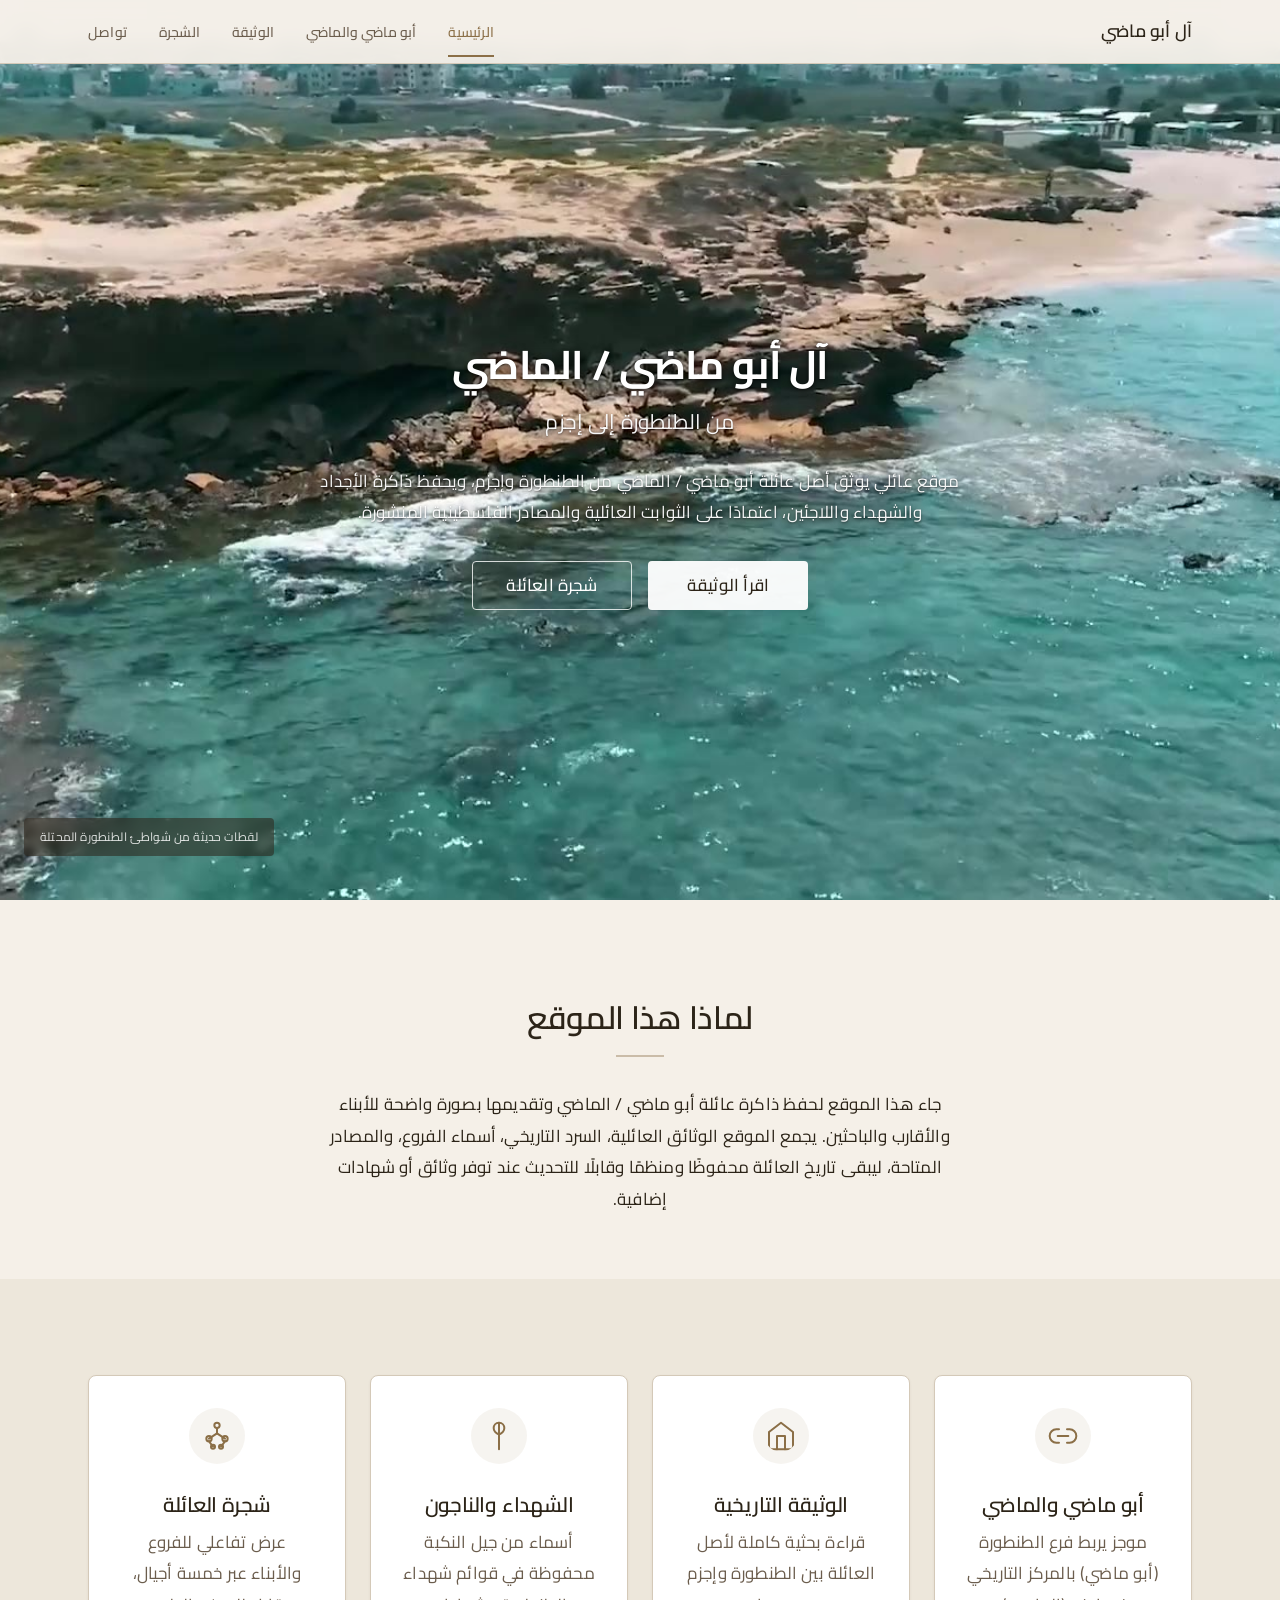
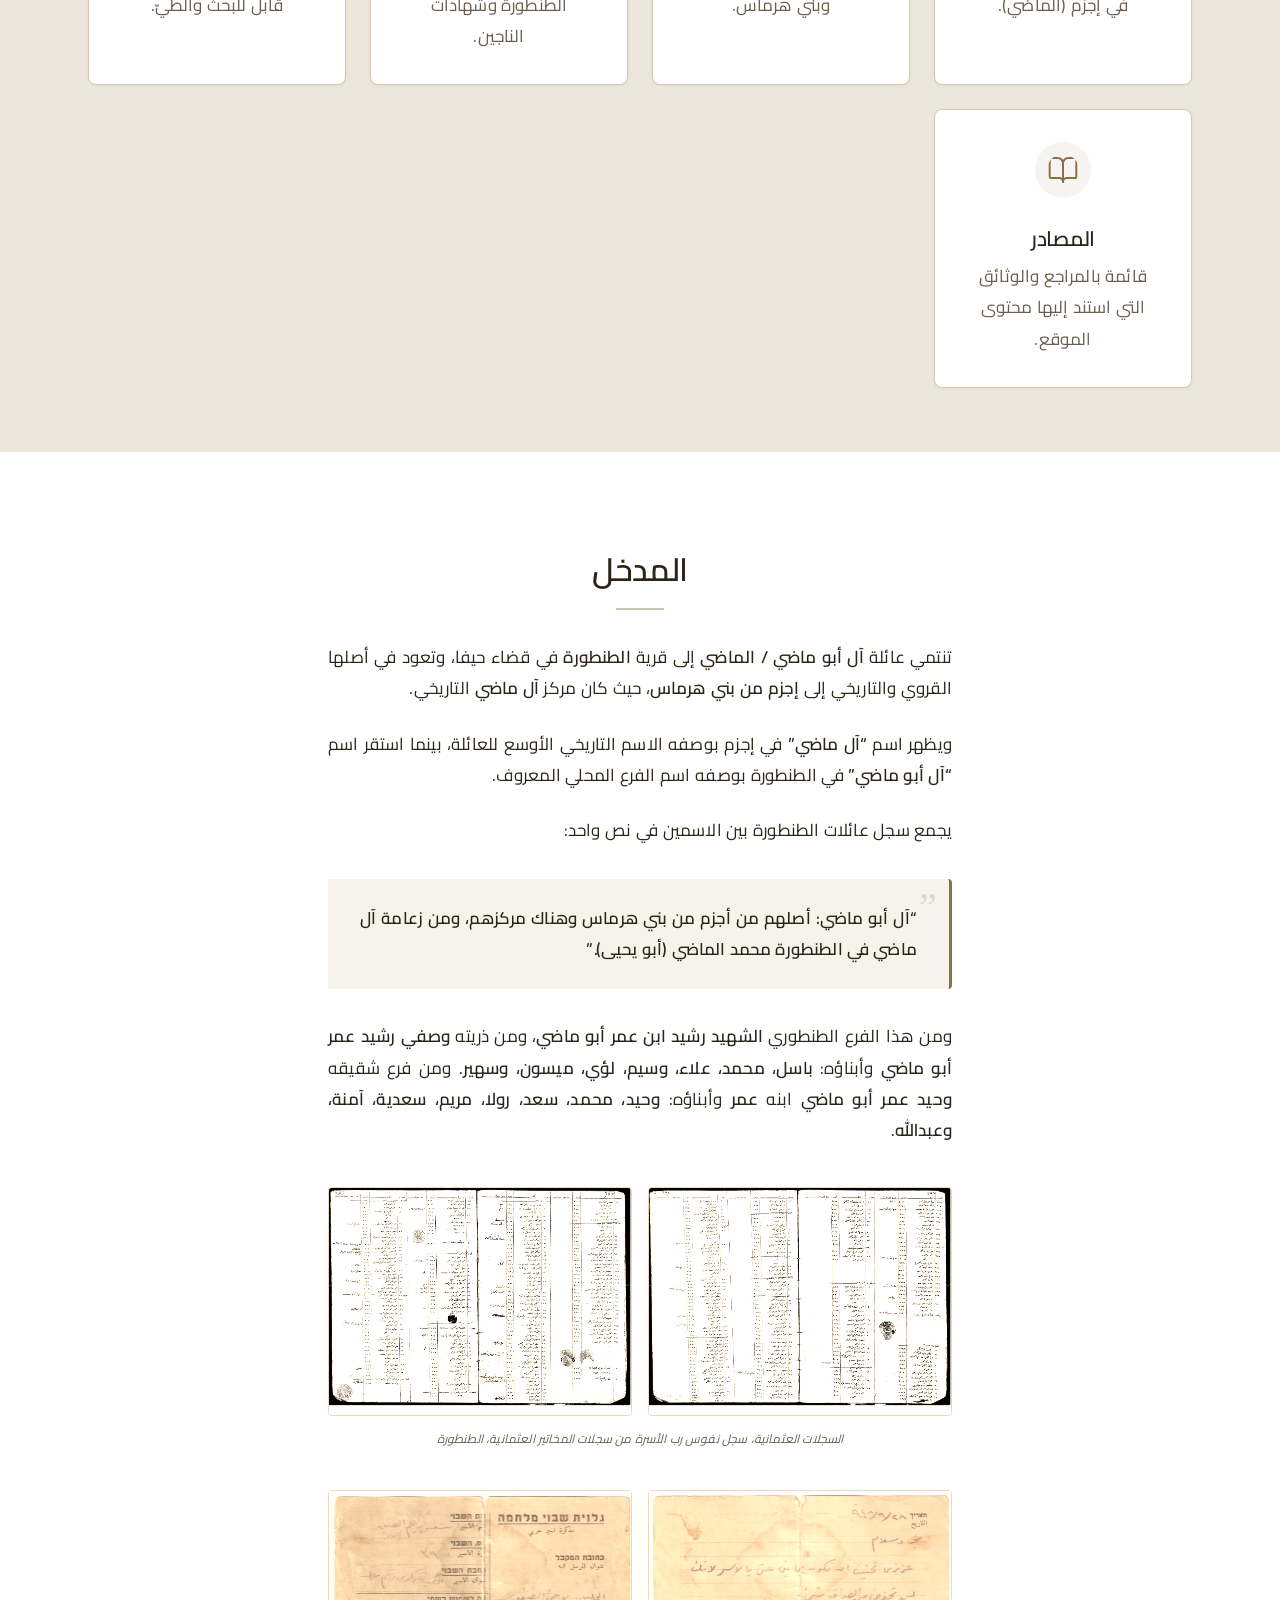
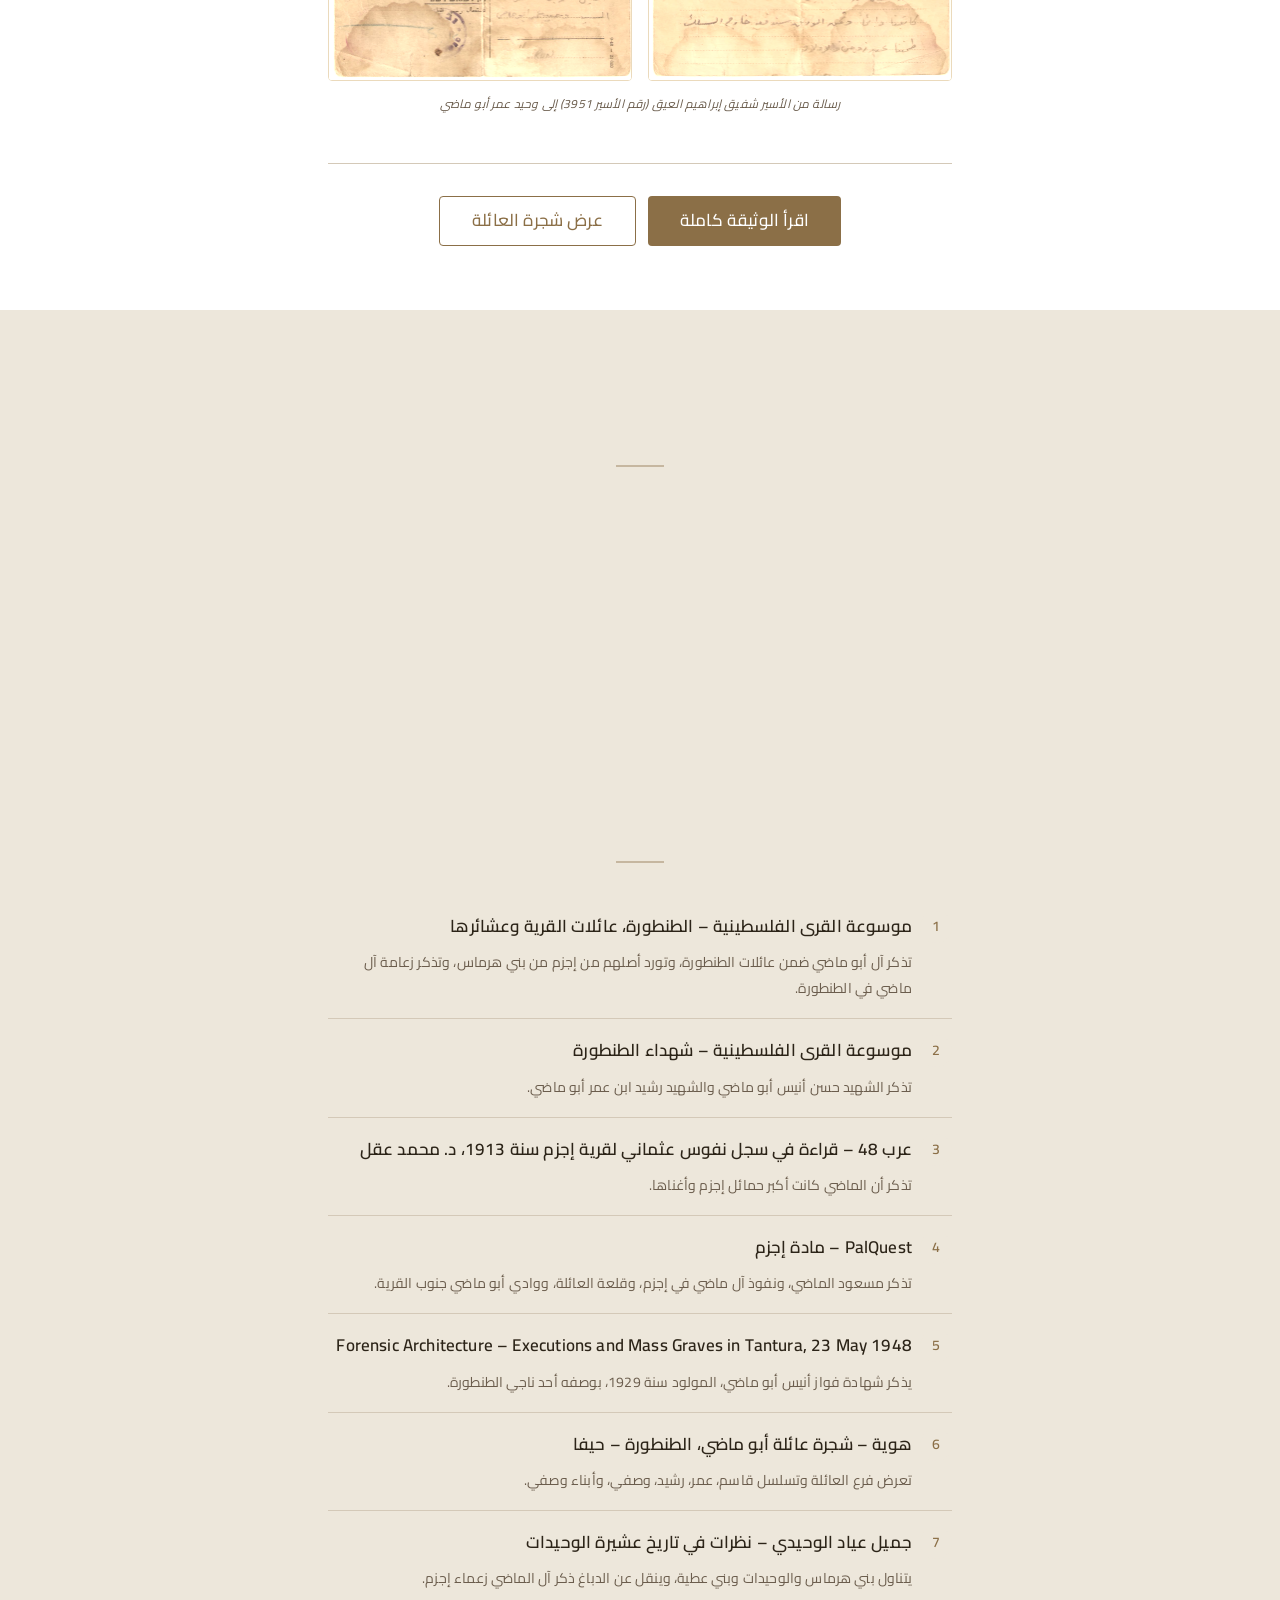
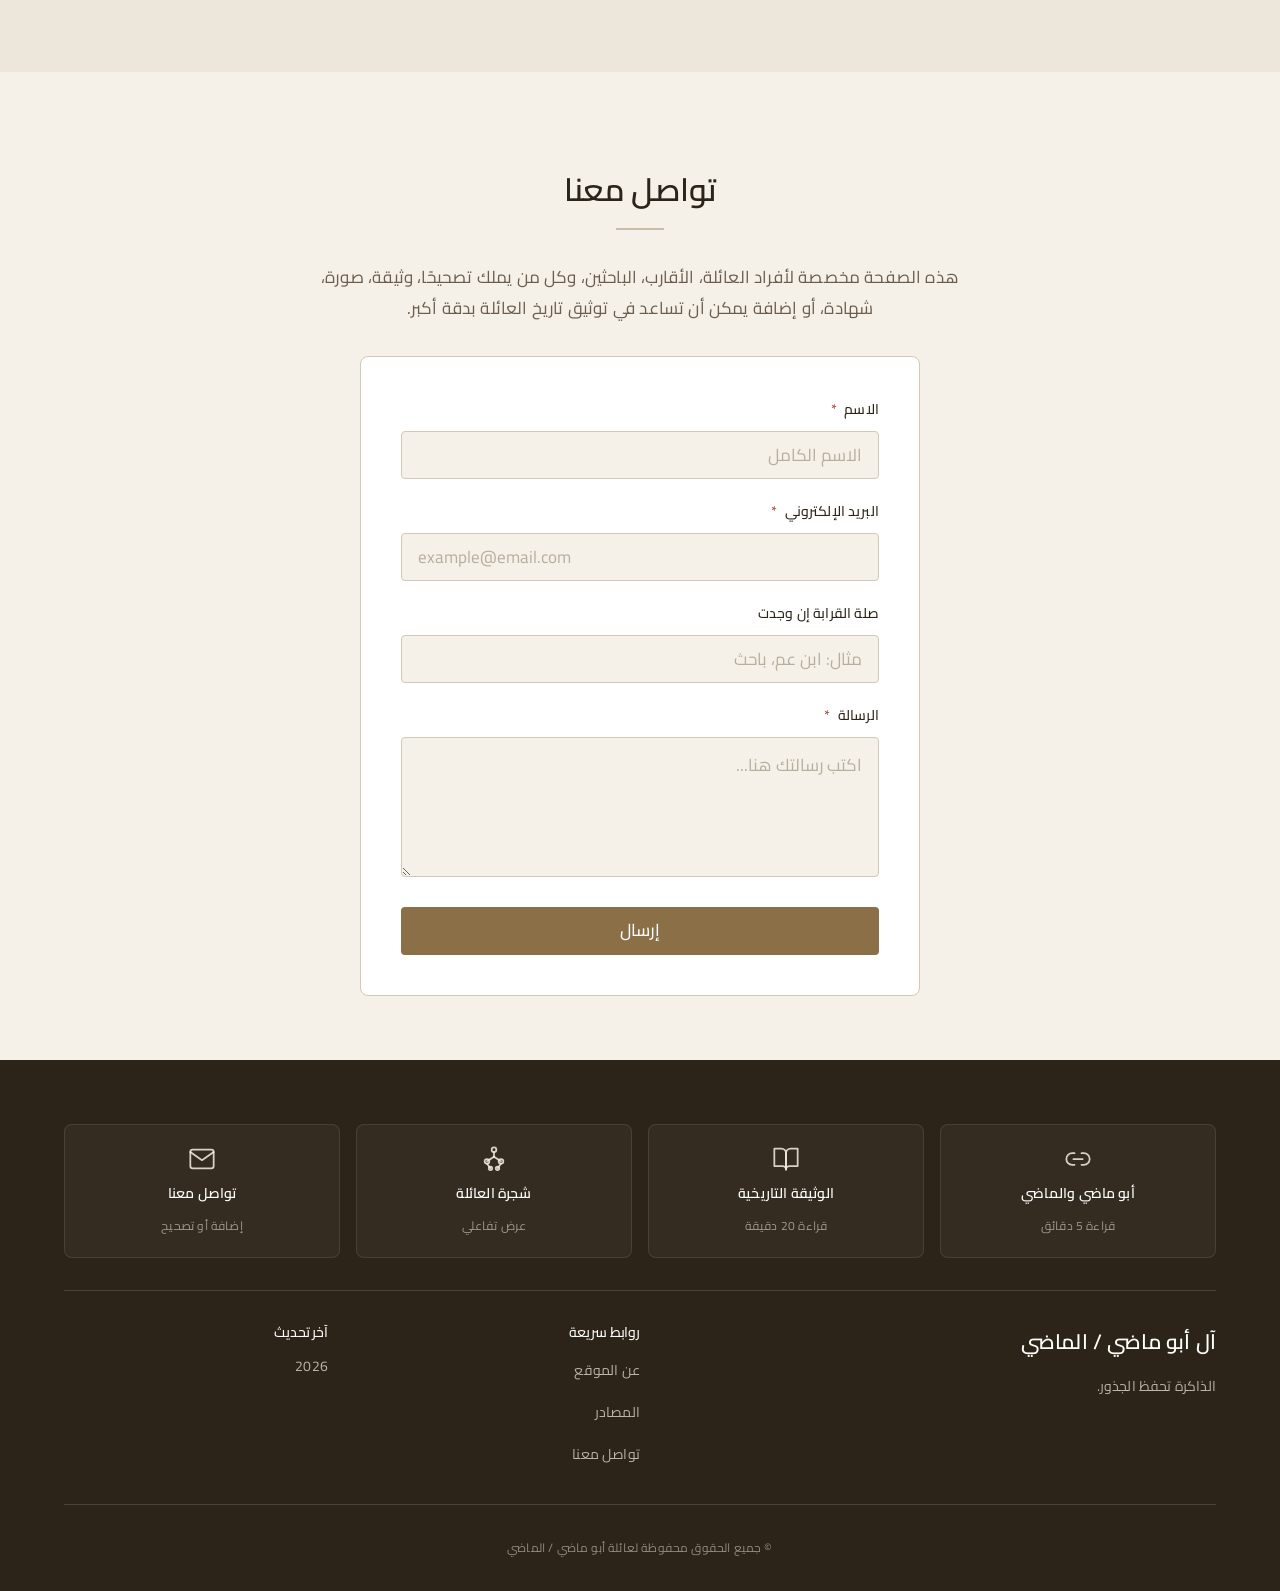
==== index.html @ f8047e76 "Add shuhada page, refactor index cards, polish tree toolbar - Index: drop section heading, all cards" ====
<!DOCTYPE html>
<html lang="ar" dir="rtl">
<head>
  <meta charset="UTF-8">
  <meta name="viewport" content="width=device-width, initial-scale=1.0">
  <title>آل أبو ماضي / الماضي | الطنطورة وإجزم</title>
  <meta name="description" content="موقع يوثق تاريخ عائلة آل أبو ماضي / الماضي من الطنطورة وإجزم قضاء حيفا، مع شجرة العائلة التفاعلية، الوثيقة البحثية، الشهداء، والمصادر.">
  <meta name="keywords" content="أبو ماضي، الماضي، آل ماضي، الطنطورة، إجزم، قضاء حيفا، بني هرماس، شجرة عائلة، Abu Madi, Al Madi, Tantura">
  <meta name="author" content="عائلة أبو ماضي / الماضي">
  <meta name="theme-color" content="#F5F0E8">

  <!-- Open Graph -->
  <meta property="og:type" content="website">
  <meta property="og:locale" content="ar_AR">
  <meta property="og:title" content="آل أبو ماضي / الماضي">
  <meta property="og:description" content="توثيق عائلي لتاريخ آل أبو ماضي / الماضي من الطنطورة وإجزم، مع المصادر والشجرة والذاكرة العائلية.">
  <meta property="og:image" content="assets/images/tantura-poster.jpg">
  <meta property="og:image:alt" content="صورة تعريفية لموقع آل أبو ماضي / الماضي من الطنطورة وإجزم.">

  <!-- Twitter -->
  <meta name="twitter:card" content="summary_large_image">
  <meta name="twitter:title" content="آل أبو ماضي / الماضي">
  <meta name="twitter:description" content="توثيق عائلي لتاريخ آل أبو ماضي / الماضي من الطنطورة وإجزم.">
  <meta name="twitter:image" content="assets/images/tantura-poster.jpg">

  <!-- Schema.org -->
  <script type="application/ld+json">
  {
    "@context": "https://schema.org",
    "@type": "WebSite",
    "name": "آل أبو ماضي / الماضي",
    "inLanguage": "ar",
    "description": "موقع يوثق تاريخ عائلة أبو ماضي / الماضي من الطنطورة وإجزم."
  }
  </script>

  <!-- Fonts: preconnect + display swap -->
  <link rel="preconnect" href="https://fonts.googleapis.com">
  <link rel="preconnect" href="https://fonts.gstatic.com" crossorigin>
  <link href="https://fonts.googleapis.com/css2?family=Cairo:wght@400;500;600;700&display=swap" rel="stylesheet">

  <!-- Preload hero poster for LCP -->
  <link rel="preload" as="image" href="assets/images/tantura-poster.jpg">

  <!-- Styles -->
  <link rel="stylesheet" href="assets/styles.css">

  <!-- Favicon -->
  <link rel="icon" type="image/svg+xml" href="data:image/svg+xml,%3Csvg xmlns='http://www.w3.org/2000/svg' viewBox='0 0 24 24'%3E%3Ccircle cx='12' cy='12' r='10' fill='%238B6F47'/%3E%3C/svg%3E">

  <!-- Web App Manifest -->
  <link rel="manifest" href="manifest.webmanifest">
</head>
<body>

<!-- v2: Skip to content link for keyboard users -->
<a href="#main-content" class="skip-link">تخطي إلى المحتوى</a>

<!-- Navigation -->
<nav class="nav" aria-label="التنقل الرئيسي">
  <div class="nav__inner">
    <a href="#top" class="nav__brand" aria-label="آل أبو ماضي — الصفحة الرئيسية">آل أبو ماضي</a>
    <button class="nav__toggle" type="button" aria-label="فتح القائمة" aria-expanded="false" aria-controls="nav-menu">
      <svg xmlns="http://www.w3.org/2000/svg" viewBox="0 0 24 24" fill="none" stroke="currentColor" stroke-width="2" stroke-linecap="round" stroke-linejoin="round" aria-hidden="true">
        <line x1="3" y1="6" x2="21" y2="6"></line>
        <line x1="3" y1="12" x2="21" y2="12"></line>
        <line x1="3" y1="18" x2="21" y2="18"></line>
      </svg>
    </button>
    <ul class="nav__list" id="nav-menu" role="list">
      <li><a href="#top" class="nav__link">الرئيسية</a></li>
      <li><a href="rabt.html" class="nav__link">أبو ماضي والماضي</a></li>
      <li><a href="expanded.html" class="nav__link">الوثيقة</a></li>
      <li><a href="tree.html" class="nav__link">الشجرة</a></li>
      <li><a href="#contact" class="nav__link">تواصل</a></li>
    </ul>
  </div>
  <!-- v2: overlay for mobile menu -->
  <div class="nav__overlay" aria-hidden="true"></div>
</nav>

<main id="main-content">

  <!-- Hero with video background -->
  <section class="hero" id="top" aria-labelledby="hero-title">
    <div class="hero__bg" aria-hidden="true">
      <video class="hero__video" autoplay muted loop playsinline preload="auto" poster="assets/images/tantura-poster.jpg">
        <source src="assets/images/tantura-hero.mp4" type="video/mp4">
      </video>
      <div class="hero__overlay"></div>
    </div>
    <p class="hero__caption">لقطات حديثة من شواطئ الطنطورة المحتلة</p>
    <div class="hero__content">
      <h1 class="hero__title" id="hero-title">آل أبو ماضي / الماضي</h1>
      <p class="hero__subtitle">من الطنطورة إلى إجزم</p>
      <p class="hero__description">موقع عائلي يوثق أصل عائلة أبو ماضي / الماضي من الطنطورة وإجزم، ويحفظ ذاكرة الأجداد والشهداء واللاجئين، اعتمادًا على الثوابت العائلية والمصادر الفلسطينية المنشورة.</p>
      <div class="hero__actions">
        <a href="expanded.html" class="btn btn--on-dark">اقرأ الوثيقة</a>
        <a href="tree.html" class="btn btn--ghost-on-dark">شجرة العائلة</a>
      </div>
    </div>
  </section>

  <!-- About / Why this site -->
  <section class="section" id="about" aria-labelledby="about-title">
    <div class="reading-container">
      <h2 class="section-heading reveal" id="about-title">لماذا هذا الموقع</h2>
      <hr class="section-divider" aria-hidden="true">
      <p class="reveal" style="text-align: center;">جاء هذا الموقع لحفظ ذاكرة عائلة أبو ماضي / الماضي وتقديمها بصورة واضحة للأبناء والأقارب والباحثين. يجمع الموقع الوثائق العائلية، السرد التاريخي، أسماء الفروع، والمصادر المتاحة، ليبقى تاريخ العائلة محفوظًا ومنظمًا وقابلًا للتحديث عند توفر وثائق أو شهادات إضافية.</p>
    </div>
  </section>

  <!-- Section cards -->
  <section class="section section--alt" aria-label="أقسام الموقع">
    <div class="cards-grid">
      <a href="rabt.html" class="card card--link reveal reveal--card">
        <svg class="card__icon" xmlns="http://www.w3.org/2000/svg" viewBox="0 0 24 24" fill="none" stroke="currentColor" stroke-width="1.5" stroke-linecap="round" stroke-linejoin="round" aria-hidden="true">
          <path d="M9 17H7a5 5 0 0 1 0-10h2"></path>
          <path d="M15 7h2a5 5 0 0 1 0 10h-2"></path>
          <line x1="8" y1="12" x2="16" y2="12"></line>
        </svg>
        <h3 class="card__title">أبو ماضي والماضي</h3>
        <p class="card__description">موجز يربط فرع الطنطورة (أبو ماضي) بالمركز التاريخي في إجزم (الماضي).</p>
      </a>

      <a href="expanded.html" class="card card--link reveal reveal--card">
        <svg class="card__icon" xmlns="http://www.w3.org/2000/svg" viewBox="0 0 24 24" fill="none" stroke="currentColor" stroke-width="1.5" stroke-linecap="round" stroke-linejoin="round" aria-hidden="true">
          <path d="M3 9l9-7 9 7v11a2 2 0 0 1-2 2H5a2 2 0 0 1-2-2z"></path>
          <polyline points="9 22 9 12 15 12 15 22"></polyline>
        </svg>
        <h3 class="card__title">الوثيقة التاريخية</h3>
        <p class="card__description">قراءة بحثية كاملة لأصل العائلة بين الطنطورة وإجزم وبني هرماس.</p>
      </a>

      <a href="shuhada.html" class="card card--link reveal reveal--card">
        <svg class="card__icon" xmlns="http://www.w3.org/2000/svg" viewBox="0 0 24 24" fill="none" stroke="currentColor" stroke-width="1.5" stroke-linecap="round" stroke-linejoin="round" aria-hidden="true">
          <path d="M12 2v20"></path>
          <path d="M8 6c0-2 1.5-4 4-4s4 2 4 4c0 3-4 5-4 5s-4-2-4-5z"></path>
        </svg>
        <h3 class="card__title">الشهداء والناجون</h3>
        <p class="card__description">أسماء من جيل النكبة محفوظة في قوائم شهداء الطنطورة وشهادات الناجين.</p>
      </a>

      <a href="tree.html" class="card card--link reveal reveal--card">
        <svg class="card__icon" xmlns="http://www.w3.org/2000/svg" viewBox="0 0 24 24" fill="none" stroke="currentColor" stroke-width="1.5" stroke-linecap="round" stroke-linejoin="round" aria-hidden="true">
          <circle cx="12" cy="4" r="2"></circle>
          <circle cx="6" cy="14" r="2"></circle>
          <circle cx="18" cy="14" r="2"></circle>
          <circle cx="9" cy="20" r="1.5"></circle>
          <circle cx="15" cy="20" r="1.5"></circle>
          <path d="M12 6v4"></path>
          <path d="M12 10l-6 4"></path>
          <path d="M12 10l6 4"></path>
          <path d="M6 16l3 4"></path>
          <path d="M18 16l-3 4"></path>
        </svg>
        <h3 class="card__title">شجرة العائلة</h3>
        <p class="card__description">عرض تفاعلي للفروع والأبناء عبر خمسة أجيال، قابل للبحث والطيّ.</p>
      </a>

      <a href="#sources" class="card card--link reveal reveal--card">
        <svg class="card__icon" xmlns="http://www.w3.org/2000/svg" viewBox="0 0 24 24" fill="none" stroke="currentColor" stroke-width="1.5" stroke-linecap="round" stroke-linejoin="round" aria-hidden="true">
          <path d="M2 3h6a4 4 0 0 1 4 4v14a3 3 0 0 0-3-3H2z"></path>
          <path d="M22 3h-6a4 4 0 0 0-4 4v14a3 3 0 0 1 3-3h7z"></path>
        </svg>
        <h3 class="card__title">المصادر</h3>
        <p class="card__description">قائمة بالمراجع والوثائق التي استند إليها محتوى الموقع.</p>
      </a>
    </div>
  </section>

  <!-- Short document (embedded as-is — NO TEXT CHANGES) -->
  <section class="section document" id="document" aria-labelledby="document-title">
    <div class="reading-container">
      <h2 class="section-heading reveal" id="document-title">المدخل</h2>
      <hr class="section-divider" aria-hidden="true">
    </div>

    <article class="reading-container document__body">
      <p class="reveal">تنتمي عائلة <strong>آل أبو ماضي / الماضي</strong> إلى قرية <strong>الطنطورة</strong> في قضاء حيفا، وتعود في أصلها القروي والتاريخي إلى <strong>إجزم من بني هرماس</strong>، حيث كان مركز <strong>آل ماضي</strong> التاريخي.</p>

      <p class="reveal">ويظهر اسم <strong>“آل ماضي”</strong> في إجزم بوصفه الاسم التاريخي الأوسع للعائلة، بينما استقر اسم <strong>“آل أبو ماضي”</strong> في الطنطورة بوصفه اسم الفرع المحلي المعروف.</p>

      <p class="reveal">يجمع سجل عائلات الطنطورة بين الاسمين في نص واحد:</p>

      <blockquote class="document__quote reveal"><strong>“آل أبو ماضي: أصلهم من أجزم من بني هرماس وهناك مركزهم، ومن زعامة آل ماضي في الطنطورة محمد الماضي (أبو يحيى).”</strong></blockquote>

      <p class="reveal">ومن هذا الفرع الطنطوري <strong>الشهيد رشيد ابن عمر أبو ماضي</strong>، ومن ذريته <strong>وصفي رشيد عمر أبو ماضي</strong> وأبناؤه: <strong>باسل، محمد، علاء، وسيم، لؤي، ميسون، وسهير</strong>. ومن فرع شقيقه <strong>وحيد عمر أبو ماضي</strong> ابنه <strong>عمر</strong> وأبناؤه: <strong>وحيد، محمد، سعد، رولا، مريم، سعدية، آمنة، وعبدالله</strong>.</p>

      <figure class="document__figure document__figure--pair reveal">
        <div class="document__pair">
          <img src="assets/images/ottoman-register.webp" alt="السجلات العثمانية، سجل نفوس رب الأسرة (السجل الأول)" data-lightbox loading="lazy">
          <img src="assets/images/ottoman-register-2.webp" alt="السجلات العثمانية، سجل نفوس رب الأسرة (السجل الثاني)" data-lightbox loading="lazy">
        </div>
        <figcaption>السجلات العثمانية، سجل نفوس رب الأسرة من سجلات المخاتير العثمانية، الطنطورة</figcaption>
      </figure>

      <figure class="document__figure document__figure--pair reveal">
        <div class="document__pair">
          <img src="assets/images/letter-prisoner-1.webp" alt="رسالة من الأسير شفيق إبراهيم العيق (الصفحة الأولى)" data-lightbox loading="lazy">
          <img src="assets/images/letter-prisoner.jpg" alt="رسالة من الأسير شفيق إبراهيم العيق (الصفحة الثانية)" data-lightbox loading="lazy">
        </div>
        <figcaption>رسالة من الأسير شفيق إبراهيم العيق (رقم الأسير 3951) إلى وحيد عمر أبو ماضي</figcaption>
      </figure>

      <div class="document__cta reveal">
        <a href="expanded.html" class="btn btn--primary">اقرأ الوثيقة كاملة</a>
        <a href="tree.html" class="btn btn--secondary">عرض شجرة العائلة</a>
      </div>
    </article>
  </section>

  <!-- Expanded version link -->
  <section class="section section--alt expanded-link" aria-labelledby="expanded-title">
    <div class="reading-container">
      <h2 class="section-heading reveal" id="expanded-title">الوثيقة التاريخية</h2>
      <hr class="section-divider" aria-hidden="true">
      <p class="expanded-link__text reveal">لمن يرغب في التعمق، تتوفر الوثيقة التاريخية الكاملة بالتفاصيل، الشواهد، أسماء الفروع، وقائمة المصادر المعتمدة.</p>
      <div style="text-align: center;" class="reveal">
        <a href="expanded.html" class="btn btn--primary">اقرأ الوثيقة</a>
      </div>
    </div>
  </section>

  <!-- Sources -->
  <section class="section section--alt" id="sources" aria-labelledby="sources-title">
    <div class="reading-container">
      <h2 class="section-heading reveal" id="sources-title">المصادر</h2>
      <hr class="section-divider" aria-hidden="true">
      <ol class="sources-list reveal" role="list">
        <li>
          <strong>موسوعة القرى الفلسطينية – الطنطورة، عائلات القرية وعشائرها</strong>
          <p>تذكر آل أبو ماضي ضمن عائلات الطنطورة، وتورد أصلهم من إجزم من بني هرماس، وتذكر زعامة آل ماضي في الطنطورة.</p>
        </li>
        <li>
          <strong>موسوعة القرى الفلسطينية – شهداء الطنطورة</strong>
          <p>تذكر الشهيد حسن أنيس أبو ماضي والشهيد رشيد ابن عمر أبو ماضي.</p>
        </li>
        <li>
          <strong>عرب 48 – قراءة في سجل نفوس عثماني لقرية إجزم سنة 1913، د. محمد عقل</strong>
          <p>تذكر أن الماضي كانت أكبر حمائل إجزم وأغناها.</p>
        </li>
        <li>
          <strong>PalQuest – مادة إجزم</strong>
          <p>تذكر مسعود الماضي، ونفوذ آل ماضي في إجزم، وقلعة العائلة، ووادي أبو ماضي جنوب القرية.</p>
        </li>
        <li>
          <strong>Forensic Architecture – Executions and Mass Graves in Tantura, 23 May 1948</strong>
          <p>يذكر شهادة فواز أنيس أبو ماضي، المولود سنة 1929، بوصفه أحد ناجي الطنطورة.</p>
        </li>
        <li>
          <strong>هوية – شجرة عائلة أبو ماضي، الطنطورة – حيفا</strong>
          <p>تعرض فرع العائلة وتسلسل قاسم، عمر، رشيد، وصفي، وأبناء وصفي.</p>
        </li>
        <li>
          <strong>جميل عياد الوحيدي – نظرات في تاريخ عشيرة الوحيدات</strong>
          <p>يتناول بني هرماس والوحيدات وبني عطية، وينقل عن الدباغ ذكر آل الماضي زعماء إجزم.</p>
        </li>
      </ol>
    </div>
  </section>

  <!-- Contact -->
  <section class="section" id="contact" aria-labelledby="contact-title">
    <div class="container">
      <h2 class="section-heading reveal" id="contact-title">تواصل معنا</h2>
      <hr class="section-divider" aria-hidden="true">
      <p class="reveal" style="max-width: var(--content-max); margin-inline: auto; text-align: center; color: var(--color-text-secondary); margin-block-end: var(--space-8);">هذه الصفحة مخصصة لأفراد العائلة، الأقارب، الباحثين، وكل من يملك تصحيحًا، وثيقة، صورة، شهادة، أو إضافة يمكن أن تساعد في توثيق تاريخ العائلة بدقة أكبر.</p>

      <form class="contact-form reveal" action="https://formspree.io/f/REPLACE_WITH_FORMSPREE_ID" method="POST" novalidate>
        <div class="form-field">
          <label for="name">الاسم <span class="required" aria-hidden="true">*</span></label>
          <input type="text" id="name" name="name" required autocomplete="name" placeholder="الاسم الكامل" aria-required="true">
          <p class="form-field__error" role="alert"></p>
        </div>
        <div class="form-field">
          <label for="email">البريد الإلكتروني <span class="required" aria-hidden="true">*</span></label>
          <input type="email" id="email" name="email" required autocomplete="email" placeholder="example@email.com" dir="ltr" aria-required="true">
          <p class="form-field__error" role="alert"></p>
        </div>
        <div class="form-field">
          <label for="relation">صلة القرابة إن وجدت</label>
          <input type="text" id="relation" name="relation" placeholder="مثال: ابن عم، باحث">
        </div>
        <div class="form-field">
          <label for="message">الرسالة <span class="required" aria-hidden="true">*</span></label>
          <textarea id="message" name="message" required placeholder="اكتب رسالتك هنا..." aria-required="true"></textarea>
          <p class="form-field__error" role="alert"></p>
        </div>
        <button type="submit" class="btn btn--primary btn--block">إرسال</button>
        <div class="form-message form-message--success" role="status" aria-live="polite">تم استلام رسالتك، شكرًا لمساهمتك.</div>
        <div class="form-message form-message--error" role="alert" aria-live="assertive">تعذر الإرسال، حاول مرة أخرى.</div>
      </form>
    </div>
  </section>

</main>

<!-- Footer -->
<footer class="footer" role="contentinfo">
  <div class="footer__inner">

    <!-- Visual sitemap -->
    <nav class="footer__sitemap" aria-label="خريطة الموقع">
      <a href="rabt.html" class="footer__sitemap-card">
        <svg class="footer__sitemap-icon" xmlns="http://www.w3.org/2000/svg" viewBox="0 0 24 24" fill="none" stroke="currentColor" stroke-width="1.5" stroke-linecap="round" stroke-linejoin="round" aria-hidden="true">
          <path d="M9 17H7a5 5 0 0 1 0-10h2"></path>
          <path d="M15 7h2a5 5 0 0 1 0 10h-2"></path>
          <line x1="8" y1="12" x2="16" y2="12"></line>
        </svg>
        <span class="footer__sitemap-title">أبو ماضي والماضي</span>
        <span class="footer__sitemap-hint">قراءة 5 دقائق</span>
      </a>
      <a href="expanded.html" class="footer__sitemap-card">
        <svg class="footer__sitemap-icon" xmlns="http://www.w3.org/2000/svg" viewBox="0 0 24 24" fill="none" stroke="currentColor" stroke-width="1.5" stroke-linecap="round" stroke-linejoin="round" aria-hidden="true">
          <path d="M2 3h6a4 4 0 0 1 4 4v14a3 3 0 0 0-3-3H2z"></path>
          <path d="M22 3h-6a4 4 0 0 0-4 4v14a3 3 0 0 1 3-3h7z"></path>
        </svg>
        <span class="footer__sitemap-title">الوثيقة التاريخية</span>
        <span class="footer__sitemap-hint">قراءة 20 دقيقة</span>
      </a>
      <a href="tree.html" class="footer__sitemap-card">
        <svg class="footer__sitemap-icon" xmlns="http://www.w3.org/2000/svg" viewBox="0 0 24 24" fill="none" stroke="currentColor" stroke-width="1.5" stroke-linecap="round" stroke-linejoin="round" aria-hidden="true">
          <circle cx="12" cy="4" r="2"></circle>
          <circle cx="6" cy="14" r="2"></circle>
          <circle cx="18" cy="14" r="2"></circle>
          <circle cx="9" cy="20" r="1.5"></circle>
          <circle cx="15" cy="20" r="1.5"></circle>
          <path d="M12 6v4"></path>
          <path d="M12 10l-6 4"></path>
          <path d="M12 10l6 4"></path>
          <path d="M6 16l3 4"></path>
          <path d="M18 16l-3 4"></path>
        </svg>
        <span class="footer__sitemap-title">شجرة العائلة</span>
        <span class="footer__sitemap-hint">عرض تفاعلي</span>
      </a>
      <a href="#contact" class="footer__sitemap-card">
        <svg class="footer__sitemap-icon" xmlns="http://www.w3.org/2000/svg" viewBox="0 0 24 24" fill="none" stroke="currentColor" stroke-width="1.5" stroke-linecap="round" stroke-linejoin="round" aria-hidden="true">
          <path d="M4 4h16c1.1 0 2 .9 2 2v12c0 1.1-.9 2-2 2H4c-1.1 0-2-.9-2-2V6c0-1.1.9-2 2-2z"></path>
          <polyline points="22,6 12,13 2,6"></polyline>
        </svg>
        <span class="footer__sitemap-title">تواصل معنا</span>
        <span class="footer__sitemap-hint">إضافة أو تصحيح</span>
      </a>
    </nav>

    <hr class="footer__divider">

    <div class="footer__grid">
      <div>
        <div class="footer__brand">آل أبو ماضي / الماضي</div>
        <p class="footer__tagline">الذاكرة تحفظ الجذور.</p>
      </div>
      <div class="footer__col">
        <h3>روابط سريعة</h3>
        <ul class="footer__links" role="list">
          <li><a href="#about">عن الموقع</a></li>
          <li><a href="#sources">المصادر</a></li>
          <li><a href="#contact">تواصل معنا</a></li>
        </ul>
      </div>
      <div class="footer__col">
        <h3>آخر تحديث</h3>
        <p class="footer__tagline"><span data-current-year>2026</span></p>
      </div>
    </div>
    <hr class="footer__divider">
    <div class="footer__bottom">
      <p>© جميع الحقوق محفوظة لعائلة أبو ماضي / الماضي</p>
    </div>
  </div>
</footer>

<!-- Back to top -->
<button class="back-to-top" type="button" aria-label="إلى الأعلى">
  <svg xmlns="http://www.w3.org/2000/svg" viewBox="0 0 24 24" fill="none" stroke="currentColor" stroke-width="2" stroke-linecap="round" stroke-linejoin="round" aria-hidden="true">
    <polyline points="18 15 12 9 6 15"></polyline>
  </svg>
</button>

<!-- Lightbox -->
<div class="lightbox" role="dialog" aria-label="عرض الصورة" aria-modal="true">
  <button class="lightbox__close" type="button" aria-label="إغلاق">
    <svg xmlns="http://www.w3.org/2000/svg" viewBox="0 0 24 24" fill="none" stroke="currentColor" stroke-width="2" stroke-linecap="round" stroke-linejoin="round" width="20" height="20" aria-hidden="true">
      <line x1="18" y1="6" x2="6" y2="18"></line>
      <line x1="6" y1="6" x2="18" y2="18"></line>
    </svg>
  </button>
  <img src="" alt="">
</div>

<script src="assets/app.js" defer></script>
</body>
</html>
---- assets/styles.css ----
/* ============================================================
   آل أبو ماضي / الماضي — Main Stylesheet v2
   Improved: accessibility, responsive, typography, visual polish
   ============================================================ */

:root {
  /* Colors */
  --color-bg:              #F5F0E8;
  --color-surface:         #FFFFFF;
  --color-surface-alt:     #EDE7DB;
  --color-text-primary:    #2C2418;
  --color-text-secondary:  #6B5D4D;
  --color-accent:          #8B6F47;
  --color-accent-hover:    #6E5636;
  --color-border:          #D4C9B8;
  --color-border-focus:    #8B6F47;
  --color-link:            #7A5F35;
  --color-link-hover:      #5E4A2E;
  --color-muted:           #B8AE9E;
  --color-success:         #3D6B42;
  --color-error:           #A0453E;

  /* Typography */
  --font-family: 'Cairo', 'Noto Sans Arabic', sans-serif;
  --font-size-h1: 2.488rem;
  --font-size-h2: 1.999rem;
  --font-size-h3: 1.599rem;
  --font-size-h4: 1.3rem;
  --font-size-h5: 1.1rem;
  --font-size-h6: 1rem;
  --font-size-body: 1.063rem;
  --font-size-small: 0.875rem;
  --font-size-caption: 0.75rem;
  --line-height-heading: 1.35;
  --line-height-body: 1.85;
  --line-height-small: 1.6;
  --font-weight-regular: 400;
  --font-weight-medium: 500;
  --font-weight-semibold: 600;
  --font-weight-bold: 700;
  --letter-spacing-body: 0.01em;
  --letter-spacing-heading: -0.01em;

  /* Spacing */
  --space-1: 0.25rem;
  --space-2: 0.5rem;
  --space-3: 0.75rem;
  --space-4: 1rem;
  --space-5: 1.25rem;
  --space-6: 1.5rem;
  --space-8: 2rem;
  --space-10: 2.5rem;
  --space-12: 3rem;
  --space-16: 4rem;
  --space-20: 5rem;
  --space-24: 6rem;

  /* Radius */
  --radius-none: 0;
  --radius-sm: 0.25rem;
  --radius-md: 0.5rem;
  --radius-lg: 1rem;
  --radius-pill: 9999px;

  /* Shadows */
  --shadow-none: none;
  --shadow-subtle: 0 1px 3px rgba(44, 36, 24, 0.06);
  --shadow-medium: 0 4px 12px rgba(44, 36, 24, 0.10);
  --shadow-lifted: 0 8px 24px rgba(44, 36, 24, 0.12);

  /* Layout */
  --container-max: 72rem;
  --content-max: 42rem;
  --nav-height-desktop: 64px;
  --nav-height-mobile: 56px;

  /* Transitions */
  --transition-fast: 150ms ease;
  --transition-normal: 250ms ease;
  --transition-slow: 400ms ease;

  /* Focus ring */
  --focus-ring: 0 0 0 3px rgba(139, 111, 71, 0.35);
}

/* ============================================================
   RESET
   ============================================================ */

*,
*::before,
*::after {
  box-sizing: border-box;
  margin: 0;
  padding: 0;
}

html {
  font-size: 16px;
  scroll-behavior: smooth;
  scroll-padding-top: 80px;
}

body {
  font-family: var(--font-family);
  font-size: var(--font-size-body);
  line-height: var(--line-height-body);
  letter-spacing: var(--letter-spacing-body);
  color: var(--color-text-primary);
  background-color: var(--color-bg);
  direction: rtl;
  text-rendering: optimizeLegibility;
  -webkit-font-smoothing: antialiased;
  -moz-osx-font-smoothing: grayscale;
  overflow-x: hidden;
}

body.menu-open,
body.lightbox-open {
  overflow: hidden;
}

img {
  max-width: 100%;
  height: auto;
  display: block;
}

a {
  color: var(--color-link);
  text-decoration: none;
  transition: color var(--transition-normal);
}

a:hover {
  color: var(--color-link-hover);
}

a:focus-visible,
button:focus-visible,
input:focus-visible,
textarea:focus-visible,
select:focus-visible,
[tabindex]:focus-visible {
  outline: 2px solid var(--color-accent);
  outline-offset: 2px;
  border-radius: var(--radius-sm);
}

.skip-link {
  position: absolute;
  top: -100%;
  right: var(--space-4);
  z-index: 200;
  background-color: var(--color-accent);
  color: #FFFFFF;
  padding: var(--space-2) var(--space-4);
  border-radius: var(--radius-sm);
  font-size: var(--font-size-small);
  font-weight: var(--font-weight-medium);
  transition: top var(--transition-fast);
}

.skip-link:focus {
  top: var(--space-2);
  color: #FFFFFF;
}

/* ============================================================
   TYPOGRAPHY
   ============================================================ */

h1, h2, h3, h4, h5, h6 {
  line-height: var(--line-height-heading);
  letter-spacing: var(--letter-spacing-heading);
  color: var(--color-text-primary);
}

h1 { font-size: var(--font-size-h1); font-weight: var(--font-weight-bold); }
h2 { font-size: var(--font-size-h2); font-weight: var(--font-weight-semibold); }
h3 { font-size: var(--font-size-h3); font-weight: var(--font-weight-semibold); }
h4 { font-size: var(--font-size-h4); font-weight: var(--font-weight-semibold); }
h5 { font-size: var(--font-size-h5); font-weight: var(--font-weight-medium); }
h6 { font-size: var(--font-size-h6); font-weight: var(--font-weight-medium); }

p {
  margin-block-end: var(--space-6);
}

p:last-child {
  margin-block-end: 0;
}

strong {
  font-weight: var(--font-weight-semibold);
}

::selection {
  background-color: rgba(139, 111, 71, 0.2);
  color: var(--color-text-primary);
}

/* ============================================================
   LAYOUT HELPERS
   ============================================================ */

.container {
  max-width: var(--container-max);
  margin-inline: auto;
  padding-inline: var(--space-6);
}

.reading-container {
  max-width: var(--content-max);
  margin-inline: auto;
  padding-inline: var(--space-6);
}

.section {
  padding-block: var(--space-24) var(--space-16);
}

.section--alt {
  background-color: var(--color-surface-alt);
}

.section-heading {
  text-align: center;
  margin-block-end: var(--space-4);
}

.section-divider {
  width: 48px;
  height: 2px;
  background-color: rgba(139, 111, 71, 0.4);
  margin: var(--space-3) auto var(--space-8);
  border: none;
}

/* ============================================================
   NAVIGATION
   ============================================================ */

.nav {
  position: fixed;
  top: 0;
  inset-inline: 0;
  z-index: 100;
  height: var(--nav-height-desktop);
  background-color: rgba(245, 240, 232, 0.95);
  backdrop-filter: blur(8px);
  -webkit-backdrop-filter: blur(8px);
  border-bottom: 1px solid var(--color-border);
  transition: background-color var(--transition-normal),
              box-shadow var(--transition-normal);
}

.nav.scrolled {
  box-shadow: 0 2px 8px rgba(44, 36, 24, 0.08);
}

.nav__inner {
  max-width: var(--container-max);
  margin-inline: auto;
  padding-inline: var(--space-6);
  height: 100%;
  display: flex;
  align-items: center;
  justify-content: space-between;
  gap: var(--space-6);
}

.nav__brand {
  font-size: var(--font-size-h5);
  font-weight: var(--font-weight-semibold);
  color: var(--color-text-primary);
}

.nav__brand:hover {
  color: var(--color-text-primary);
}

.nav__list {
  display: flex;
  list-style: none;
  gap: var(--space-8);
  align-items: center;
}

.nav__link {
  font-size: var(--font-size-small);
  font-weight: var(--font-weight-medium);
  color: var(--color-text-secondary);
  padding-block: var(--space-2);
  position: relative;
  transition: color var(--transition-normal);
}

.nav__link:hover {
  color: var(--color-accent);
}

.nav__link::after {
  content: '';
  position: absolute;
  inset-inline: 0;
  bottom: -4px;
  height: 2px;
  background-color: var(--color-accent);
  transform: scaleX(0);
  transform-origin: center;
  transition: transform var(--transition-normal);
}

.nav__link:hover::after,
.nav__link:focus-visible::after {
  transform: scaleX(1);
}

.nav__link.active {
  color: var(--color-accent);
}

.nav__link.active::after {
  transform: scaleX(1);
}

.nav__toggle {
  display: none;
  background: none;
  border: none;
  cursor: pointer;
  padding: var(--space-2);
  color: var(--color-text-primary);
  min-width: 44px;
  min-height: 44px;
  align-items: center;
  justify-content: center;
}

.nav__toggle svg {
  width: 24px;
  height: 24px;
  transition: transform var(--transition-normal);
}

.nav[data-open="true"] .nav__toggle svg {
  transform: rotate(90deg);
}

.nav__overlay {
  display: none;
  position: fixed;
  inset: 0;
  top: var(--nav-height-mobile);
  background-color: rgba(44, 36, 24, 0.3);
  z-index: 98;
  opacity: 0;
  transition: opacity var(--transition-normal);
}

.nav[data-open="true"] .nav__overlay {
  display: block;
  opacity: 1;
}

/* ============================================================
   HERO
   ============================================================ */

.hero {
  position: relative;
  width: 100%;
  height: 100vh;
  min-height: 600px;
  display: flex;
  align-items: center;
  justify-content: center;
  overflow: hidden;
  background-color: #1c1410;
  background-image: url('images/tantura-poster.jpg');
  background-size: cover;
  background-position: center 30%;
  background-repeat: no-repeat;
}

.hero__content {
  padding-block: calc(var(--nav-height-desktop) + var(--space-8)) var(--space-12);
  padding-inline: var(--space-6);
}

.hero__caption {
  position: absolute;
  bottom: var(--space-5);
  inset-inline-end: var(--space-6);
  z-index: 3;
  color: rgba(255, 255, 255, 0.85);
  font-size: var(--font-size-caption);
  background-color: rgba(44, 36, 24, 0.55);
  padding: var(--space-2) var(--space-4);
  border-radius: var(--radius-sm);
  backdrop-filter: blur(4px);
  -webkit-backdrop-filter: blur(4px);
  max-width: 90%;
}

@media (max-width: 767px) {
  .hero__caption {
    font-size: 0.7rem;
    bottom: var(--space-3);
    inset-inline-end: var(--space-3);
    inset-inline-start: var(--space-3);
    max-width: none;
    text-align: center;
  }
}

.hero__bg {
  position: absolute;
  top: 0;
  left: 0;
  right: 0;
  bottom: 0;
  width: 100%;
  height: 100%;
  z-index: 0;
  overflow: hidden;
}

.hero__video {
  position: absolute;
  inset: 0;
  width: 100%;
  height: 100%;
  object-fit: cover;
  object-position: center 30%;
  display: block;
  background-color: #1c1410;
}

.hero__img {
  width: 100%;
  height: 100%;
  object-fit: cover;
  object-position: center 30%;
  filter: grayscale(100%) contrast(1.05);
}

/* Legacy poster kept for safety; not used since video uses native poster attr */
.hero__poster { display: none; }

.hero__overlay {
  display: none;
}

.hero__content {
  position: relative;
  z-index: 3;
  max-width: 720px;
  text-align: center;
  color: #FFFFFF;
}

.hero__title {
  font-size: var(--font-size-h1);
  color: #FFFFFF;
  margin-block-end: var(--space-3);
  text-shadow: 0 2px 12px rgba(0, 0, 0, 0.7), 0 1px 3px rgba(0, 0, 0, 0.5);
}

.hero__subtitle {
  font-size: var(--font-size-h4);
  font-weight: var(--font-weight-regular);
  color: rgba(255, 255, 255, 0.95);
  margin-block-end: var(--space-6);
  text-shadow: 0 2px 8px rgba(0, 0, 0, 0.6), 0 1px 2px rgba(0, 0, 0, 0.4);
}

.hero__description {
  font-size: var(--font-size-body);
  color: rgba(255, 255, 255, 0.95);
  margin-block-end: var(--space-8);
  max-width: 640px;
  margin-inline: auto;
  text-shadow: 0 2px 6px rgba(0, 0, 0, 0.6), 0 1px 2px rgba(0, 0, 0, 0.4);
}

.hero__actions {
  display: flex;
  gap: var(--space-4);
  justify-content: center;
  flex-wrap: wrap;
}

/* ============================================================
   BUTTONS
   ============================================================ */

.btn {
  display: inline-flex;
  align-items: center;
  justify-content: center;
  gap: var(--space-2);
  min-width: 160px;
  padding: var(--space-3) var(--space-8);
  font-family: var(--font-family);
  font-size: var(--font-size-body);
  font-weight: var(--font-weight-medium);
  line-height: 1.4;
  border-radius: var(--radius-sm);
  border: none;
  cursor: pointer;
  transition: background-color var(--transition-normal),
              color var(--transition-normal),
              border-color var(--transition-normal),
              transform var(--transition-fast),
              box-shadow var(--transition-normal);
  text-decoration: none;
  min-height: 44px;
}

.btn:focus-visible {
  outline: 2px solid var(--color-accent);
  outline-offset: 2px;
  box-shadow: var(--focus-ring);
}

.btn--primary {
  background-color: var(--color-accent);
  color: #FFFFFF;
}

.btn--primary:hover {
  background-color: var(--color-accent-hover);
  color: #FFFFFF;
  transform: translateY(-1px);
  box-shadow: 0 4px 12px rgba(139, 111, 71, 0.25);
}

.btn--primary:active {
  background-color: #5E4A2E;
  transform: translateY(1px);
  box-shadow: none;
}

.btn--secondary {
  background-color: transparent;
  color: var(--color-accent);
  border: 1.5px solid var(--color-accent);
}

.btn--secondary:hover {
  background-color: rgba(139, 111, 71, 0.08);
  border-color: var(--color-accent-hover);
  color: var(--color-accent-hover);
  transform: translateY(-1px);
}

.btn--secondary:active {
  transform: translateY(1px);
}

.btn--on-dark {
  background-color: rgba(255, 255, 255, 0.95);
  color: var(--color-text-primary);
}

.btn--on-dark:hover {
  background-color: #FFFFFF;
  color: var(--color-text-primary);
  transform: translateY(-1px);
  box-shadow: 0 4px 16px rgba(0, 0, 0, 0.2);
}

.btn--on-dark:active {
  transform: translateY(1px);
}

.btn--ghost-on-dark {
  background-color: transparent;
  color: #FFFFFF;
  border: 1.5px solid rgba(255, 255, 255, 0.8);
}

.btn--ghost-on-dark:hover {
  background-color: rgba(255, 255, 255, 0.1);
  color: #FFFFFF;
  border-color: #FFFFFF;
  transform: translateY(-1px);
}

.btn--ghost-on-dark:active {
  transform: translateY(1px);
}

.btn--block {
  width: 100%;
}

.btn:disabled,
.btn[aria-disabled="true"] {
  opacity: 0.5;
  cursor: not-allowed;
  transform: none !important;
  box-shadow: none !important;
}

.btn--loading {
  position: relative;
  color: transparent !important;
  pointer-events: none;
}

.btn--loading::after {
  content: '';
  position: absolute;
  width: 20px;
  height: 20px;
  border: 2px solid rgba(255, 255, 255, 0.3);
  border-top-color: #FFFFFF;
  border-radius: 50%;
  animation: spin 0.6s linear infinite;
}

@keyframes spin {
  to { transform: rotate(360deg); }
}

/* ============================================================
   CARDS
   ============================================================ */

.cards-grid {
  display: grid;
  grid-template-columns: repeat(auto-fit, minmax(220px, 1fr));
  gap: var(--space-6);
  max-width: var(--container-max);
  margin-inline: auto;
  padding-inline: var(--space-6);
}

.card {
  background-color: var(--color-surface);
  border: 1px solid var(--color-border);
  border-radius: var(--radius-md);
  padding: var(--space-8);
  box-shadow: var(--shadow-subtle);
  transition: box-shadow var(--transition-normal),
              border-color var(--transition-normal),
              transform var(--transition-normal);
  text-align: center;
}

.card:hover {
  box-shadow: var(--shadow-medium);
  border-color: rgba(139, 111, 71, 0.3);
  transform: translateY(-2px);
}

.card--link {
  text-decoration: none;
  color: inherit;
  position: relative;
}

.card--link:hover {
  color: inherit;
  border-color: var(--color-accent);
}

.card--link::after {
  content: '←';
  position: absolute;
  top: var(--space-3);
  inset-inline-start: var(--space-3);
  color: var(--color-accent);
  opacity: 0;
  transition: opacity var(--transition-fast), transform var(--transition-fast);
}

.card--link:hover::after {
  opacity: 1;
  transform: translateX(-3px);
}

.card__icon {
  color: var(--color-accent);
  margin-block-end: var(--space-4);
  margin-inline: auto;
  padding: var(--space-3);
  width: 56px;
  height: 56px;
  background-color: rgba(139, 111, 71, 0.08);
  border-radius: var(--radius-pill);
  transition: background-color var(--transition-normal);
}

.card:hover .card__icon {
  background-color: rgba(139, 111, 71, 0.15);
}

.card__title {
  font-size: var(--font-size-h4);
  color: var(--color-text-primary);
  margin-block-end: var(--space-2);
}

.card__description {
  font-size: var(--font-size-body);
  color: var(--color-text-secondary);
  margin: 0;
}

/* ============================================================
   DOCUMENT SECTION
   ============================================================ */

.document {
  background-color: var(--color-surface);
}

.document__body {
  font-size: var(--font-size-body);
  line-height: var(--line-height-body);
  color: var(--color-text-primary);
}

.document__body h3 {
  margin-block: var(--space-12) var(--space-4);
  color: var(--color-text-primary);
  padding-inline-start: var(--space-4);
  border-inline-start: 3px solid rgba(139, 111, 71, 0.3);
}

.document__body p {
  margin-block-end: var(--space-6);
  word-spacing: 0.02em;
}

.document__body p:first-of-type::first-letter {
  font-size: 1em;
}

.document__figure {
  margin-block: var(--space-10);
  text-align: center;
}

.document__figure img {
  max-width: 560px;
  margin-inline: auto;
  border: 1px solid var(--color-border);
  border-radius: var(--radius-sm);
  filter: sepia(30%) contrast(1.05);
  cursor: zoom-in;
  transition: filter var(--transition-normal),
              box-shadow var(--transition-normal),
              transform var(--transition-normal);
}

.document__figure img:hover {
  filter: sepia(20%) contrast(1.08);
  box-shadow: var(--shadow-medium);
  transform: scale(1.01);
}

.document__body p,
.document__body blockquote {
  text-align: justify;
  text-justify: inter-word;
  hyphens: auto;
}

.document__body strong {
  font-weight: var(--font-weight-semibold);
  color: var(--color-text-primary);
}

.document__body h3 {
  margin-block: var(--space-12) var(--space-4);
  padding-inline-start: var(--space-3);
  border-inline-start: 3px solid var(--color-accent);
  scroll-margin-top: 100px;
}

.document__cta {
  display: flex;
  gap: var(--space-3);
  justify-content: center;
  flex-wrap: wrap;
  margin-block-start: var(--space-12);
  padding-block-start: var(--space-8);
  border-top: 1px solid var(--color-border);
}

.cross-link {
  text-align: center;
  font-size: var(--font-size-small);
  margin-block: var(--space-6);
  padding: var(--space-3) var(--space-4);
  background-color: var(--color-surface-alt);
  border-radius: var(--radius-sm);
  border: 1px dashed var(--color-border);
}

.cross-link a {
  color: var(--color-accent);
  font-weight: var(--font-weight-medium);
  text-decoration: none;
}

.cross-link a:hover {
  color: var(--color-accent-hover);
  text-decoration: underline;
  text-underline-offset: 4px;
}

.document__pair {
  display: grid;
  grid-template-columns: 1fr 1fr;
  gap: var(--space-4);
  max-width: 720px;
  margin-inline: auto;
}

.document__gallery {
  display: grid;
  grid-template-columns: repeat(2, 1fr);
  gap: var(--space-4);
  max-width: 960px;
  margin-inline: auto;
}

.document__gallery img {
  width: 100%;
  height: auto;
  max-width: none;
  border: 1px solid var(--color-border);
  border-radius: var(--radius-sm);
  cursor: zoom-in;
  background: var(--color-surface);
  transition: transform var(--transition-fast), box-shadow var(--transition-fast);
}

.document__gallery img:hover {
  transform: scale(1.02);
  box-shadow: var(--shadow-medium);
}

@media (max-width: 767px) {
  .document__gallery {
    grid-template-columns: 1fr;
  }
}

.document__pair img {
  width: 100%;
  height: auto;
  max-width: none;
  border: 1px solid var(--color-border);
  border-radius: var(--radius-sm);
  filter: sepia(30%) contrast(1.05);
  cursor: zoom-in;
  transition: filter var(--transition-normal);
}

.document__pair img:hover {
  filter: sepia(20%) contrast(1.08);
}

@media (max-width: 767px) {
  .document__pair {
    grid-template-columns: 1fr;
  }
}

.document__figure figcaption {
  font-size: var(--font-size-caption);
  color: var(--color-text-secondary);
  margin-block-start: var(--space-3);
  font-style: italic;
}

.document__quote {
  background-color: rgba(237, 231, 219, 0.5);
  border-inline-start: 3px solid var(--color-accent);
  padding: var(--space-6) var(--space-8);
  margin-block: var(--space-8);
  border-radius: 0 var(--radius-sm) var(--radius-sm) 0;
  font-size: 1.05rem;
  color: var(--color-text-secondary);
  line-height: var(--line-height-body);
  position: relative;
}

.document__quote::before {
  content: '\201D';
  position: absolute;
  top: var(--space-2);
  inset-inline-start: var(--space-3);
  font-size: 2.5rem;
  color: rgba(139, 111, 71, 0.2);
  line-height: 1;
  font-family: serif;
}

.document__quote cite {
  display: block;
  margin-block-start: var(--space-3);
  font-size: var(--font-size-small);
  color: var(--color-muted);
  font-style: normal;
}

.document__quote cite::before {
  content: "\2013\00A0";
}

/* ============================================================
   EXPANDED DOC LINK
   ============================================================ */

.expanded-link {
  text-align: center;
}

.expanded-link__text {
  max-width: var(--content-max);
  margin-inline: auto;
  margin-block-end: var(--space-8);
  color: var(--color-text-secondary);
}

/* ============================================================
   FAMILY TREE
   ============================================================ */

.family-tree {
  text-align: center;
}

.family-tree__image-wrapper {
  max-width: var(--container-max);
  margin-inline: auto;
  overflow-x: auto;
  scrollbar-width: thin;
  scrollbar-color: var(--color-border) transparent;
}

.family-tree__image-wrapper::-webkit-scrollbar {
  height: 6px;
}

.family-tree__image-wrapper::-webkit-scrollbar-track {
  background: transparent;
}

.family-tree__image-wrapper::-webkit-scrollbar-thumb {
  background-color: var(--color-border);
  border-radius: 3px;
}

.family-tree__image {
  width: 100%;
  border: 1px solid var(--color-border);
  border-radius: var(--radius-md);
  cursor: zoom-in;
  transition: box-shadow var(--transition-normal);
}

.family-tree__image:hover {
  box-shadow: var(--shadow-medium);
}

.family-tree__note {
  max-width: var(--content-max);
  margin-inline: auto;
  margin-block-start: var(--space-6);
  color: var(--color-text-secondary);
  font-size: var(--font-size-small);
  text-align: center;
}

/* ============================================================
   SOURCES
   ============================================================ */

.sources-list {
  list-style: none;
  max-width: var(--content-max);
  margin-inline: auto;
  padding-inline-start: 0;
  counter-reset: source;
}

.sources-list li {
  counter-increment: source;
  padding-inline-start: var(--space-10);
  padding-block: var(--space-4);
  position: relative;
  border-bottom: 1px solid var(--color-border);
  transition: background-color var(--transition-normal);
}

.sources-list li:hover {
  background-color: rgba(237, 231, 219, 0.3);
}

.sources-list li:last-child {
  border-bottom: none;
}

.sources-list li::before {
  content: counter(source);
  position: absolute;
  inset-inline-start: 0;
  top: var(--space-4);
  width: 32px;
  height: 32px;
  display: flex;
  align-items: center;
  justify-content: center;
  background-color: var(--color-surface-alt);
  color: var(--color-accent);
  font-weight: var(--font-weight-semibold);
  border-radius: var(--radius-pill);
  font-size: var(--font-size-small);
}

.sources-list strong {
  display: block;
  color: var(--color-text-primary);
  margin-block-end: var(--space-2);
}

.sources-list p {
  color: var(--color-text-secondary);
  font-size: var(--font-size-small);
  margin: 0;
}

/* ============================================================
   CONTACT FORM
   ============================================================ */

.contact-form {
  max-width: 560px;
  margin-inline: auto;
  background-color: var(--color-surface);
  border: 1px solid var(--color-border);
  border-radius: var(--radius-md);
  padding: var(--space-10);
}

.form-field {
  margin-block-end: var(--space-5);
}

.form-field label {
  display: block;
  font-size: var(--font-size-small);
  font-weight: var(--font-weight-medium);
  color: var(--color-text-primary);
  margin-block-end: var(--space-2);
}

.form-field label .required {
  color: var(--color-error);
  margin-inline-start: var(--space-1);
}

.form-field input,
.form-field textarea {
  width: 100%;
  background-color: var(--color-bg);
  border: 1px solid var(--color-border);
  border-radius: var(--radius-sm);
  padding: var(--space-3) var(--space-4);
  font-family: var(--font-family);
  font-size: var(--font-size-body);
  color: var(--color-text-primary);
  transition: border-color var(--transition-fast),
              box-shadow var(--transition-fast);
}

.form-field input {
  height: 48px;
}

.form-field textarea {
  min-height: 140px;
  resize: vertical;
  line-height: var(--line-height-body);
}

.form-field input::placeholder,
.form-field textarea::placeholder {
  color: var(--color-muted);
}

.form-field input:focus,
.form-field textarea:focus {
  outline: none;
  border-color: var(--color-accent);
  box-shadow: var(--focus-ring);
}

.form-field__error {
  font-size: var(--font-size-caption);
  color: var(--color-error);
  margin-block-start: var(--space-1);
  display: none;
}

.form-field.has-error .form-field__error {
  display: block;
}

.form-field.has-error input,
.form-field.has-error textarea {
  border-color: var(--color-error);
}

.form-message {
  padding: var(--space-4);
  border-radius: var(--radius-sm);
  font-size: var(--font-size-small);
  margin-block-start: var(--space-4);
  display: none;
}

.form-message--success {
  background-color: rgba(61, 107, 66, 0.1);
  border: 1px solid var(--color-success);
  color: var(--color-success);
}

.form-message--error {
  background-color: rgba(160, 69, 62, 0.1);
  border: 1px solid var(--color-error);
  color: var(--color-error);
}

.form-message.show {
  display: block;
}

/* ============================================================
   FOOTER
   ============================================================ */

.footer {
  background-color: var(--color-text-primary);
  color: rgba(245, 240, 232, 0.85);
  padding-block: var(--space-16) var(--space-8);
  padding-inline: var(--space-6);
  margin-block-start: 0;
}

.footer__inner {
  max-width: var(--container-max);
  margin-inline: auto;
}

.footer__grid {
  display: grid;
  grid-template-columns: 2fr 1fr 1fr;
  gap: var(--space-12);
  margin-block-end: var(--space-8);
}

.footer__sitemap {
  display: grid;
  grid-template-columns: repeat(4, 1fr);
  gap: var(--space-4);
  margin-block-end: var(--space-2);
}

.footer__sitemap-card {
  display: flex;
  flex-direction: column;
  align-items: center;
  text-align: center;
  gap: var(--space-2);
  padding: var(--space-5) var(--space-4);
  background-color: rgba(245, 240, 232, 0.04);
  border: 1px solid rgba(245, 240, 232, 0.1);
  border-radius: var(--radius-md);
  color: rgba(245, 240, 232, 0.85);
  transition: background-color var(--transition-normal), border-color var(--transition-normal), transform var(--transition-normal);
}

.footer__sitemap-card:hover {
  background-color: rgba(245, 240, 232, 0.08);
  border-color: rgba(245, 240, 232, 0.25);
  color: #FFFFFF;
  transform: translateY(-2px);
  text-decoration: none;
}

.footer__sitemap-card:focus-visible {
  outline: 2px solid rgba(245, 240, 232, 0.8);
  outline-offset: 2px;
}

.footer__sitemap-icon {
  width: 28px;
  height: 28px;
  color: rgba(245, 240, 232, 0.85);
}

.footer__sitemap-title {
  font-size: var(--font-size-small);
  font-weight: var(--font-weight-semibold);
  color: #FFFFFF;
}

.footer__sitemap-hint {
  font-size: var(--font-size-caption);
  color: rgba(245, 240, 232, 0.55);
}

.footer__brand {
  font-size: var(--font-size-h4);
  font-weight: var(--font-weight-semibold);
  color: #FFFFFF;
  margin-block-end: var(--space-3);
}

.footer__tagline {
  font-size: var(--font-size-small);
  color: rgba(245, 240, 232, 0.7);
  margin: 0;
}

.footer__col h3 {
  font-size: var(--font-size-small);
  font-weight: var(--font-weight-medium);
  color: #FFFFFF;
  margin-block-end: var(--space-3);
}

.footer__links {
  list-style: none;
}

.footer__links li + li {
  margin-block-start: var(--space-2);
}

.footer__links a {
  font-size: var(--font-size-small);
  color: rgba(245, 240, 232, 0.7);
  transition: color var(--transition-normal);
  display: inline-block;
  padding-block: var(--space-1);
}

.footer__links a:hover {
  color: #FFFFFF;
  text-decoration: underline;
  text-underline-offset: 4px;
}

.footer__links a:focus-visible {
  outline-color: rgba(245, 240, 232, 0.8);
}

.footer__divider {
  border: none;
  border-top: 1px solid rgba(245, 240, 232, 0.15);
  margin-block: var(--space-8);
}

.footer__bottom {
  font-size: var(--font-size-caption);
  color: rgba(245, 240, 232, 0.5);
  text-align: center;
}

.footer__bottom p {
  margin: 0;
}

/* ============================================================
   BACK TO TOP
   ============================================================ */

.back-to-top {
  position: fixed;
  bottom: var(--space-8);
  inset-inline-start: var(--space-8);
  z-index: 90;
  width: 44px;
  height: 44px;
  border-radius: var(--radius-pill);
  background-color: var(--color-accent);
  color: #FFFFFF;
  border: none;
  cursor: pointer;
  display: flex;
  align-items: center;
  justify-content: center;
  opacity: 0;
  pointer-events: none;
  transition: opacity var(--transition-normal),
              background-color var(--transition-normal),
              transform var(--transition-normal);
  box-shadow: var(--shadow-medium);
}

.back-to-top.visible {
  opacity: 1;
  pointer-events: auto;
}

.back-to-top:hover {
  background-color: var(--color-accent-hover);
  transform: translateY(-2px);
}

.back-to-top:active {
  transform: translateY(0);
}

.back-to-top svg {
  width: 20px;
  height: 20px;
}

/* ============================================================
   LIGHTBOX
   ============================================================ */

.lightbox {
  position: fixed;
  inset: 0;
  z-index: 1000;
  background-color: rgba(44, 36, 24, 0.9);
  display: none;
  align-items: center;
  justify-content: center;
  padding: var(--space-6);
  cursor: zoom-out;
  opacity: 0;
  transition: opacity 300ms ease-out;
}

.lightbox.open {
  display: flex;
  opacity: 1;
}

.lightbox img {
  max-width: 95%;
  max-height: 95vh;
  border-radius: var(--radius-sm);
  transform: scale(0.9);
  transition: transform 300ms ease-out;
  box-shadow: 0 8px 32px rgba(0, 0, 0, 0.4);
}

.lightbox.open img {
  transform: scale(1);
}

.lightbox__close {
  position: absolute;
  top: var(--space-4);
  inset-inline-end: var(--space-4);
  background: rgba(255, 255, 255, 0.15);
  border: none;
  color: #FFFFFF;
  width: 44px;
  height: 44px;
  border-radius: var(--radius-pill);
  cursor: pointer;
  font-size: 24px;
  display: flex;
  align-items: center;
  justify-content: center;
  transition: background-color var(--transition-normal);
}

.lightbox__close:hover {
  background: rgba(255, 255, 255, 0.25);
}

.lightbox__close:focus-visible {
  outline: 2px solid #FFFFFF;
  outline-offset: 2px;
}

/* ============================================================
   SCROLL REVEAL
   ============================================================ */

.reveal {
  opacity: 0;
  transform: translateY(12px);
  transition: opacity var(--transition-slow),
              transform var(--transition-slow);
}

.reveal.visible {
  opacity: 1;
  transform: translateY(0);
}

.reveal--card {
  transform: translateY(16px);
}

.cards-grid .card:nth-child(1) { transition-delay: 0ms; }
.cards-grid .card:nth-child(2) { transition-delay: 80ms; }
.cards-grid .card:nth-child(3) { transition-delay: 160ms; }
.cards-grid .card:nth-child(4) { transition-delay: 240ms; }
.cards-grid .card:nth-child(5) { transition-delay: 320ms; }

/* ============================================================
   RESPONSIVE — Tablet (768px - 1023px)
   ============================================================ */

@media (max-width: 1023px) {
  .footer__grid {
    grid-template-columns: 1fr 1fr;
    gap: var(--space-8);
  }

  .footer__sitemap {
    grid-template-columns: repeat(2, 1fr);
  }
}

/* ============================================================
   RESPONSIVE — Mobile (< 768px)
   ============================================================ */

@media (max-width: 767px) {
  :root {
    --font-size-h1: 2rem;
    --font-size-h2: 1.6rem;
    --font-size-h3: 1.3rem;
  }

  .nav {
    height: var(--nav-height-mobile);
  }

  .nav__list {
    display: none;
    position: absolute;
    top: 100%;
    inset-inline: 0;
    background-color: var(--color-surface);
    flex-direction: column;
    gap: 0;
    padding: var(--space-4) 0;
    border-bottom: 1px solid var(--color-border);
    box-shadow: var(--shadow-medium);
  }

  .nav[data-open="true"] .nav__list {
    display: flex;
  }

  .nav__list li {
    width: 100%;
  }

  .nav__link {
    display: flex;
    align-items: center;
    padding: var(--space-3) var(--space-6);
    border-bottom: 1px solid var(--color-border);
    width: 100%;
    min-height: 44px;
  }

  .nav__link::after {
    display: none;
  }

  .nav__list li:last-child .nav__link {
    border-bottom: none;
  }

  .nav__toggle {
    display: flex;
  }

  .hero {
    height: 100vh;
    min-height: 500px;
  }

  .hero__content {
    padding-block: calc(var(--nav-height-mobile) + var(--space-6)) var(--space-12);
  }

  .section {
    padding-block: var(--space-16) var(--space-12);
  }

  .cards-grid {
    grid-template-columns: 1fr;
    gap: var(--space-4);
  }

  .card {
    padding: var(--space-6);
  }

  .container,
  .reading-container {
    padding-inline: var(--space-5);
  }

  .footer__grid {
    grid-template-columns: 1fr;
    gap: var(--space-8);
    text-align: center;
  }

  .footer__sitemap {
    grid-template-columns: repeat(2, 1fr);
    gap: var(--space-3);
  }

  .footer__sitemap-card {
    padding: var(--space-4) var(--space-3);
  }

  .contact-form {
    padding: var(--space-6);
  }

  .document__figure img {
    max-width: 100%;
  }

  .hero__actions .btn {
    min-width: 140px;
  }

  .back-to-top {
    bottom: var(--space-5);
    inset-inline-start: var(--space-5);
    width: 40px;
    height: 40px;
  }

  .doc-table-wrapper {
    overflow-x: auto;
    -webkit-overflow-scrolling: touch;
    margin-block: var(--space-8);
  }

  .doc-table-wrapper .doc-table {
    min-width: 500px;
    margin-block: 0;
  }
}

/* ============================================================
   REDUCED MOTION
   ============================================================ */

@media (prefers-reduced-motion: reduce) {
  *,
  *::before,
  *::after {
    animation-duration: 0.01ms !important;
    animation-iteration-count: 1 !important;
    transition-duration: 0.01ms !important;
    scroll-behavior: auto !important;
  }

  .reveal {
    opacity: 1;
    transform: none;
  }

  html {
    scroll-behavior: auto;
  }

  .hero__video {
    display: none;
  }

  .hero__poster {
    opacity: 1 !important;
  }
}

/* ============================================================
   TABLES (for expanded document)
   ============================================================ */

.doc-table {
  width: 100%;
  border-collapse: collapse;
  margin-block: var(--space-8);
  font-size: var(--font-size-small);
  background-color: var(--color-surface);
  border: 1px solid var(--color-border);
  border-radius: var(--radius-sm);
  overflow: hidden;
}

.doc-table thead {
  background-color: var(--color-surface-alt);
}

.doc-table th,
.doc-table td {
  padding: var(--space-3) var(--space-4);
  text-align: start;
  border-bottom: 1px solid var(--color-border);
}

.doc-table th {
  font-weight: var(--font-weight-semibold);
  color: var(--color-text-primary);
}

.doc-table td {
  color: var(--color-text-secondary);
}

.doc-table tr:last-child td {
  border-bottom: none;
}

.doc-table tr:hover td {
  background-color: rgba(237, 231, 219, 0.3);
}

/* ============================================================
   FAMILY TREE
   ============================================================ */

.tree-page {
  background-color: var(--color-bg);
}

.tree-main {
  padding-block: calc(var(--nav-height-desktop) + var(--space-4)) 0;
  padding-inline: 0;
  max-width: none;
  margin-inline: 0;
  height: 100vh;
  display: flex;
  flex-direction: column;
}

.tree-header {
  text-align: center;
  padding: 0 var(--space-6) var(--space-3);
  flex-shrink: 0;
}

.tree-header h1 {
  font-size: var(--font-size-h4);
  margin: 0;
}

.tree-stats-floating {
  position: absolute;
  top: var(--space-3);
  inset-inline-start: var(--space-3);
  z-index: 10;
  display: flex;
  gap: var(--space-2);
  background: rgba(255, 255, 255, 0.94);
  backdrop-filter: blur(10px);
  -webkit-backdrop-filter: blur(10px);
  padding: var(--space-2) var(--space-3);
  border: 1px solid var(--color-border);
  border-radius: var(--radius-md);
  box-shadow: 0 2px 8px rgba(44, 36, 24, 0.06);
}

.tree-stat {
  display: flex;
  flex-direction: column;
  align-items: center;
  min-width: 48px;
  padding-inline: var(--space-2);
  border-inline-start: 1px solid var(--color-border);
}
.tree-stat:first-child { border-inline-start: none; }

.tree-stat strong {
  font-size: var(--font-size-h5);
  color: var(--color-accent);
  font-weight: 700;
  line-height: 1;
}

.tree-stat span {
  font-size: 0.72rem;
  color: var(--color-text-secondary);
  margin-block-start: 2px;
}

.tree-toolbar {
  position: absolute;
  top: var(--space-3);
  inset-inline-end: var(--space-3);
  z-index: 10;
  background: rgba(255, 255, 255, 0.94);
  backdrop-filter: blur(10px);
  -webkit-backdrop-filter: blur(10px);
  border: 1px solid var(--color-border);
  border-radius: var(--radius-pill);
  box-shadow: 0 4px 16px rgba(44, 36, 24, 0.08);
}

.tree-toolbar__toggle {
  display: none;
}

.tree-toolbar__body {
  display: flex;
  flex-wrap: wrap;
  gap: var(--space-2);
  align-items: center;
  padding: 6px var(--space-3);
}

.tree-toolbar__group {
  display: flex;
  gap: var(--space-1);
  align-items: center;
}

.tree-toolbar__group + .tree-toolbar__group {
  border-inline-start: 1px solid var(--color-border);
  padding-inline-start: var(--space-2);
}

.tree-toolbar__group--search .tree-search {
  width: 180px;
}

.tree-search {
  width: 180px;
  padding: 5px var(--space-3);
  font-family: var(--font-family);
  font-size: 0.82rem;
  background-color: var(--color-surface);
  border: 1px solid var(--color-border);
  border-radius: var(--radius-pill);
  color: var(--color-text-primary);
  transition: border-color var(--transition-fast), box-shadow var(--transition-fast);
}

.tree-search:focus {
  outline: none;
  border-color: var(--color-accent);
  box-shadow: 0 0 0 3px rgba(139, 111, 71, 0.15);
}

.tree-filter,
.tree-zoom {
  padding: 5px var(--space-3);
  font-family: var(--font-family);
  font-size: 0.82rem;
  background-color: var(--color-surface);
  color: var(--color-text-secondary);
  border: 1px solid var(--color-border);
  border-radius: var(--radius-pill);
  cursor: pointer;
  transition: all var(--transition-fast);
  text-decoration: none;
  display: inline-flex;
  align-items: center;
  line-height: 1.2;
}

.tree-zoom {
  width: 36px;
  height: 36px;
  padding: 0;
  font-size: 1.2rem;
  display: inline-flex;
  align-items: center;
  justify-content: center;
}

.tree-filter:hover,
.tree-zoom:hover {
  border-color: var(--color-accent);
  color: var(--color-accent);
}

.tree-filter.active {
  background-color: var(--color-accent);
  color: #FFFFFF;
  border-color: var(--color-accent);
}

.tree-stats {
  display: flex;
  justify-content: center;
  gap: var(--space-6);
  font-size: var(--font-size-small);
  color: var(--color-text-secondary);
  margin-block-start: var(--space-2);
}

.tree-stats strong {
  font-size: var(--font-size-h4);
  color: var(--color-accent);
  font-weight: var(--font-weight-bold);
  margin-inline-end: var(--space-1);
}

.tree-container {
  position: relative;
  width: 100%;
  flex: 1;
  min-height: 0;
  background:
    radial-gradient(circle at 50% 0%, rgba(139, 111, 71, 0.06), transparent 60%),
    var(--color-surface);
  border-top: 1px solid var(--color-border);
  border-bottom: 1px solid var(--color-border);
  overflow: hidden;
  cursor: grab;
}

.tree-container:active { cursor: grabbing; }

.tree-svg {
  width: 100%;
  height: 100%;
  display: block;
}

.tree-loading {
  position: absolute;
  top: 50%;
  left: 50%;
  transform: translate(-50%, -50%);
  color: var(--color-text-secondary);
  font-size: var(--font-size-body);
  z-index: 5;
}

.tree-link {
  fill: none;
  stroke: #6E5636;
  stroke-width: 2.5;
  stroke-linecap: round;
  vector-effect: non-scaling-stroke;
}

.rel-line {
  vector-effect: non-scaling-stroke;
}

.tree-node__toggle-group {
  cursor: pointer;
}

.tree-node__toggle-bg {
  fill: var(--color-surface);
  stroke: var(--color-accent);
  stroke-width: 1.5;
  transition: fill 150ms ease;
}

.tree-node__toggle-group:hover .tree-node__toggle-bg {
  fill: var(--color-accent);
}

.tree-node__toggle {
  fill: var(--color-accent);
  font-size: 16px;
  font-weight: 700;
  font-family: var(--font-family);
  pointer-events: none;
  user-select: none;
  transition: fill 150ms ease;
}

.tree-node__toggle-group:hover .tree-node__toggle {
  fill: #FFFFFF;
}

.tree-node--collapsed rect {
  filter: brightness(0.95);
}

.rel-line {
  stroke: #B8893E;
  stroke-width: 2.5;
  stroke-dasharray: 7 5;
  opacity: 0.85;
  fill: none;
  filter: drop-shadow(0 1px 2px rgba(255,255,255,0.9));
  transition: opacity 200ms ease, stroke-width 150ms ease, stroke 150ms ease;
}

.rel-line:hover {
  opacity: 1;
  stroke-width: 3.5;
  stroke: var(--color-accent);
}

/* ============================================================
   DASHBOARD
   ============================================================ */

.dashboard-page {
  background-color: var(--color-bg);
  min-height: 100vh;
}

.auth-gate {
  position: fixed;
  inset: 0;
  display: flex;
  align-items: center;
  justify-content: center;
  background: linear-gradient(135deg, var(--color-bg) 0%, var(--color-surface-alt) 100%);
  padding: var(--space-6);
  z-index: 100;
}

.auth-gate[hidden],
.dashboard[hidden],
.modal[hidden] {
  display: none !important;
}

.auth-gate__box {
  background: var(--color-surface);
  border: 1px solid var(--color-border);
  border-radius: var(--radius-md);
  padding: var(--space-10);
  max-width: 420px;
  width: 100%;
  box-shadow: var(--shadow-lifted);
  text-align: center;
}

.auth-gate__box h1 {
  font-size: var(--font-size-h3);
  margin-block-end: var(--space-2);
}

.auth-gate__box p {
  color: var(--color-text-secondary);
  font-size: var(--font-size-small);
  margin-block-end: var(--space-6);
}

.auth-gate__box form {
  display: flex;
  flex-direction: column;
  gap: var(--space-3);
}

.auth-gate__box input {
  width: 100%;
  padding: var(--space-3) var(--space-4);
  font-family: var(--font-family);
  font-size: var(--font-size-body);
  background: var(--color-bg);
  border: 1px solid var(--color-border);
  border-radius: var(--radius-sm);
  color: var(--color-text-primary);
  text-align: center;
}

.auth-gate__box input:focus {
  outline: none;
  border-color: var(--color-accent);
  box-shadow: 0 0 0 3px rgba(139, 111, 71, 0.15);
}

.auth-error {
  color: var(--color-error);
  font-size: var(--font-size-small);
  margin: 0;
}

.auth-back {
  margin-block-start: var(--space-6);
  font-size: var(--font-size-small);
}

.dashboard {
  max-width: 1400px;
  margin-inline: auto;
  padding: var(--space-8) var(--space-6);
}

.dashboard__header {
  display: flex;
  justify-content: space-between;
  align-items: flex-start;
  flex-wrap: wrap;
  gap: var(--space-4);
  margin-block-end: var(--space-8);
  padding-block-end: var(--space-6);
  border-bottom: 1px solid var(--color-border);
}

.dashboard__header h1 {
  font-size: var(--font-size-h3);
  margin-block-end: var(--space-1);
}

.dashboard__subtitle {
  color: var(--color-text-secondary);
  font-size: var(--font-size-small);
  margin: 0;
}

.dashboard__actions {
  display: flex;
  gap: var(--space-2);
  flex-wrap: wrap;
}

.dashboard__actions .btn {
  min-width: auto;
  font-size: var(--font-size-small);
  padding: var(--space-2) var(--space-4);
}

.dashboard__notice {
  background: rgba(91, 122, 94, 0.12);
  border: 1px solid var(--color-success);
  color: var(--color-success);
  padding: var(--space-3) var(--space-4);
  border-radius: var(--radius-sm);
  font-size: var(--font-size-small);
  margin-block-end: var(--space-6);
}

.dashboard__section {
  background: var(--color-surface);
  border: 1px solid var(--color-border);
  border-radius: var(--radius-md);
  padding: var(--space-6);
  margin-block-end: var(--space-6);
}

.dashboard__section-header {
  display: flex;
  justify-content: space-between;
  align-items: center;
  flex-wrap: wrap;
  gap: var(--space-3);
  margin-block-end: var(--space-4);
}

.dashboard__section h2 {
  font-size: var(--font-size-h4);
  margin: 0;
}

.counter {
  background: var(--color-surface-alt);
  color: var(--color-accent);
  padding: 2px var(--space-2);
  border-radius: var(--radius-pill);
  font-size: var(--font-size-small);
  font-weight: var(--font-weight-medium);
  margin-inline-start: var(--space-2);
}

.dashboard__section-actions {
  display: flex;
  gap: var(--space-2);
  align-items: center;
}

.dashboard__section-actions input[type="search"] {
  padding: var(--space-2) var(--space-3);
  border: 1px solid var(--color-border);
  border-radius: var(--radius-pill);
  background: var(--color-bg);
  font-family: var(--font-family);
  font-size: var(--font-size-small);
  width: 200px;
}

.dashboard__hint {
  color: var(--color-text-secondary);
  font-size: var(--font-size-small);
  margin-block-end: var(--space-4);
}

.table-wrap {
  overflow-x: auto;
  border: 1px solid var(--color-border);
  border-radius: var(--radius-sm);
}

.data-table {
  width: 100%;
  border-collapse: collapse;
  font-size: var(--font-size-small);
  background: var(--color-surface);
  min-width: 800px;
}

.data-table thead {
  background: var(--color-surface-alt);
}

.data-table th,
.data-table td {
  padding: var(--space-2) var(--space-3);
  text-align: start;
  border-bottom: 1px solid var(--color-border);
}

.data-table th {
  font-weight: var(--font-weight-semibold);
  color: var(--color-text-primary);
  white-space: nowrap;
}

.data-table tr:last-child td { border-bottom: none; }
.data-table tbody tr:hover { background: rgba(237, 231, 219, 0.4); }

.data-table .actions {
  white-space: nowrap;
}

.btn-link {
  background: none;
  border: none;
  color: var(--color-accent);
  cursor: pointer;
  font-family: var(--font-family);
  font-size: var(--font-size-small);
  padding: var(--space-1) var(--space-2);
  border-radius: var(--radius-sm);
  margin-inline-end: var(--space-1);
}

.btn-link:hover {
  background: var(--color-surface-alt);
}

.btn-link--danger {
  color: var(--color-error);
}

/* Form grid for modal */
.modal__content--wide {
  max-width: 720px;
}

.form-grid {
  display: grid;
  grid-template-columns: 1fr 1fr;
  gap: var(--space-4);
  margin-block-start: var(--space-4);
}

.form-grid__field {
  display: flex;
  flex-direction: column;
  gap: var(--space-1);
}

.form-grid__field--full {
  grid-column: 1 / -1;
}

.form-grid label {
  font-size: var(--font-size-small);
  font-weight: var(--font-weight-medium);
  color: var(--color-text-secondary);
}

.form-grid input,
.form-grid select,
.form-grid textarea {
  padding: var(--space-2) var(--space-3);
  border: 1px solid var(--color-border);
  border-radius: var(--radius-sm);
  background: var(--color-bg);
  font-family: var(--font-family);
  font-size: var(--font-size-body);
  color: var(--color-text-primary);
  width: 100%;
}

.form-grid input:focus,
.form-grid select:focus,
.form-grid textarea:focus {
  outline: none;
  border-color: var(--color-accent);
  box-shadow: 0 0 0 3px rgba(139, 111, 71, 0.15);
}

.form-grid__actions {
  grid-column: 1 / -1;
  display: flex;
  justify-content: flex-end;
  gap: var(--space-3);
  margin-block-start: var(--space-2);
}

.required {
  color: var(--color-error);
}

.photo-uploader {
  display: flex;
  align-items: center;
  gap: var(--space-4);
}

.photo-preview {
  width: 96px;
  height: 96px;
  border-radius: var(--radius-pill);
  background: var(--color-surface-alt);
  border: 2px dashed var(--color-border);
  display: flex;
  align-items: center;
  justify-content: center;
  overflow: hidden;
  flex-shrink: 0;
}

.photo-preview img {
  width: 100%;
  height: 100%;
  object-fit: cover;
}

.photo-preview__placeholder {
  font-size: 0.7rem;
  color: var(--color-muted);
  text-align: center;
  padding: 4px;
}

.photo-actions {
  display: flex;
  flex-direction: column;
  gap: var(--space-2);
}

.photo-actions .btn {
  font-size: var(--font-size-small);
  padding: var(--space-2) var(--space-3);
  min-width: auto;
}

.form-hint {
  display: block;
  margin-block-start: var(--space-1);
  color: var(--color-text-secondary);
  font-size: 0.75rem;
}

.person-photo {
  display: block;
  width: 120px;
  height: 120px;
  border-radius: var(--radius-pill);
  object-fit: cover;
  margin: 0 auto var(--space-4);
  border: 3px solid var(--color-accent);
  box-shadow: var(--shadow-medium);
}

.pat-steps {
  font-size: var(--font-size-small);
  line-height: 1.9;
  color: var(--color-text-secondary);
  padding-inline-start: var(--space-6);
  margin-block: var(--space-4) var(--space-6);
}

.pat-steps code {
  background: var(--color-surface-alt);
  padding: 2px 6px;
  border-radius: 3px;
  font-family: ui-monospace, monospace;
}

.pat-status {
  font-size: var(--font-size-small);
  color: var(--color-text-secondary);
  margin-block-start: var(--space-1);
  display: block;
}

.pat-status--ok {
  color: var(--color-success);
}

@media (max-width: 767px) {
  .dashboard__header { flex-direction: column; align-items: stretch; }
  .dashboard__actions { width: 100%; }
  .dashboard__section-actions { width: 100%; flex-wrap: wrap; }
  .dashboard__section-actions input[type="search"] { width: 100%; }
  .form-grid { grid-template-columns: 1fr; }
}

.tree-link--filtered-out {
  opacity: 0.15;
}

.tree-node {
  cursor: pointer;
  transition: opacity 200ms ease;
}

.tree-node rect {
  transition: filter 150ms ease, stroke-opacity 150ms ease;
}

.tree-node:hover rect {
  filter: brightness(1.08);
  stroke-opacity: 0.5;
}

.tree-node__name {
  font-family: var(--font-family);
  font-size: 13px;
  font-weight: 600;
  fill: #FFFFFF;
  pointer-events: none;
}

.tree-node__sub {
  font-family: var(--font-family);
  font-size: 10px;
  font-weight: 400;
  fill: rgba(255,255,255,0.8);
  pointer-events: none;
}

.tree-node--root rect {
  stroke-width: 2;
  stroke: var(--color-accent);
  stroke-opacity: 0.6;
}

.tree-node--deceased rect {
  stroke-dasharray: 4 3;
  stroke-opacity: 0.5;
}

.tree-node--match rect {
  stroke: #C9A96E !important;
  stroke-width: 3;
  stroke-opacity: 1;
  filter: brightness(1.15);
}

.tree-node--dim {
  opacity: 0.25;
}

.tree-node--filtered-out {
  opacity: 0.18;
  pointer-events: none;
}

.tree-node--external rect {
  stroke: rgba(255,255,255,0.6);
  stroke-dasharray: 2 2;
}

.tree-legend {
  position: absolute;
  bottom: var(--space-3);
  inset-inline-end: var(--space-3);
  z-index: 10;
  display: flex;
  flex-direction: column;
  gap: var(--space-2);
  padding: var(--space-3) var(--space-4);
  background: rgba(255, 255, 255, 0.94);
  backdrop-filter: blur(10px);
  -webkit-backdrop-filter: blur(10px);
  border: 1px solid var(--color-border);
  border-radius: var(--radius-md);
  box-shadow: 0 2px 8px rgba(44, 36, 24, 0.06);
  font-size: var(--font-size-small);
  color: var(--color-text-secondary);
}

.tree-legend__item {
  display: inline-flex;
  align-items: center;
  gap: var(--space-2);
}

.tree-legend__swatch {
  display: inline-block;
  width: 14px;
  height: 14px;
  border-radius: 3px;
}

.tree-legend__swatch--ext {
  background: transparent;
  border: 2px dashed var(--color-text-secondary);
}

.tree-help {
  display: none;
}

.tree-page footer.footer {
  display: none;
}

@media (max-width: 767px) {
  .tree-main {
    padding-block: calc(var(--nav-height-mobile) + var(--space-3)) 0;
  }
  .tree-header {
    padding: 0 var(--space-4) var(--space-2);
  }
  .tree-header h1 {
    font-size: 1rem;
  }

  .tree-stats-floating {
    inset-inline-start: var(--space-2);
    top: var(--space-2);
    padding: 4px var(--space-2);
    gap: var(--space-1);
  }
  .tree-stat { min-width: 38px; padding-inline: 4px; }
  .tree-stat strong { font-size: 0.95rem; }
  .tree-stat span { font-size: 0.65rem; }

  /* Convert toolbar into a collapsible drawer */
  .tree-toolbar {
    inset-inline-start: var(--space-2);
    inset-inline-end: var(--space-2);
    top: 60px;
    border-radius: var(--radius-md);
  }

  .tree-toolbar__toggle {
    display: flex;
    width: 100%;
    align-items: center;
    justify-content: space-between;
    gap: var(--space-2);
    padding: var(--space-3) var(--space-4);
    background: transparent;
    border: none;
    color: var(--color-accent);
    font-family: var(--font-family);
    font-size: 0.9rem;
    font-weight: 600;
    cursor: pointer;
    border-radius: var(--radius-md);
  }

  .tree-toolbar__toggle svg {
    width: 18px;
    height: 18px;
    transition: transform 200ms ease;
  }

  .tree-toolbar.open .tree-toolbar__toggle svg {
    transform: rotate(180deg);
  }

  .tree-toolbar__body {
    display: none;
    flex-direction: column;
    align-items: stretch;
    gap: var(--space-2);
    padding: 0 var(--space-3) var(--space-3);
    border-top: 1px solid var(--color-border);
  }

  .tree-toolbar.open .tree-toolbar__body {
    display: flex;
    max-height: 70vh;
    overflow-y: auto;
  }

  .tree-toolbar__group + .tree-toolbar__group {
    border-inline-start: none;
    padding-inline-start: 0;
    padding-block-start: var(--space-2);
    border-top: 1px dashed var(--color-border);
  }

  .tree-toolbar__group {
    width: 100%;
    flex-wrap: wrap;
    justify-content: center;
    padding-block-start: var(--space-2);
  }

  .tree-search { width: 100%; }
  .tree-filter, .tree-zoom {
    font-size: 0.8rem;
    padding: 6px 12px;
    min-height: 36px;
  }
  .tree-zoom { width: 36px; height: 36px; padding: 0; }

  /* Compact legend at bottom */
  .tree-legend {
    inset-inline-end: var(--space-2);
    bottom: var(--space-2);
    font-size: 0.7rem;
    padding: var(--space-1) var(--space-2);
    gap: 4px;
  }
  .tree-legend__swatch {
    width: 10px;
    height: 10px;
  }
}

/* Modal */
.modal[hidden] { display: none; }

.modal {
  position: fixed;
  inset: 0;
  z-index: 1000;
  display: flex;
  align-items: center;
  justify-content: center;
  padding: var(--space-4);
}

.modal__backdrop {
  position: absolute;
  inset: 0;
  background-color: rgba(44, 36, 24, 0.7);
  backdrop-filter: blur(4px);
  -webkit-backdrop-filter: blur(4px);
  cursor: pointer;
}

.modal__content {
  position: relative;
  z-index: 1;
  background-color: var(--color-surface);
  border-radius: var(--radius-md);
  padding: var(--space-8);
  max-width: 480px;
  width: 100%;
  max-height: 85vh;
  overflow-y: auto;
  box-shadow: var(--shadow-lifted);
  animation: modalIn 200ms ease;
}

@keyframes modalIn {
  from { opacity: 0; transform: translateY(8px) scale(0.98); }
  to { opacity: 1; transform: translateY(0) scale(1); }
}

.modal__close {
  position: absolute;
  top: var(--space-3);
  inset-inline-start: var(--space-3);
  width: 36px;
  height: 36px;
  border-radius: var(--radius-pill);
  background: var(--color-surface-alt);
  border: none;
  font-size: 1.2rem;
  color: var(--color-text-secondary);
  cursor: pointer;
  display: flex;
  align-items: center;
  justify-content: center;
}

.modal__close:hover { background: var(--color-border); color: var(--color-text-primary); }

.modal__name {
  font-size: var(--font-size-h3);
  margin-block-end: var(--space-1);
  padding-inline-end: var(--space-10);
}

.modal__subtitle {
  color: var(--color-accent);
  font-size: var(--font-size-small);
  margin-block-end: var(--space-6);
}

.modal__details {
  display: grid;
  grid-template-columns: max-content 1fr;
  column-gap: var(--space-6);
  row-gap: var(--space-3);
  margin: 0;
  font-size: var(--font-size-small);
  line-height: 1.7;
}

.modal__details dt {
  font-weight: 600;
  color: var(--color-text-secondary);
}

.modal__details dd {
  color: var(--color-text-primary);
  margin: 0;
}

.modal__rel-header {
  grid-column: 1 / -1 !important;
  margin-block-start: var(--space-4);
  padding-block-start: var(--space-3);
  border-top: 1px dashed var(--color-border);
  color: var(--color-accent) !important;
  font-weight: 700 !important;
}

.modal__rels {
  grid-column: 1 / -1 !important;
  display: flex;
  flex-direction: column;
  gap: var(--space-2);
  margin: 0;
}

.modal__rel-chip {
  display: flex;
  flex-direction: column;
  align-items: flex-start;
  gap: 2px;
  padding: var(--space-3) var(--space-4);
  background: var(--color-surface-alt);
  border: 1px solid var(--color-border);
  border-right: 3px solid #C9A96E;
  border-radius: var(--radius-sm);
  font-family: var(--font-family);
  font-size: var(--font-size-small);
  color: var(--color-text-primary);
  cursor: pointer;
  text-align: start;
  transition: background var(--transition-fast), border-color var(--transition-fast), transform var(--transition-fast);
}

.modal__rel-chip:hover {
  background: var(--color-surface);
  border-color: var(--color-accent);
  transform: translateX(-3px);
}

.rel-chip__type {
  font-weight: 600;
  color: var(--color-accent);
}

.rel-chip__with {
  color: var(--color-text-secondary);
  font-size: 0.85rem;
}

.modal__back-wrap {
  grid-column: 1 / -1 !important;
  margin-block-start: var(--space-4);
}

.modal__back {
  background: none;
  border: 1px solid var(--color-border);
  color: var(--color-accent);
  padding: var(--space-2) var(--space-4);
  border-radius: var(--radius-pill);
  cursor: pointer;
  font-family: var(--font-family);
  font-size: var(--font-size-small);
  transition: background var(--transition-fast), border-color var(--transition-fast);
}

.modal__back:hover {
  background: var(--color-surface-alt);
  border-color: var(--color-accent);
}

.visually-hidden {
  position: absolute;
  width: 1px; height: 1px;
  padding: 0; margin: -1px;
  overflow: hidden;
  clip: rect(0, 0, 0, 0);
  border: 0;
}

@media (max-width: 767px) {
  .tree-search { width: 100%; }
  .tree-toolbar__group:first-child { flex: 1 1 100%; }
  .tree-stats { gap: var(--space-4); flex-wrap: wrap; }
  .tree-container { height: 60vh; min-height: 500px; }
  .tree-legend { gap: var(--space-3); font-size: 0.78rem; }
  .modal__content { padding: var(--space-6); }
  .modal__details { grid-template-columns: 1fr; row-gap: var(--space-1); }
  .modal__details dt { margin-block-start: var(--space-2); }
}

/* ============================================================
   LONGREAD (TOC + content)
   ============================================================ */

.longread {
  padding-block: calc(var(--nav-height-desktop) + var(--space-8)) var(--space-12);
  padding-inline: var(--space-6);
  max-width: 1280px;
  margin-inline: auto;
}

.longread__layout {
  display: grid;
  grid-template-columns: 280px minmax(0, 1fr);
  gap: var(--space-8);
  align-items: start;
}

.longread__toc {
  position: sticky;
  top: calc(var(--nav-height-desktop) + var(--space-4));
  max-height: calc(100vh - var(--nav-height-desktop) - var(--space-8));
  overflow-y: auto;
  background: var(--color-surface);
  border: 1px solid var(--color-border);
  border-radius: var(--radius-md);
  padding: var(--space-5) var(--space-4);
  box-shadow: var(--shadow-subtle);
}

.toc-title {
  font-size: var(--font-size-h5);
  margin-block-end: var(--space-3);
  padding-block-end: var(--space-3);
  border-bottom: 1px solid var(--color-border);
  color: var(--color-accent);
}

.toc-list {
  list-style: none;
  padding: 0;
  margin: 0;
  counter-reset: toc;
}

.toc-list li {
  counter-increment: toc;
  margin-block-end: var(--space-1);
  position: relative;
  padding-inline-start: var(--space-6);
}

.toc-list li::before {
  content: counter(toc);
  position: absolute;
  inset-inline-start: 0;
  top: 4px;
  width: 22px;
  height: 22px;
  background: var(--color-surface-alt);
  color: var(--color-accent);
  border-radius: var(--radius-pill);
  font-size: 0.7rem;
  font-weight: 700;
  display: flex;
  align-items: center;
  justify-content: center;
}

.toc-list a {
  display: block;
  padding: var(--space-1) var(--space-2);
  font-size: var(--font-size-small);
  color: var(--color-text-secondary);
  text-decoration: none;
  border-radius: var(--radius-sm);
  line-height: 1.5;
  transition: background var(--transition-fast), color var(--transition-fast);
}

.toc-list a:hover {
  background: var(--color-surface-alt);
  color: var(--color-accent);
}

.toc-cross {
  margin-block-start: var(--space-5);
  padding-block-start: var(--space-4);
  border-top: 1px dashed var(--color-border);
}

.toc-cross__hint {
  font-size: var(--font-size-small);
  color: var(--color-text-secondary);
  margin-block-end: var(--space-2);
}

.toc-cross__btn {
  display: block;
  text-align: center;
  font-size: var(--font-size-small);
  padding: var(--space-2);
}

.longread__content {
  min-width: 0;
}

@media (max-width: 1023px) {
  .longread__layout {
    grid-template-columns: 1fr;
  }
  .longread__toc {
    position: static;
    max-height: none;
    margin-block-end: var(--space-6);
  }
  .toc-list {
    columns: 2;
    column-gap: var(--space-3);
  }
  .toc-list li { break-inside: avoid; }
}

@media (max-width: 600px) {
  .toc-list { columns: 1; }
}

.doc-table-wrap {
  overflow-x: auto;
  margin-block: var(--space-8);
}

/* ============================================================
   INNER PAGES
   ============================================================ */

.page {
  padding-block: calc(var(--nav-height-desktop) + var(--space-16)) var(--space-24);
  min-height: 60vh;
}

.page__header {
  text-align: center;
  margin-block-end: var(--space-12);
}

.page__title {
  margin-block-end: var(--space-3);
}

.page__intro {
  color: var(--color-text-secondary);
  max-width: var(--content-max);
  margin-inline: auto;
}

.error-404 {
  display: flex;
  flex-direction: column;
  align-items: center;
  justify-content: center;
  min-height: 60vh;
  text-align: center;
  padding: var(--space-16) var(--space-6);
}

.error-404 h1 {
  margin-block-end: var(--space-4);
}

.error-404 p {
  color: var(--color-text-secondary);
  margin-block-end: var(--space-8);
  max-width: 480px;
}

/* ============================================================
   PRINT STYLES
   ============================================================ */

@media print {
  *,
  *::before,
  *::after {
    background: transparent !important;
    color: #000 !important;
    box-shadow: none !important;
    text-shadow: none !important;
  }

  body {
    font-size: 11pt;
    line-height: 1.6;
    direction: rtl;
  }

  .nav,
  .back-to-top,
  .lightbox,
  .hero__video,
  .hero__overlay,
  .contact-form,
  .footer,
  .skip-link,
  .nav__overlay,
  .hero__actions {
    display: none !important;
  }

  .hero {
    min-height: auto;
    padding: 2cm 0;
    margin-top: 0;
  }

  .hero__content {
    color: #000;
  }

  .hero__title,
  .hero__subtitle {
    color: #000 !important;
  }

  .section {
    padding-block: 1cm;
    page-break-inside: avoid;
  }

  .document__body h3 {
    page-break-after: avoid;
  }

  .document__quote {
    border-inline-start: 2px solid #666;
    background: #f5f5f5 !important;
  }

  .document__figure {
    page-break-inside: avoid;
  }

  .document__figure img {
    filter: none;
    max-width: 80%;
  }

  a[href]::after {
    content: " (" attr(href) ")";
    font-size: 0.8em;
    color: #666 !important;
  }

  .nav__link::after,
  .footer__links a::after {
    content: none;
  }

  .reading-container,
  .container {
    max-width: 100%;
    padding: 0;
  }

  .cards-grid {
    grid-template-columns: repeat(2, 1fr);
    gap: 0.5cm;
  }
}
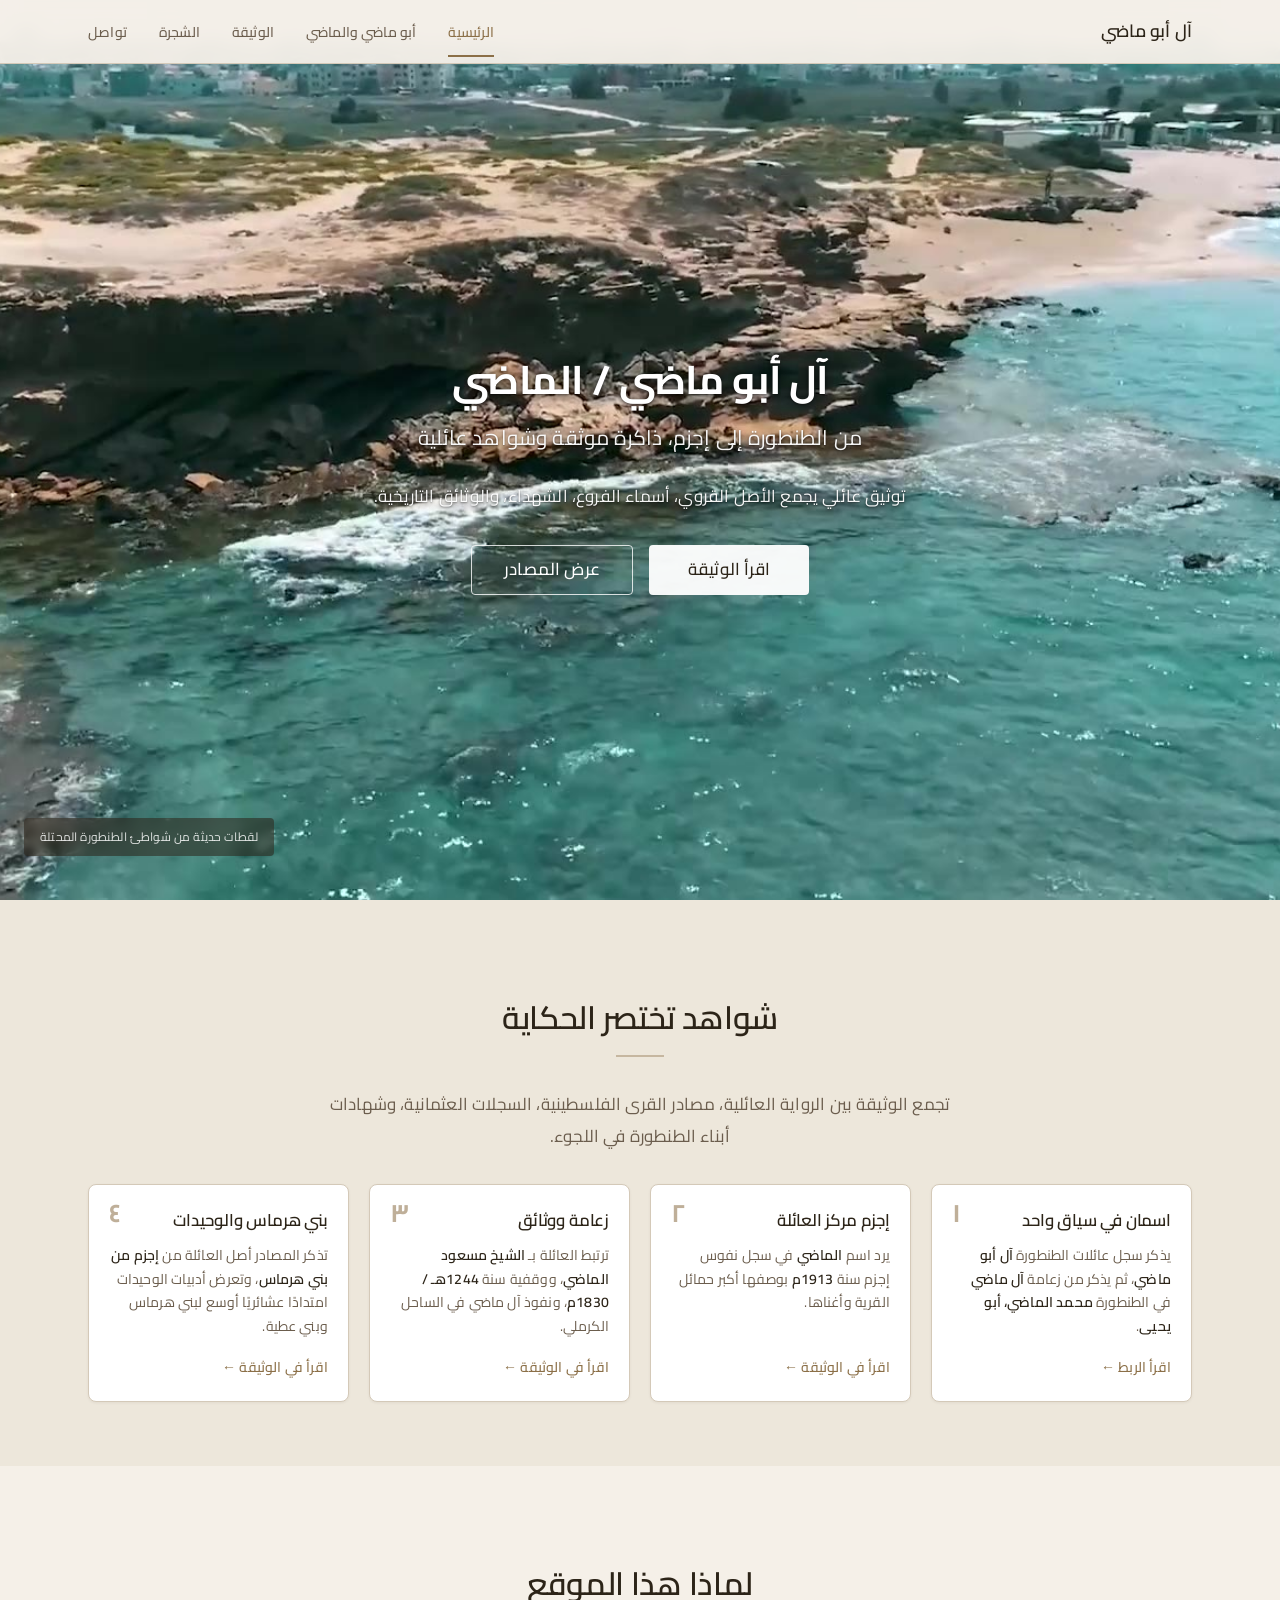
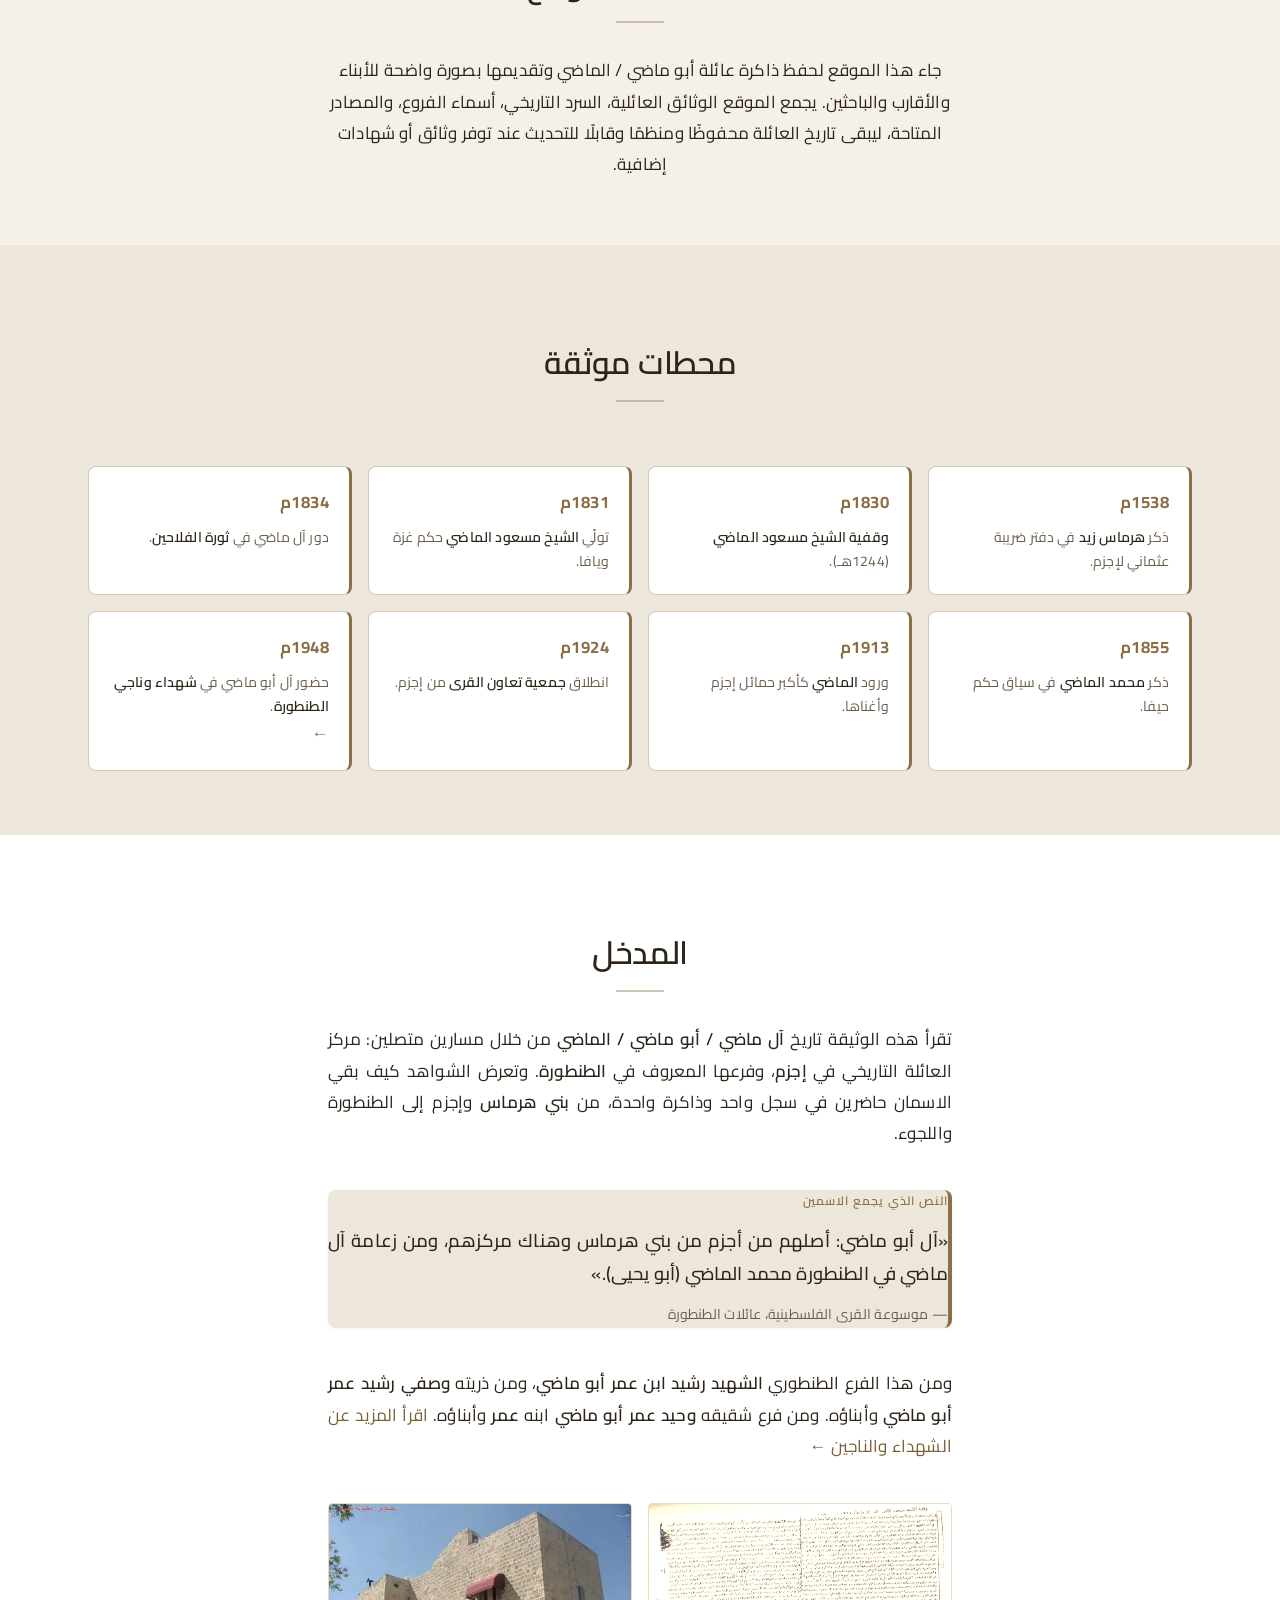
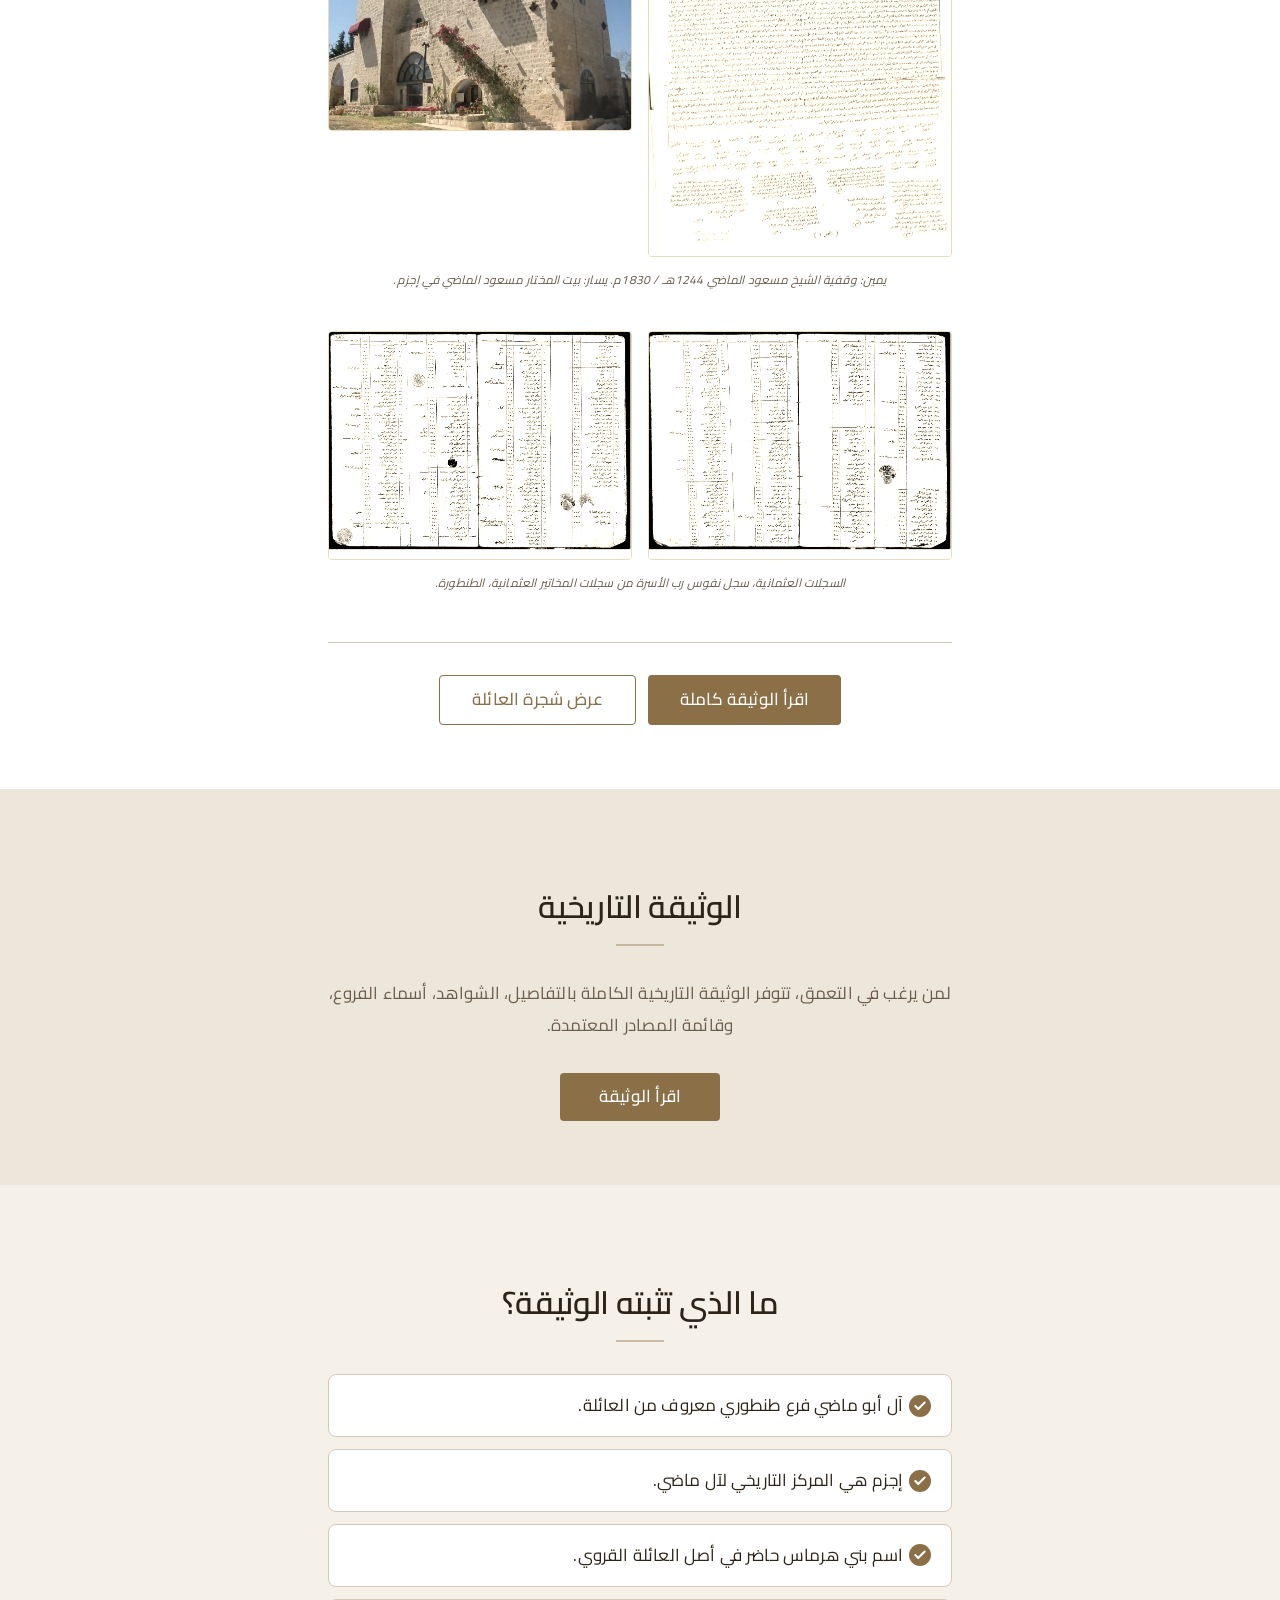
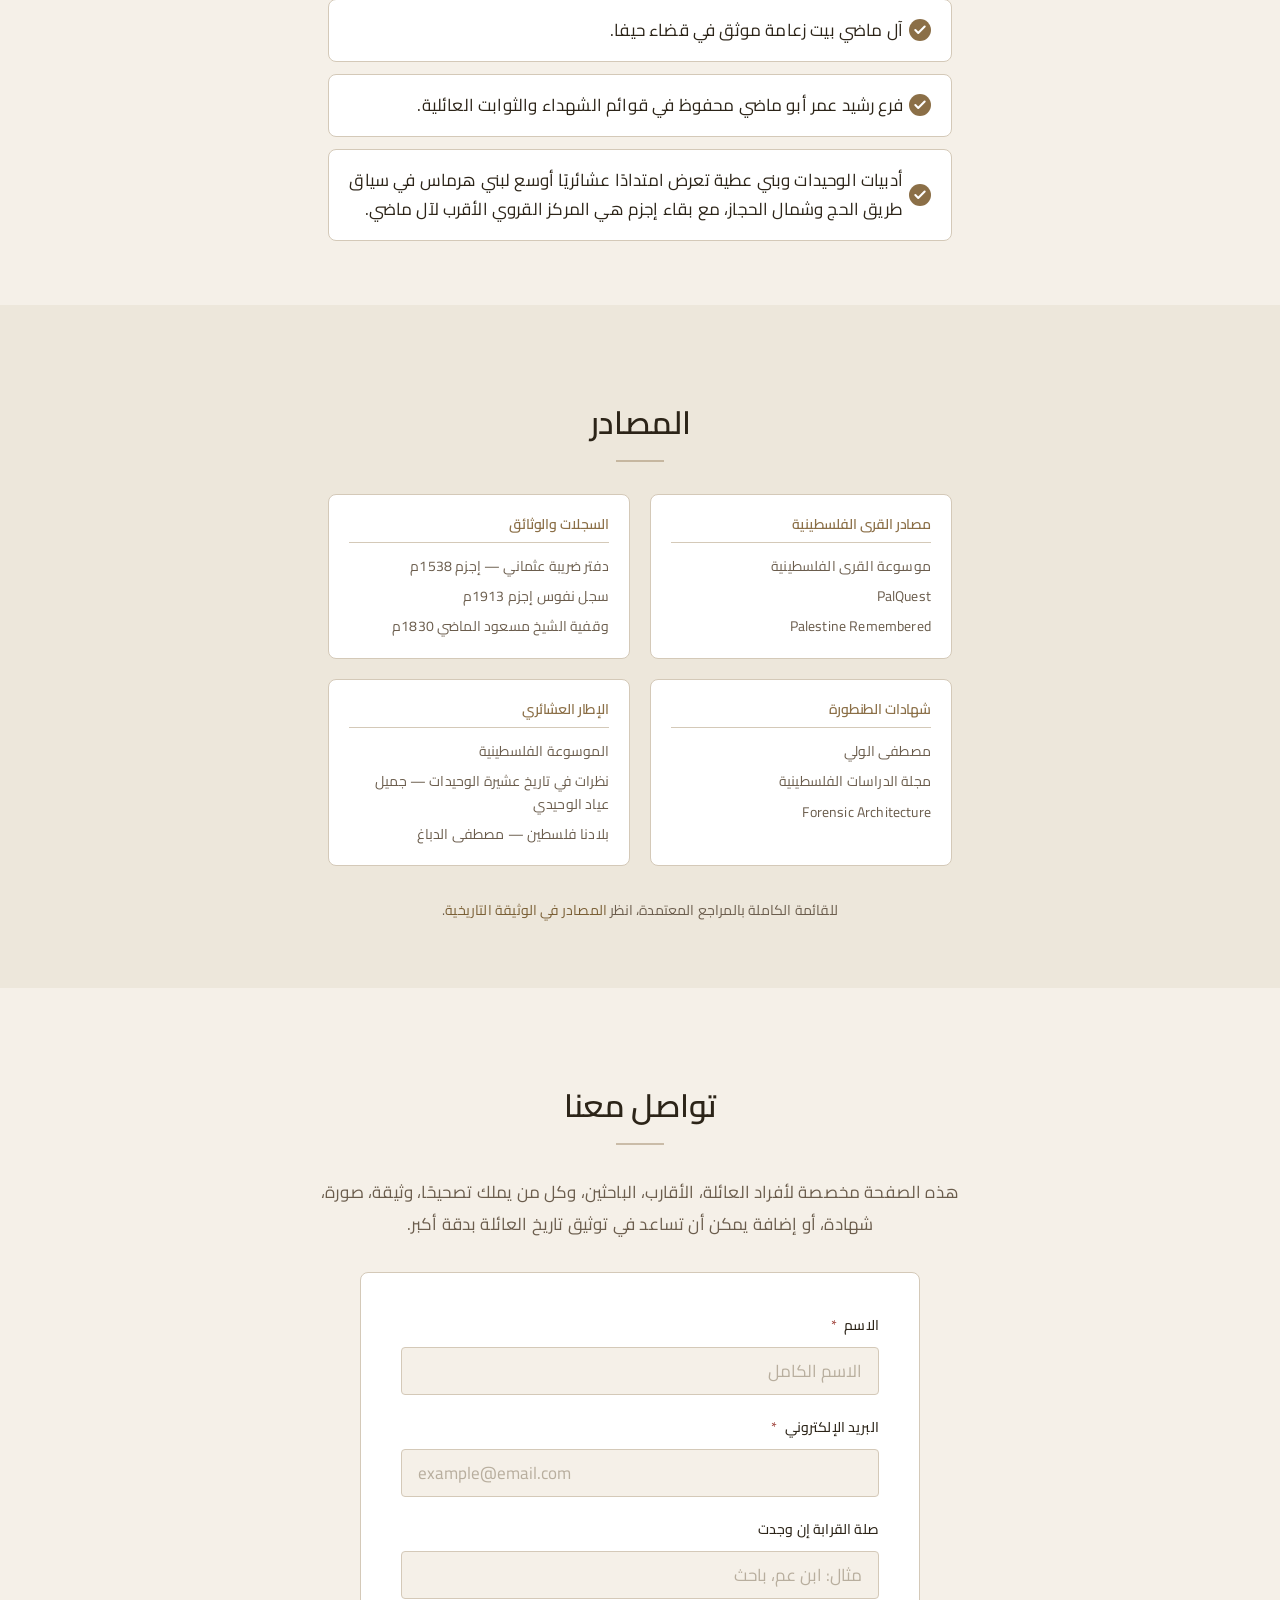
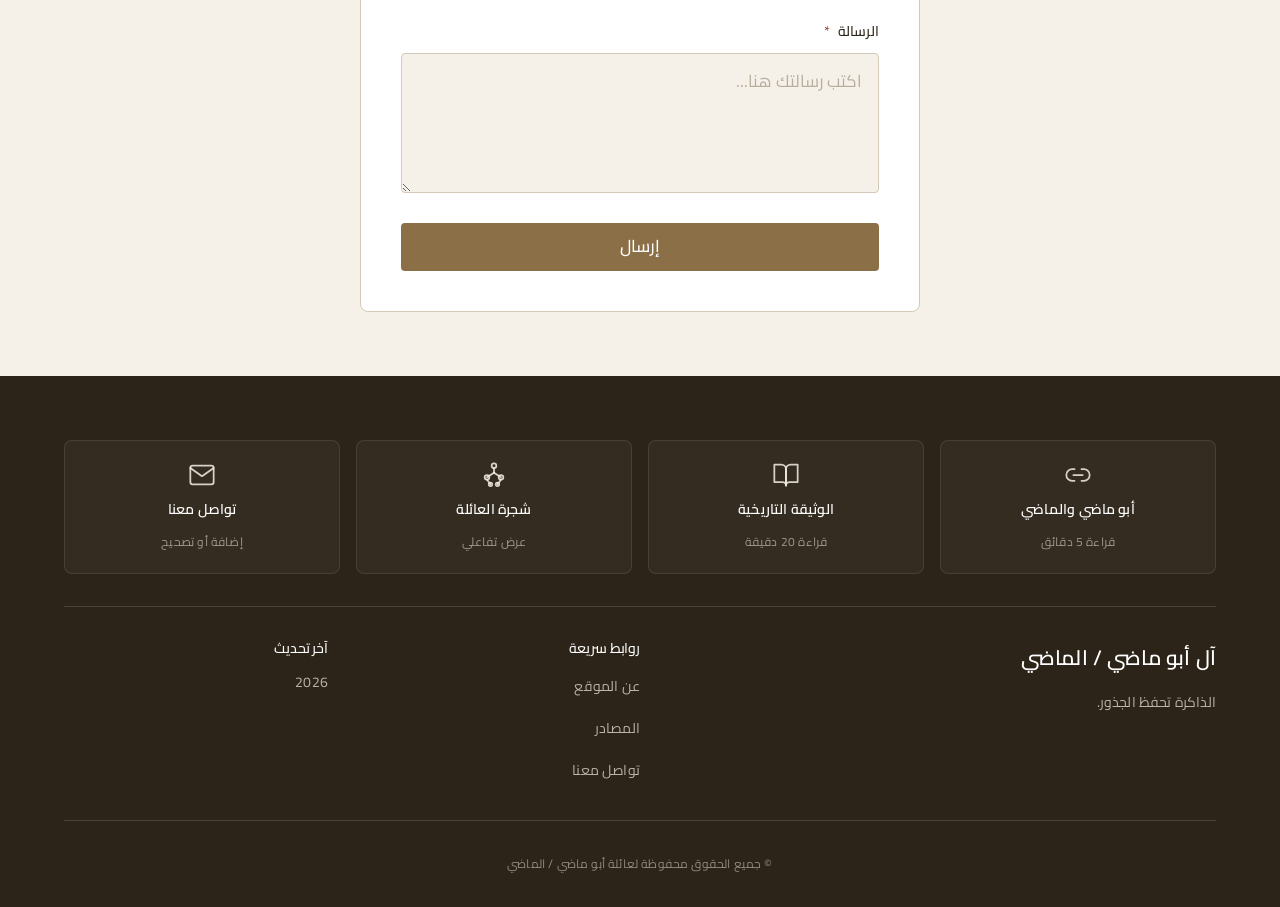
==== commit a9b97755: "Restructure homepage: surface evidence over claims Order: Hero → شواهد → لماذا → محطات → المدخل → ال" ====
--- a/index.html
+++ b/index.html
@@ -92,12 +92,47 @@
     <p class="hero__caption">لقطات حديثة من شواطئ الطنطورة المحتلة</p>
     <div class="hero__content">
       <h1 class="hero__title" id="hero-title">آل أبو ماضي / الماضي</h1>
-      <p class="hero__subtitle">من الطنطورة إلى إجزم</p>
-      <p class="hero__description">موقع عائلي يوثق أصل عائلة أبو ماضي / الماضي من الطنطورة وإجزم، ويحفظ ذاكرة الأجداد والشهداء واللاجئين، اعتمادًا على الثوابت العائلية والمصادر الفلسطينية المنشورة.</p>
+      <p class="hero__subtitle">من الطنطورة إلى إجزم، ذاكرة موثقة وشواهد عائلية</p>
+      <p class="hero__description">توثيق عائلي يجمع الأصل القروي، أسماء الفروع، الشهداء، والوثائق التاريخية.</p>
       <div class="hero__actions">
         <a href="expanded.html" class="btn btn--on-dark">اقرأ الوثيقة</a>
-        <a href="tree.html" class="btn btn--ghost-on-dark">شجرة العائلة</a>
-      </div>
+        <a href="#sources" class="btn btn--ghost-on-dark">عرض المصادر</a>
+      </div>
+    </div>
+  </section>
+
+  <!-- Evidence cards: شواهد تختصر الحكاية -->
+  <section class="section section--alt" aria-labelledby="evidence-title">
+    <div class="reading-container">
+      <h2 class="section-heading reveal" id="evidence-title">شواهد تختصر الحكاية</h2>
+      <hr class="section-divider" aria-hidden="true">
+      <p class="reveal" style="text-align: center; color: var(--color-text-secondary); max-width: var(--content-max); margin-inline: auto;">تجمع الوثيقة بين الرواية العائلية، مصادر القرى الفلسطينية، السجلات العثمانية، وشهادات أبناء الطنطورة في اللجوء.</p>
+    </div>
+    <div class="evidence-grid">
+      <article class="evidence-card reveal reveal--card">
+        <span class="evidence-card__num">١</span>
+        <h3 class="evidence-card__title">اسمان في سياق واحد</h3>
+        <p class="evidence-card__text">يذكر سجل عائلات الطنطورة <strong>آل أبو ماضي</strong>، ثم يذكر من زعامة <strong>آل ماضي</strong> في الطنطورة <strong>محمد الماضي، أبو يحيى</strong>.</p>
+        <a href="rabt.html" class="evidence-card__link">اقرأ الربط ←</a>
+      </article>
+      <article class="evidence-card reveal reveal--card">
+        <span class="evidence-card__num">٢</span>
+        <h3 class="evidence-card__title">إجزم مركز العائلة</h3>
+        <p class="evidence-card__text">يرد اسم <strong>الماضي</strong> في سجل نفوس إجزم سنة <strong>1913م</strong> بوصفها أكبر حمائل القرية وأغناها.</p>
+        <a href="expanded.html#sec-3-إجزم-المركز-التاريخي-لآل-ماضي" class="evidence-card__link">اقرأ في الوثيقة ←</a>
+      </article>
+      <article class="evidence-card reveal reveal--card">
+        <span class="evidence-card__num">٣</span>
+        <h3 class="evidence-card__title">زعامة ووثائق</h3>
+        <p class="evidence-card__text">ترتبط العائلة بـ <strong>الشيخ مسعود الماضي</strong>، ووقفية سنة <strong>1244هـ / 1830م</strong>، ونفوذ آل ماضي في الساحل الكرملي.</p>
+        <a href="expanded.html#sec-15-وقفية-الشيخ-مسعود-الماضي،-1244هـ--1830م" class="evidence-card__link">اقرأ في الوثيقة ←</a>
+      </article>
+      <article class="evidence-card reveal reveal--card">
+        <span class="evidence-card__num">٤</span>
+        <h3 class="evidence-card__title">بني هرماس والوحيدات</h3>
+        <p class="evidence-card__text">تذكر المصادر أصل العائلة من <strong>إجزم من بني هرماس</strong>، وتعرض أدبيات الوحيدات امتدادًا عشائريًا أوسع لبني هرماس وبني عطية.</p>
+        <a href="expanded.html#sec-10-بني-هرماس-والإطار-العشائري" class="evidence-card__link">اقرأ في الوثيقة ←</a>
+      </article>
     </div>
   </section>
 
@@ -110,66 +145,51 @@
     </div>
   </section>
 
-  <!-- Section cards -->
-  <section class="section section--alt" aria-label="أقسام الموقع">
-    <div class="cards-grid">
-      <a href="rabt.html" class="card card--link reveal reveal--card">
-        <svg class="card__icon" xmlns="http://www.w3.org/2000/svg" viewBox="0 0 24 24" fill="none" stroke="currentColor" stroke-width="1.5" stroke-linecap="round" stroke-linejoin="round" aria-hidden="true">
-          <path d="M9 17H7a5 5 0 0 1 0-10h2"></path>
-          <path d="M15 7h2a5 5 0 0 1 0 10h-2"></path>
-          <line x1="8" y1="12" x2="16" y2="12"></line>
-        </svg>
-        <h3 class="card__title">أبو ماضي والماضي</h3>
-        <p class="card__description">موجز يربط فرع الطنطورة (أبو ماضي) بالمركز التاريخي في إجزم (الماضي).</p>
-      </a>
-
-      <a href="expanded.html" class="card card--link reveal reveal--card">
-        <svg class="card__icon" xmlns="http://www.w3.org/2000/svg" viewBox="0 0 24 24" fill="none" stroke="currentColor" stroke-width="1.5" stroke-linecap="round" stroke-linejoin="round" aria-hidden="true">
-          <path d="M3 9l9-7 9 7v11a2 2 0 0 1-2 2H5a2 2 0 0 1-2-2z"></path>
-          <polyline points="9 22 9 12 15 12 15 22"></polyline>
-        </svg>
-        <h3 class="card__title">الوثيقة التاريخية</h3>
-        <p class="card__description">قراءة بحثية كاملة لأصل العائلة بين الطنطورة وإجزم وبني هرماس.</p>
-      </a>
-
-      <a href="shuhada.html" class="card card--link reveal reveal--card">
-        <svg class="card__icon" xmlns="http://www.w3.org/2000/svg" viewBox="0 0 24 24" fill="none" stroke="currentColor" stroke-width="1.5" stroke-linecap="round" stroke-linejoin="round" aria-hidden="true">
-          <path d="M12 2v20"></path>
-          <path d="M8 6c0-2 1.5-4 4-4s4 2 4 4c0 3-4 5-4 5s-4-2-4-5z"></path>
-        </svg>
-        <h3 class="card__title">الشهداء والناجون</h3>
-        <p class="card__description">أسماء من جيل النكبة محفوظة في قوائم شهداء الطنطورة وشهادات الناجين.</p>
-      </a>
-
-      <a href="tree.html" class="card card--link reveal reveal--card">
-        <svg class="card__icon" xmlns="http://www.w3.org/2000/svg" viewBox="0 0 24 24" fill="none" stroke="currentColor" stroke-width="1.5" stroke-linecap="round" stroke-linejoin="round" aria-hidden="true">
-          <circle cx="12" cy="4" r="2"></circle>
-          <circle cx="6" cy="14" r="2"></circle>
-          <circle cx="18" cy="14" r="2"></circle>
-          <circle cx="9" cy="20" r="1.5"></circle>
-          <circle cx="15" cy="20" r="1.5"></circle>
-          <path d="M12 6v4"></path>
-          <path d="M12 10l-6 4"></path>
-          <path d="M12 10l6 4"></path>
-          <path d="M6 16l3 4"></path>
-          <path d="M18 16l-3 4"></path>
-        </svg>
-        <h3 class="card__title">شجرة العائلة</h3>
-        <p class="card__description">عرض تفاعلي للفروع والأبناء عبر خمسة أجيال، قابل للبحث والطيّ.</p>
-      </a>
-
-      <a href="#sources" class="card card--link reveal reveal--card">
-        <svg class="card__icon" xmlns="http://www.w3.org/2000/svg" viewBox="0 0 24 24" fill="none" stroke="currentColor" stroke-width="1.5" stroke-linecap="round" stroke-linejoin="round" aria-hidden="true">
-          <path d="M2 3h6a4 4 0 0 1 4 4v14a3 3 0 0 0-3-3H2z"></path>
-          <path d="M22 3h-6a4 4 0 0 0-4 4v14a3 3 0 0 1 3-3h7z"></path>
-        </svg>
-        <h3 class="card__title">المصادر</h3>
-        <p class="card__description">قائمة بالمراجع والوثائق التي استند إليها محتوى الموقع.</p>
-      </a>
-    </div>
-  </section>
-
-  <!-- Short document (embedded as-is — NO TEXT CHANGES) -->
+  <!-- Timeline: محطات موثقة -->
+  <section class="section section--alt" aria-labelledby="timeline-title">
+    <div class="reading-container">
+      <h2 class="section-heading reveal" id="timeline-title">محطات موثقة</h2>
+      <hr class="section-divider" aria-hidden="true">
+    </div>
+    <ol class="timeline reveal" role="list">
+      <li class="timeline__item">
+        <span class="timeline__year">1538م</span>
+        <p class="timeline__event">ذكر <strong>هرماس زيد</strong> في دفتر ضريبة عثماني لإجزم.</p>
+      </li>
+      <li class="timeline__item">
+        <span class="timeline__year">1830م</span>
+        <p class="timeline__event"><strong>وقفية الشيخ مسعود الماضي</strong> (1244هـ).</p>
+      </li>
+      <li class="timeline__item">
+        <span class="timeline__year">1831م</span>
+        <p class="timeline__event">تولّي <strong>الشيخ مسعود الماضي</strong> حكم غزة ويافا.</p>
+      </li>
+      <li class="timeline__item">
+        <span class="timeline__year">1834م</span>
+        <p class="timeline__event">دور آل ماضي في <strong>ثورة الفلاحين</strong>.</p>
+      </li>
+      <li class="timeline__item">
+        <span class="timeline__year">1855م</span>
+        <p class="timeline__event">ذكر <strong>محمد الماضي</strong> في سياق حكم حيفا.</p>
+      </li>
+      <li class="timeline__item">
+        <span class="timeline__year">1913م</span>
+        <p class="timeline__event">ورود <strong>الماضي</strong> كأكبر حمائل إجزم وأغناها.</p>
+      </li>
+      <li class="timeline__item">
+        <span class="timeline__year">1924م</span>
+        <p class="timeline__event">انطلاق <strong>جمعية تعاون القرى</strong> من إجزم.</p>
+      </li>
+      <li class="timeline__item">
+        <a href="shuhada.html" class="timeline__link">
+          <span class="timeline__year">1948م</span>
+          <p class="timeline__event">حضور آل أبو ماضي في <strong>شهداء وناجي الطنطورة</strong>.</p>
+        </a>
+      </li>
+    </ol>
+  </section>
+
+  <!-- Intro: المدخل -->
   <section class="section document" id="document" aria-labelledby="document-title">
     <div class="reading-container">
       <h2 class="section-heading reveal" id="document-title">المدخل</h2>
@@ -177,30 +197,32 @@
     </div>
 
     <article class="reading-container document__body">
-      <p class="reveal">تنتمي عائلة <strong>آل أبو ماضي / الماضي</strong> إلى قرية <strong>الطنطورة</strong> في قضاء حيفا، وتعود في أصلها القروي والتاريخي إلى <strong>إجزم من بني هرماس</strong>، حيث كان مركز <strong>آل ماضي</strong> التاريخي.</p>
-
-      <p class="reveal">ويظهر اسم <strong>“آل ماضي”</strong> في إجزم بوصفه الاسم التاريخي الأوسع للعائلة، بينما استقر اسم <strong>“آل أبو ماضي”</strong> في الطنطورة بوصفه اسم الفرع المحلي المعروف.</p>
-
-      <p class="reveal">يجمع سجل عائلات الطنطورة بين الاسمين في نص واحد:</p>
-
-      <blockquote class="document__quote reveal"><strong>“آل أبو ماضي: أصلهم من أجزم من بني هرماس وهناك مركزهم، ومن زعامة آل ماضي في الطنطورة محمد الماضي (أبو يحيى).”</strong></blockquote>
-
-      <p class="reveal">ومن هذا الفرع الطنطوري <strong>الشهيد رشيد ابن عمر أبو ماضي</strong>، ومن ذريته <strong>وصفي رشيد عمر أبو ماضي</strong> وأبناؤه: <strong>باسل، محمد، علاء، وسيم، لؤي، ميسون، وسهير</strong>. ومن فرع شقيقه <strong>وحيد عمر أبو ماضي</strong> ابنه <strong>عمر</strong> وأبناؤه: <strong>وحيد، محمد، سعد، رولا، مريم، سعدية، آمنة، وعبدالله</strong>.</p>
+      <p class="reveal">تقرأ هذه الوثيقة تاريخ <strong>آل ماضي / أبو ماضي / الماضي</strong> من خلال مسارين متصلين: مركز العائلة التاريخي في <strong>إجزم</strong>، وفرعها المعروف في <strong>الطنطورة</strong>. وتعرض الشواهد كيف بقي الاسمان حاضرين في سجل واحد وذاكرة واحدة، من <strong>بني هرماس</strong> وإجزم إلى الطنطورة واللجوء.</p>
+
+      <figure class="quote-card reveal">
+        <figcaption class="quote-card__label">النص الذي يجمع الاسمين</figcaption>
+        <blockquote class="quote-card__body">
+          «آل أبو ماضي: أصلهم من أجزم من بني هرماس وهناك مركزهم، ومن زعامة آل ماضي في الطنطورة محمد الماضي (أبو يحيى).»
+        </blockquote>
+        <p class="quote-card__source">— موسوعة القرى الفلسطينية، عائلات الطنطورة</p>
+      </figure>
+
+      <p class="reveal">ومن هذا الفرع الطنطوري <strong>الشهيد رشيد ابن عمر أبو ماضي</strong>، ومن ذريته <strong>وصفي رشيد عمر أبو ماضي</strong> وأبناؤه. ومن فرع شقيقه <strong>وحيد عمر أبو ماضي</strong> ابنه <strong>عمر</strong> وأبناؤه. <a href="shuhada.html">اقرأ المزيد عن الشهداء والناجين ←</a></p>
+
+      <figure class="document__figure document__figure--pair reveal">
+        <div class="document__pair">
+          <img src="assets/images/waqf-1830.jpg" alt="وقفية الشيخ مسعود الماضي سنة 1244هـ / 1830م" data-lightbox loading="lazy">
+          <img src="assets/images/sheikh-masoud-house.jpg" alt="بيت المختار مسعود الماضي في إجزم — صورة 2005" data-lightbox loading="lazy">
+        </div>
+        <figcaption>يمين: وقفية الشيخ مسعود الماضي 1244هـ / 1830م. يسار: بيت المختار مسعود الماضي في إجزم.</figcaption>
+      </figure>
 
       <figure class="document__figure document__figure--pair reveal">
         <div class="document__pair">
           <img src="assets/images/ottoman-register.webp" alt="السجلات العثمانية، سجل نفوس رب الأسرة (السجل الأول)" data-lightbox loading="lazy">
           <img src="assets/images/ottoman-register-2.webp" alt="السجلات العثمانية، سجل نفوس رب الأسرة (السجل الثاني)" data-lightbox loading="lazy">
         </div>
-        <figcaption>السجلات العثمانية، سجل نفوس رب الأسرة من سجلات المخاتير العثمانية، الطنطورة</figcaption>
-      </figure>
-
-      <figure class="document__figure document__figure--pair reveal">
-        <div class="document__pair">
-          <img src="assets/images/letter-prisoner-1.webp" alt="رسالة من الأسير شفيق إبراهيم العيق (الصفحة الأولى)" data-lightbox loading="lazy">
-          <img src="assets/images/letter-prisoner.jpg" alt="رسالة من الأسير شفيق إبراهيم العيق (الصفحة الثانية)" data-lightbox loading="lazy">
-        </div>
-        <figcaption>رسالة من الأسير شفيق إبراهيم العيق (رقم الأسير 3951) إلى وحيد عمر أبو ماضي</figcaption>
+        <figcaption>السجلات العثمانية، سجل نفوس رب الأسرة من سجلات المخاتير العثمانية، الطنطورة.</figcaption>
       </figure>
 
       <div class="document__cta reveal">
@@ -222,41 +244,62 @@
     </div>
   </section>
 
+  <!-- What the document establishes -->
+  <section class="section" aria-labelledby="proof-title">
+    <div class="reading-container">
+      <h2 class="section-heading reveal" id="proof-title">ما الذي تثبته الوثيقة؟</h2>
+      <hr class="section-divider" aria-hidden="true">
+      <ul class="proof-list reveal" role="list">
+        <li>آل أبو ماضي فرع طنطوري معروف من العائلة.</li>
+        <li>إجزم هي المركز التاريخي لآل ماضي.</li>
+        <li>اسم بني هرماس حاضر في أصل العائلة القروي.</li>
+        <li>آل ماضي بيت زعامة موثق في قضاء حيفا.</li>
+        <li>فرع رشيد عمر أبو ماضي محفوظ في قوائم الشهداء والثوابت العائلية.</li>
+        <li>أدبيات الوحيدات وبني عطية تعرض امتدادًا عشائريًا أوسع لبني هرماس في سياق طريق الحج وشمال الحجاز، مع بقاء إجزم هي المركز القروي الأقرب لآل ماضي.</li>
+      </ul>
+    </div>
+  </section>
+
   <!-- Sources -->
   <section class="section section--alt" id="sources" aria-labelledby="sources-title">
     <div class="reading-container">
       <h2 class="section-heading reveal" id="sources-title">المصادر</h2>
       <hr class="section-divider" aria-hidden="true">
-      <ol class="sources-list reveal" role="list">
-        <li>
-          <strong>موسوعة القرى الفلسطينية – الطنطورة، عائلات القرية وعشائرها</strong>
-          <p>تذكر آل أبو ماضي ضمن عائلات الطنطورة، وتورد أصلهم من إجزم من بني هرماس، وتذكر زعامة آل ماضي في الطنطورة.</p>
-        </li>
-        <li>
-          <strong>موسوعة القرى الفلسطينية – شهداء الطنطورة</strong>
-          <p>تذكر الشهيد حسن أنيس أبو ماضي والشهيد رشيد ابن عمر أبو ماضي.</p>
-        </li>
-        <li>
-          <strong>عرب 48 – قراءة في سجل نفوس عثماني لقرية إجزم سنة 1913، د. محمد عقل</strong>
-          <p>تذكر أن الماضي كانت أكبر حمائل إجزم وأغناها.</p>
-        </li>
-        <li>
-          <strong>PalQuest – مادة إجزم</strong>
-          <p>تذكر مسعود الماضي، ونفوذ آل ماضي في إجزم، وقلعة العائلة، ووادي أبو ماضي جنوب القرية.</p>
-        </li>
-        <li>
-          <strong>Forensic Architecture – Executions and Mass Graves in Tantura, 23 May 1948</strong>
-          <p>يذكر شهادة فواز أنيس أبو ماضي، المولود سنة 1929، بوصفه أحد ناجي الطنطورة.</p>
-        </li>
-        <li>
-          <strong>هوية – شجرة عائلة أبو ماضي، الطنطورة – حيفا</strong>
-          <p>تعرض فرع العائلة وتسلسل قاسم، عمر، رشيد، وصفي، وأبناء وصفي.</p>
-        </li>
-        <li>
-          <strong>جميل عياد الوحيدي – نظرات في تاريخ عشيرة الوحيدات</strong>
-          <p>يتناول بني هرماس والوحيدات وبني عطية، وينقل عن الدباغ ذكر آل الماضي زعماء إجزم.</p>
-        </li>
-      </ol>
+      <div class="sources-grid reveal">
+        <div class="sources-group">
+          <h3 class="sources-group__title">مصادر القرى الفلسطينية</h3>
+          <ul class="sources-group__list" role="list">
+            <li>موسوعة القرى الفلسطينية</li>
+            <li>PalQuest</li>
+            <li>Palestine Remembered</li>
+          </ul>
+        </div>
+        <div class="sources-group">
+          <h3 class="sources-group__title">السجلات والوثائق</h3>
+          <ul class="sources-group__list" role="list">
+            <li>دفتر ضريبة عثماني — إجزم 1538م</li>
+            <li>سجل نفوس إجزم 1913م</li>
+            <li>وقفية الشيخ مسعود الماضي 1830م</li>
+          </ul>
+        </div>
+        <div class="sources-group">
+          <h3 class="sources-group__title">شهادات الطنطورة</h3>
+          <ul class="sources-group__list" role="list">
+            <li>مصطفى الولي</li>
+            <li>مجلة الدراسات الفلسطينية</li>
+            <li>Forensic Architecture</li>
+          </ul>
+        </div>
+        <div class="sources-group">
+          <h3 class="sources-group__title">الإطار العشائري</h3>
+          <ul class="sources-group__list" role="list">
+            <li>الموسوعة الفلسطينية</li>
+            <li>نظرات في تاريخ عشيرة الوحيدات — جميل عياد الوحيدي</li>
+            <li>بلادنا فلسطين — مصطفى الدباغ</li>
+          </ul>
+        </div>
+      </div>
+      <p class="reveal" style="text-align: center; color: var(--color-text-secondary); margin-block-start: var(--space-8); font-size: var(--font-size-small);">للقائمة الكاملة بالمراجع المعتمدة، انظر <a href="expanded.html#sec-14-المصادر">المصادر في الوثيقة التاريخية</a>.</p>
     </div>
   </section>
 
--- a/assets/styles.css
+++ b/assets/styles.css
@@ -1040,6 +1040,275 @@
 }
 
 /* ============================================================
+   EVIDENCE CARDS (شواهد تختصر الحكاية)
+   ============================================================ */
+
+.evidence-grid {
+  display: grid;
+  grid-template-columns: repeat(auto-fit, minmax(240px, 1fr));
+  gap: var(--space-5);
+  max-width: var(--container-max);
+  margin-inline: auto;
+  padding-inline: var(--space-6);
+  margin-block-start: var(--space-8);
+}
+
+.evidence-card {
+  position: relative;
+  background-color: var(--color-surface);
+  border: 1px solid var(--color-border);
+  border-radius: var(--radius-md);
+  padding: var(--space-6) var(--space-5) var(--space-5);
+  box-shadow: var(--shadow-subtle);
+  transition: box-shadow var(--transition-normal), border-color var(--transition-normal), transform var(--transition-normal);
+  display: flex;
+  flex-direction: column;
+  gap: var(--space-3);
+}
+
+.evidence-card:hover {
+  box-shadow: var(--shadow-medium);
+  border-color: rgba(139, 111, 71, 0.3);
+  transform: translateY(-2px);
+}
+
+.evidence-card__num {
+  position: absolute;
+  top: var(--space-4);
+  inset-inline-end: var(--space-5);
+  font-size: 1.6rem;
+  font-weight: var(--font-weight-bold);
+  color: var(--color-accent);
+  opacity: 0.55;
+  line-height: 1;
+}
+
+.evidence-card__title {
+  font-size: 1.05rem;
+  font-weight: var(--font-weight-semibold);
+  color: var(--color-text-primary);
+  margin: 0;
+  padding-inline-end: var(--space-8);
+}
+
+.evidence-card__text {
+  font-size: var(--font-size-small);
+  color: var(--color-text-secondary);
+  line-height: 1.7;
+  margin: 0;
+  flex: 1;
+}
+
+.evidence-card__text strong {
+  color: var(--color-text-primary);
+}
+
+.evidence-card__link {
+  font-size: var(--font-size-small);
+  color: var(--color-accent);
+  font-weight: var(--font-weight-medium);
+  text-decoration: none;
+  margin-block-start: var(--space-1);
+  transition: color var(--transition-fast);
+}
+
+.evidence-card__link:hover {
+  color: var(--color-text-primary);
+  text-decoration: underline;
+  text-underline-offset: 4px;
+}
+
+/* ============================================================
+   TIMELINE (محطات موثقة)
+   ============================================================ */
+
+.timeline {
+  list-style: none;
+  display: grid;
+  grid-template-columns: repeat(auto-fit, minmax(220px, 1fr));
+  gap: var(--space-4);
+  max-width: var(--container-max);
+  margin-inline: auto;
+  padding: var(--space-8) var(--space-6) 0;
+  counter-reset: timeline;
+}
+
+.timeline__item {
+  position: relative;
+  background-color: var(--color-surface);
+  border: 1px solid var(--color-border);
+  border-radius: var(--radius-md);
+  padding: var(--space-5);
+  border-inline-start: 3px solid var(--color-accent);
+  transition: box-shadow var(--transition-normal), transform var(--transition-normal);
+}
+
+.timeline__item:hover {
+  box-shadow: var(--shadow-subtle);
+  transform: translateY(-2px);
+}
+
+.timeline__year {
+  display: inline-block;
+  font-size: 1.05rem;
+  font-weight: var(--font-weight-bold);
+  color: var(--color-accent);
+  margin-block-end: var(--space-2);
+  letter-spacing: 0.5px;
+}
+
+.timeline__event {
+  font-size: var(--font-size-small);
+  color: var(--color-text-secondary);
+  line-height: 1.7;
+  margin: 0;
+}
+
+.timeline__event strong {
+  color: var(--color-text-primary);
+}
+
+.timeline__link {
+  display: block;
+  text-decoration: none;
+  color: inherit;
+  margin: calc(var(--space-5) * -1);
+  padding: var(--space-5);
+  border-radius: var(--radius-md);
+}
+
+.timeline__link::after {
+  content: ' ←';
+  color: var(--color-accent);
+  font-weight: var(--font-weight-bold);
+}
+
+/* ============================================================
+   QUOTE CARD (highlighted quote box)
+   ============================================================ */
+
+.quote-card {
+  margin: var(--space-10) auto;
+  max-width: var(--content-max);
+  background-color: var(--color-surface-alt, #F0EAD6);
+  border-inline-start: 4px solid var(--color-accent);
+  border-radius: var(--radius-md);
+  padding: var(--space-6) var(--space-7);
+  position: relative;
+  box-shadow: var(--shadow-subtle);
+}
+
+.quote-card__label {
+  font-size: var(--font-size-caption);
+  font-weight: var(--font-weight-semibold);
+  color: var(--color-accent);
+  text-transform: uppercase;
+  letter-spacing: 1px;
+  margin-block-end: var(--space-3);
+  display: block;
+}
+
+.quote-card__body {
+  font-size: 1.15rem;
+  font-weight: var(--font-weight-medium);
+  color: var(--color-text-primary);
+  line-height: 1.8;
+  margin: 0;
+}
+
+.quote-card__source {
+  font-size: var(--font-size-small);
+  color: var(--color-text-secondary);
+  margin-block-start: var(--space-3);
+  margin-block-end: 0;
+}
+
+/* ============================================================
+   PROOF LIST (ما الذي تثبته الوثيقة)
+   ============================================================ */
+
+.proof-list {
+  list-style: none;
+  max-width: var(--content-max);
+  margin-inline: auto;
+  padding-inline-start: 0;
+  display: flex;
+  flex-direction: column;
+  gap: var(--space-3);
+}
+
+.proof-list li {
+  position: relative;
+  padding: var(--space-4) var(--space-5);
+  padding-inline-start: var(--space-12);
+  background-color: var(--color-surface);
+  border: 1px solid var(--color-border);
+  border-radius: var(--radius-md);
+  font-size: var(--font-size-body);
+  color: var(--color-text-primary);
+  line-height: 1.7;
+}
+
+.proof-list li::before {
+  content: '';
+  position: absolute;
+  top: 50%;
+  inset-inline-start: var(--space-5);
+  width: 22px;
+  height: 22px;
+  transform: translateY(-50%);
+  background-color: var(--color-accent);
+  border-radius: 50%;
+  background-image: url("data:image/svg+xml,%3Csvg xmlns='http://www.w3.org/2000/svg' viewBox='0 0 24 24' fill='none' stroke='white' stroke-width='3.5' stroke-linecap='round' stroke-linejoin='round'%3E%3Cpolyline points='20 6 9 17 4 12'/%3E%3C/svg%3E");
+  background-size: 14px;
+  background-repeat: no-repeat;
+  background-position: center;
+}
+
+/* ============================================================
+   SOURCES GRID (4 categorized groups)
+   ============================================================ */
+
+.sources-grid {
+  display: grid;
+  grid-template-columns: repeat(auto-fit, minmax(220px, 1fr));
+  gap: var(--space-5);
+  max-width: var(--container-max);
+  margin-inline: auto;
+}
+
+.sources-group {
+  background-color: var(--color-surface);
+  border: 1px solid var(--color-border);
+  border-radius: var(--radius-md);
+  padding: var(--space-5);
+}
+
+.sources-group__title {
+  font-size: var(--font-size-small);
+  font-weight: var(--font-weight-semibold);
+  color: var(--color-accent);
+  margin: 0 0 var(--space-3);
+  padding-block-end: var(--space-2);
+  border-bottom: 1px solid var(--color-border);
+}
+
+.sources-group__list {
+  list-style: none;
+  padding: 0;
+  margin: 0;
+  display: flex;
+  flex-direction: column;
+  gap: var(--space-2);
+}
+
+.sources-group__list li {
+  font-size: var(--font-size-small);
+  color: var(--color-text-secondary);
+  line-height: 1.6;
+}
+
+/* ============================================================
    CONTACT FORM
    ============================================================ */
 
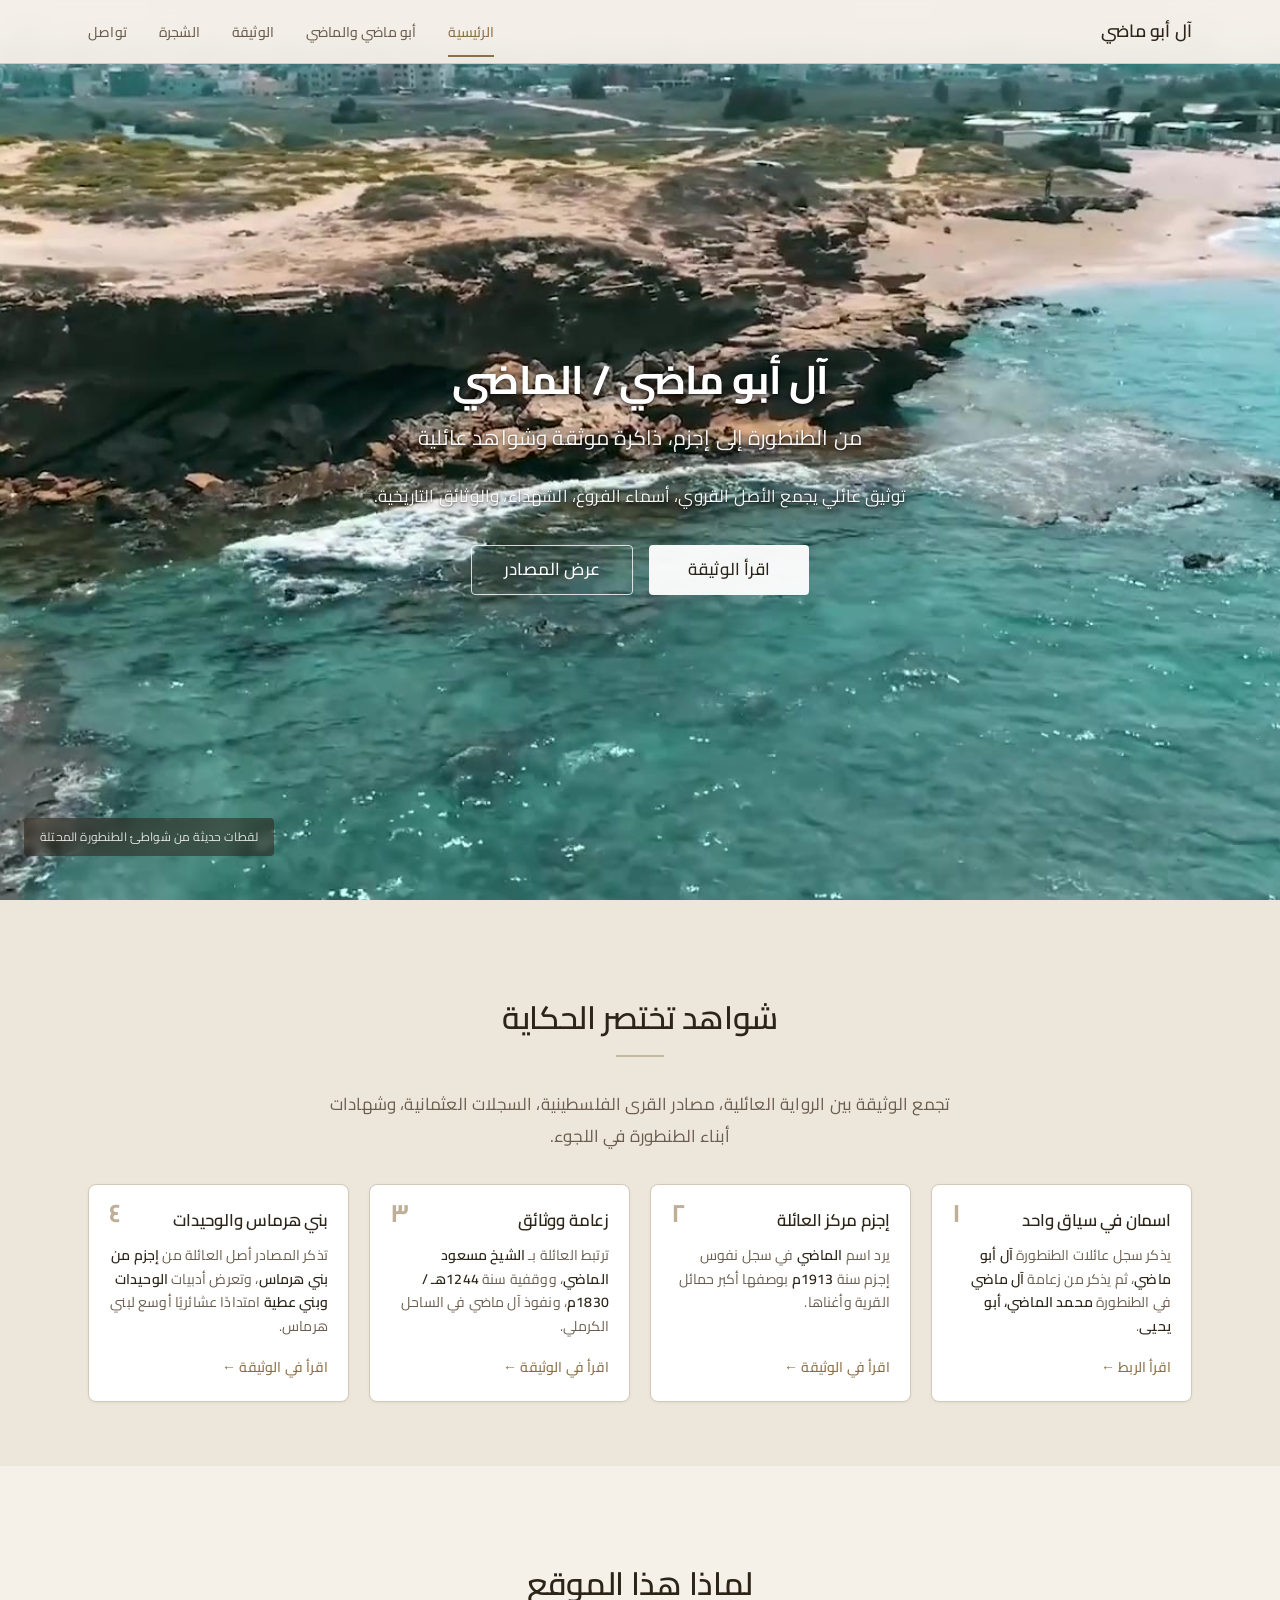
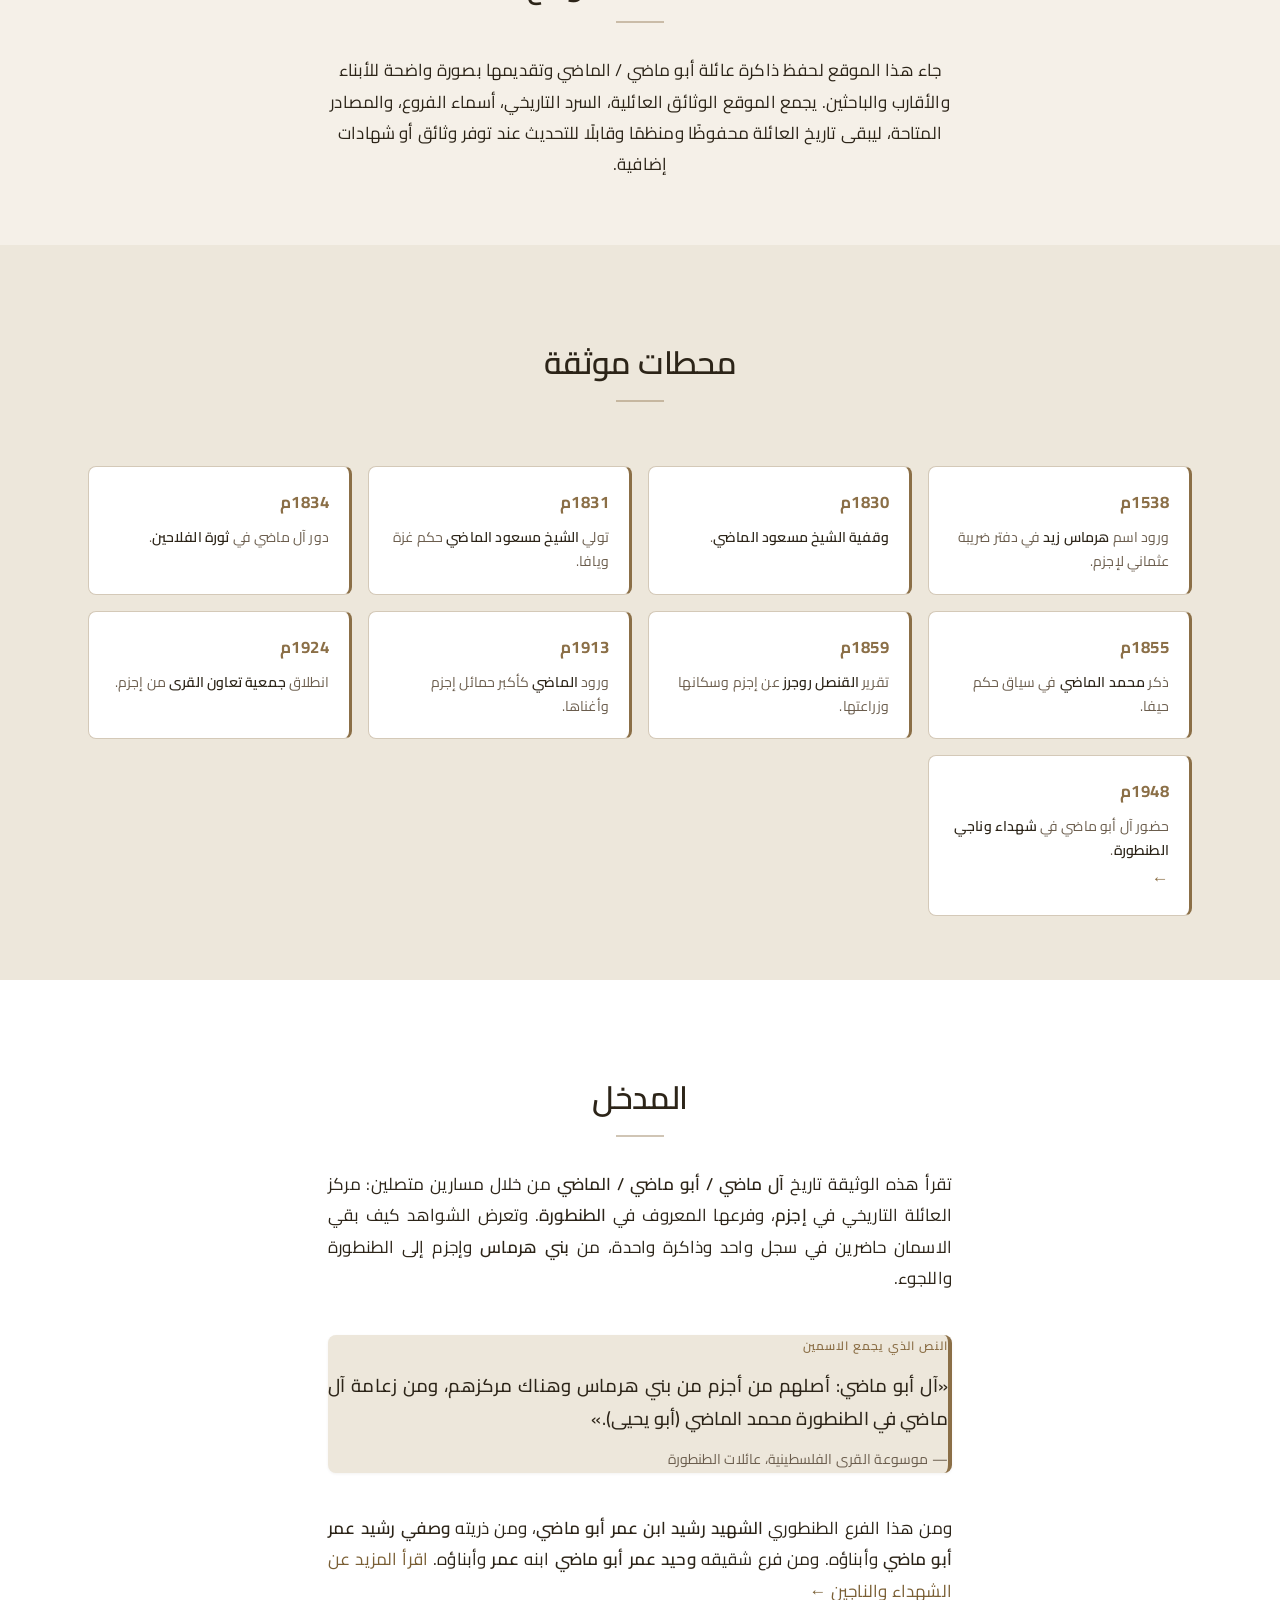
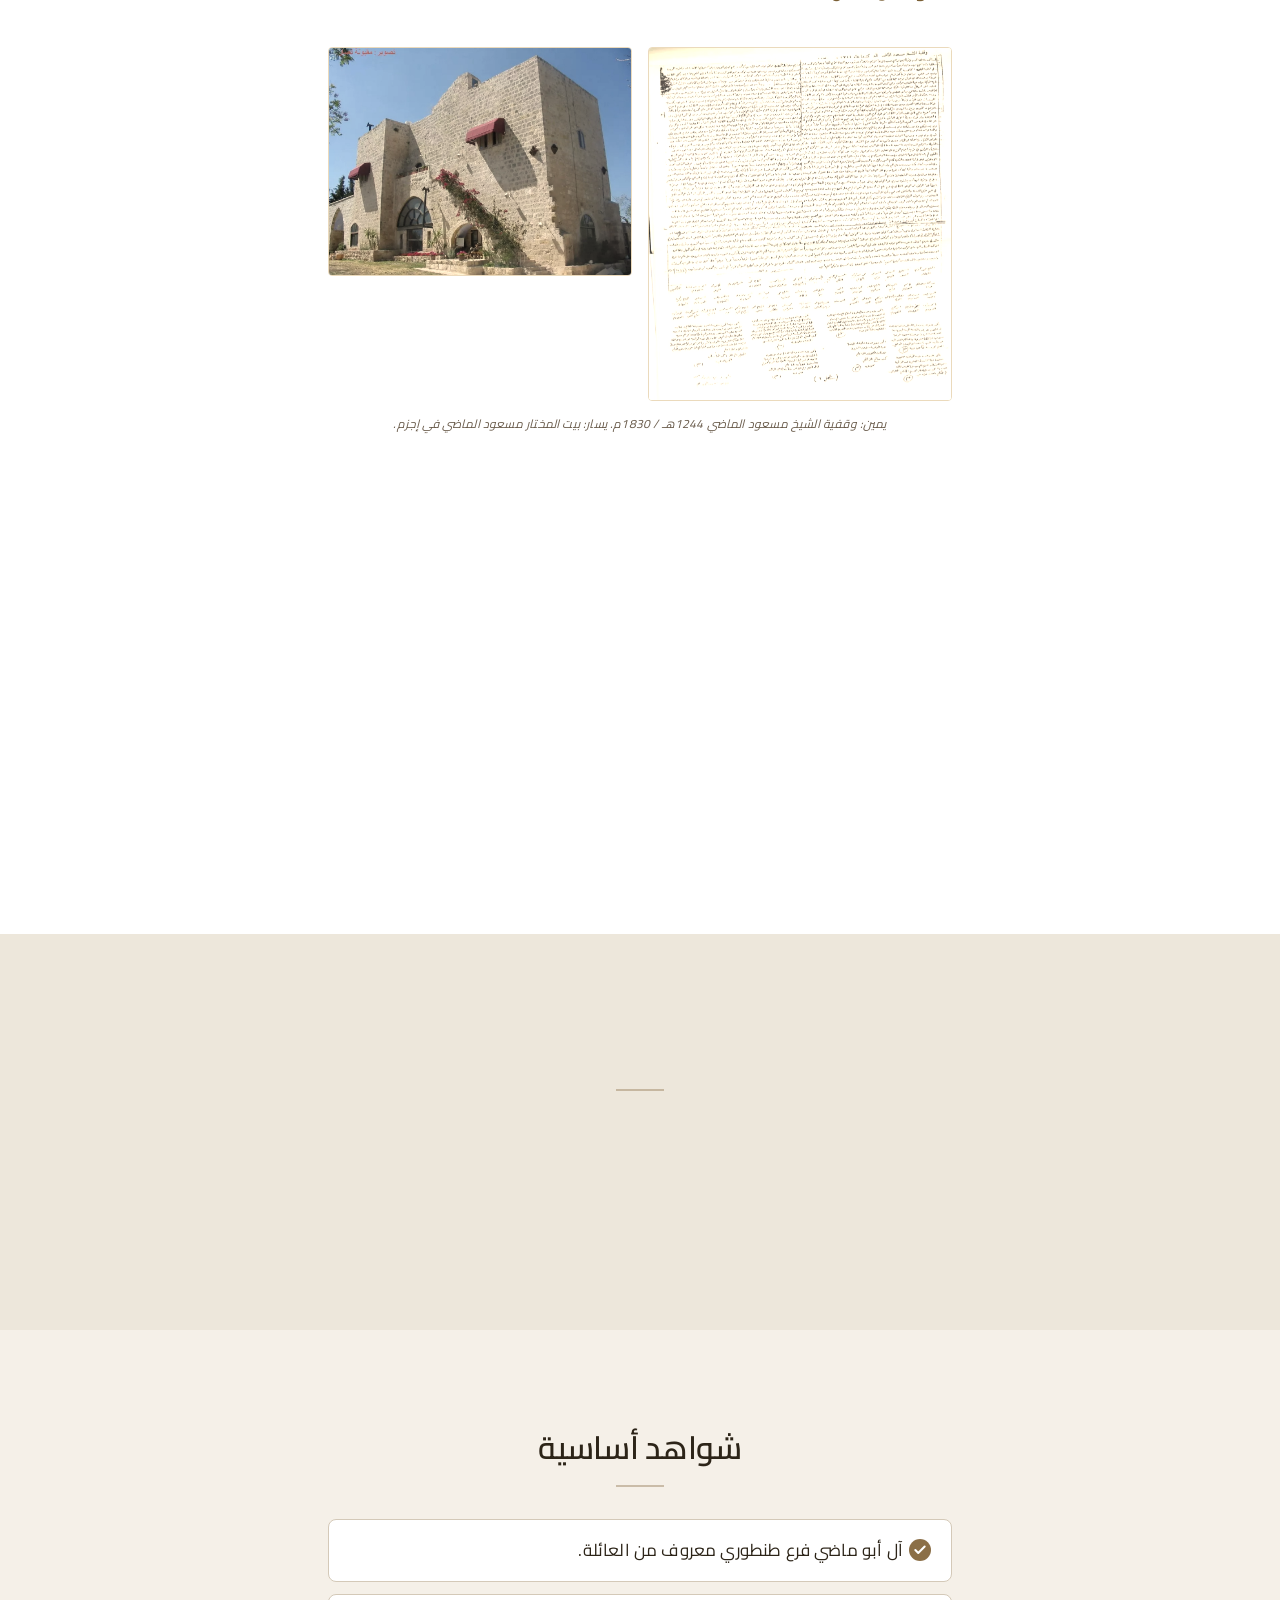
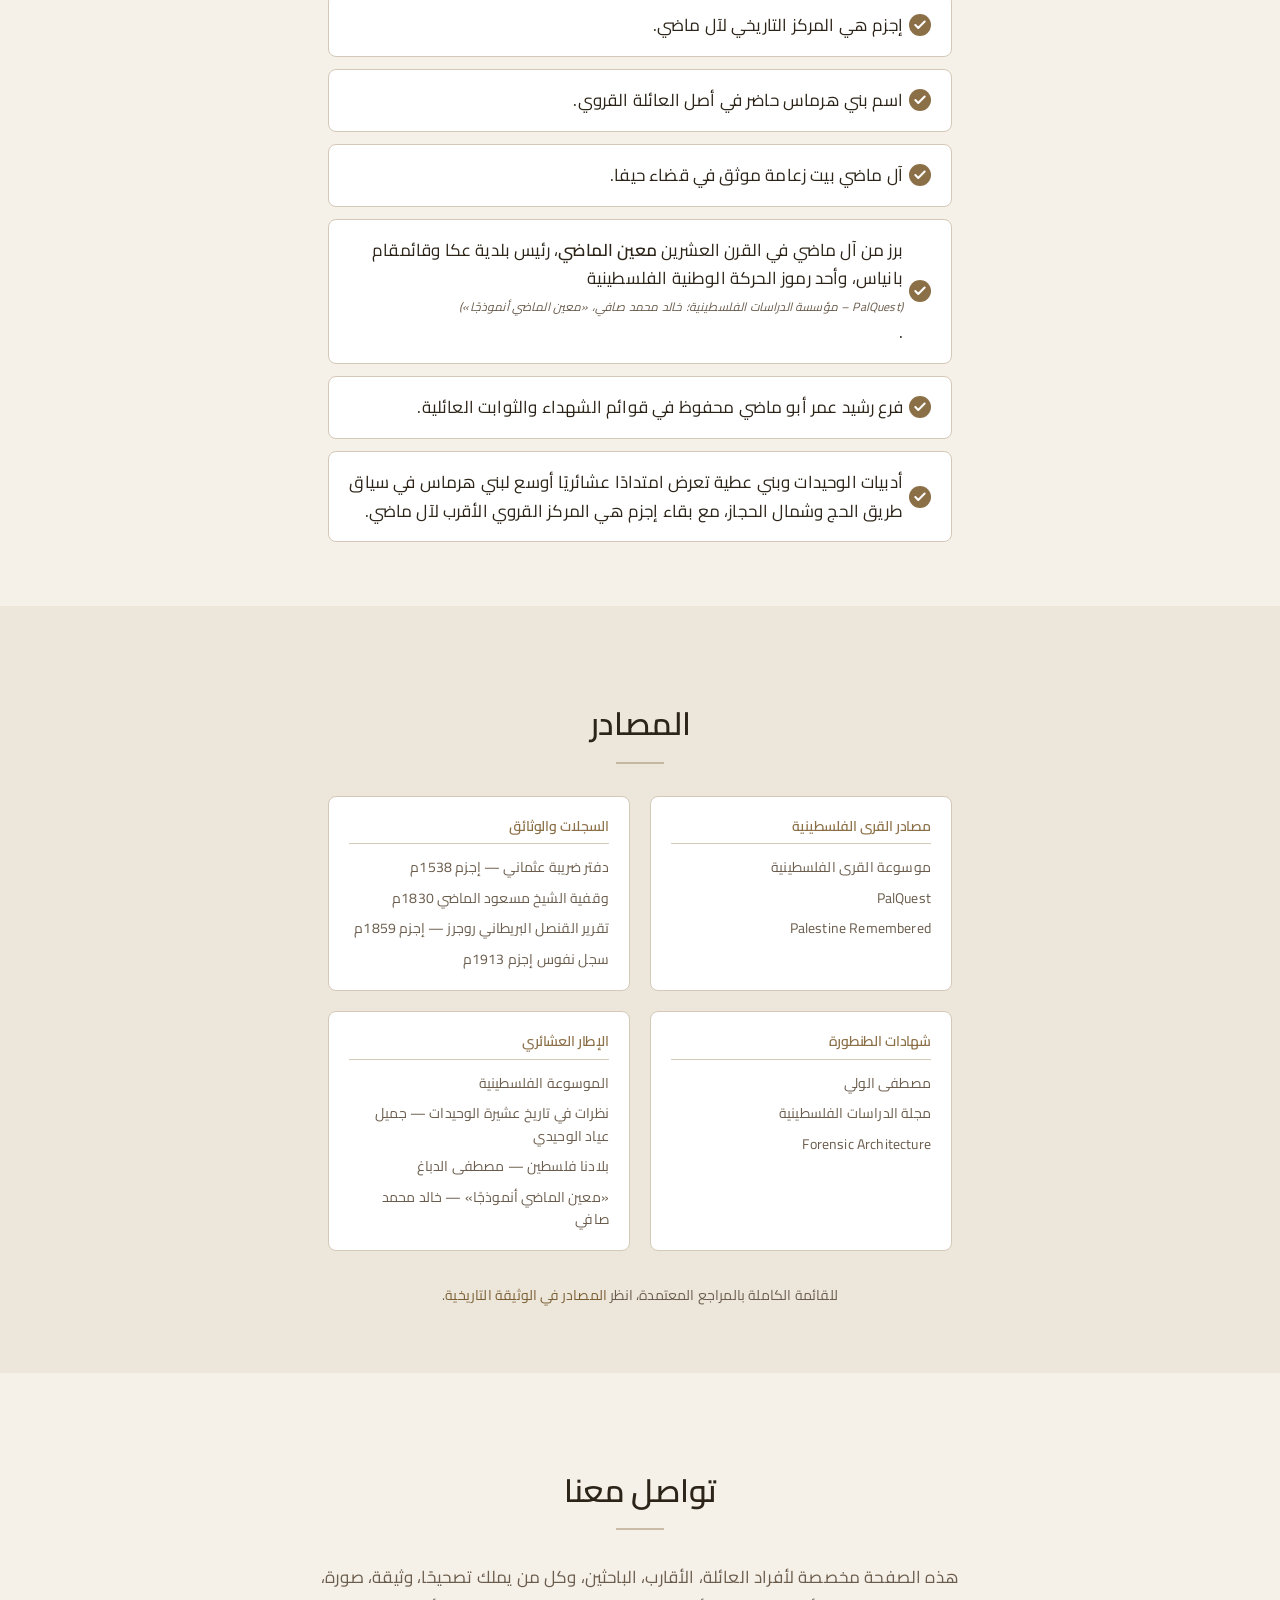
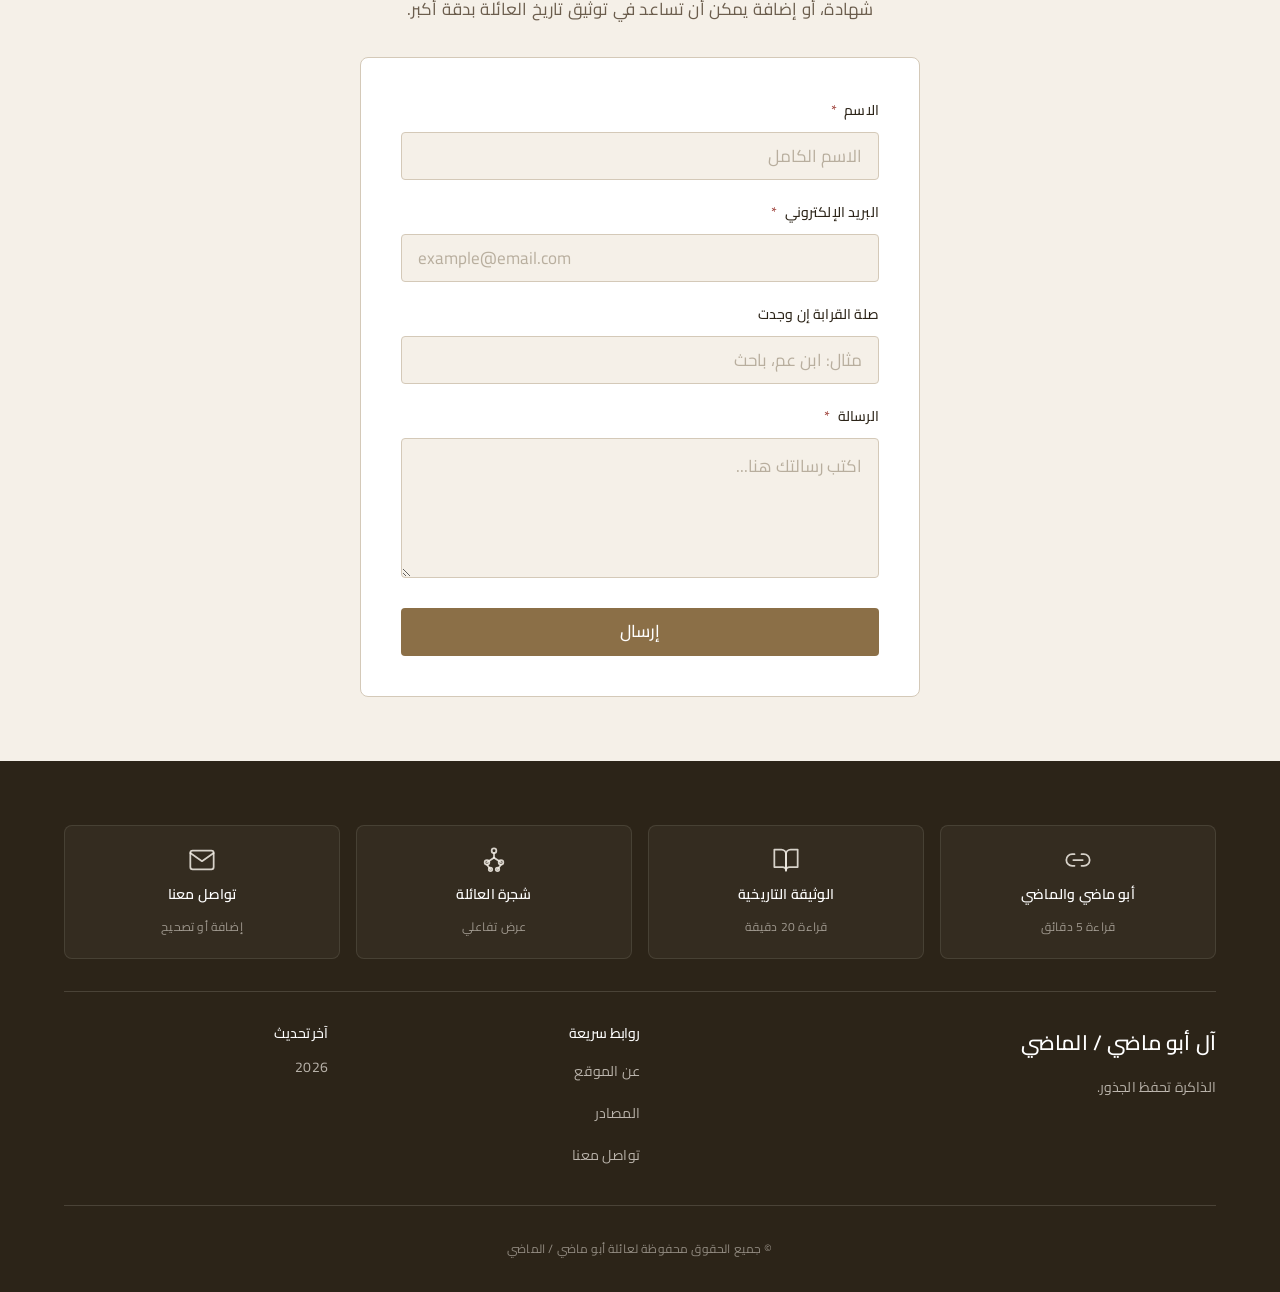
==== commit b2465118: "Refine homepage wording: rename proof section, add 1859 + معين الماضي - Rename "ما الذي تثبته الوثيق" ====
--- a/index.html
+++ b/index.html
@@ -130,7 +130,7 @@
       <article class="evidence-card reveal reveal--card">
         <span class="evidence-card__num">٤</span>
         <h3 class="evidence-card__title">بني هرماس والوحيدات</h3>
-        <p class="evidence-card__text">تذكر المصادر أصل العائلة من <strong>إجزم من بني هرماس</strong>، وتعرض أدبيات الوحيدات امتدادًا عشائريًا أوسع لبني هرماس وبني عطية.</p>
+        <p class="evidence-card__text">تذكر المصادر أصل العائلة من <strong>إجزم من بني هرماس</strong>، وتعرض أدبيات <strong>الوحيدات وبني عطية</strong> امتدادًا عشائريًا أوسع لبني هرماس.</p>
         <a href="expanded.html#sec-10-بني-هرماس-والإطار-العشائري" class="evidence-card__link">اقرأ في الوثيقة ←</a>
       </article>
     </div>
@@ -154,15 +154,15 @@
     <ol class="timeline reveal" role="list">
       <li class="timeline__item">
         <span class="timeline__year">1538م</span>
-        <p class="timeline__event">ذكر <strong>هرماس زيد</strong> في دفتر ضريبة عثماني لإجزم.</p>
+        <p class="timeline__event">ورود اسم <strong>هرماس زيد</strong> في دفتر ضريبة عثماني لإجزم.</p>
       </li>
       <li class="timeline__item">
         <span class="timeline__year">1830م</span>
-        <p class="timeline__event"><strong>وقفية الشيخ مسعود الماضي</strong> (1244هـ).</p>
+        <p class="timeline__event"><strong>وقفية الشيخ مسعود الماضي</strong>.</p>
       </li>
       <li class="timeline__item">
         <span class="timeline__year">1831م</span>
-        <p class="timeline__event">تولّي <strong>الشيخ مسعود الماضي</strong> حكم غزة ويافا.</p>
+        <p class="timeline__event">تولي <strong>الشيخ مسعود الماضي</strong> حكم غزة ويافا.</p>
       </li>
       <li class="timeline__item">
         <span class="timeline__year">1834م</span>
@@ -171,6 +171,10 @@
       <li class="timeline__item">
         <span class="timeline__year">1855م</span>
         <p class="timeline__event">ذكر <strong>محمد الماضي</strong> في سياق حكم حيفا.</p>
+      </li>
+      <li class="timeline__item">
+        <span class="timeline__year">1859م</span>
+        <p class="timeline__event">تقرير <strong>القنصل روجرز</strong> عن إجزم وسكانها وزراعتها.</p>
       </li>
       <li class="timeline__item">
         <span class="timeline__year">1913م</span>
@@ -244,16 +248,17 @@
     </div>
   </section>
 
-  <!-- What the document establishes -->
+  <!-- Key evidence -->
   <section class="section" aria-labelledby="proof-title">
     <div class="reading-container">
-      <h2 class="section-heading reveal" id="proof-title">ما الذي تثبته الوثيقة؟</h2>
+      <h2 class="section-heading reveal" id="proof-title">شواهد أساسية</h2>
       <hr class="section-divider" aria-hidden="true">
       <ul class="proof-list reveal" role="list">
         <li>آل أبو ماضي فرع طنطوري معروف من العائلة.</li>
         <li>إجزم هي المركز التاريخي لآل ماضي.</li>
         <li>اسم بني هرماس حاضر في أصل العائلة القروي.</li>
         <li>آل ماضي بيت زعامة موثق في قضاء حيفا.</li>
+        <li>برز من آل ماضي في القرن العشرين <strong>معين الماضي</strong>، رئيس بلدية عكا وقائمقام بانياس، وأحد رموز الحركة الوطنية الفلسطينية <span class="proof-list__cite">(PalQuest – مؤسسة الدراسات الفلسطينية؛ خالد محمد صافي، «معين الماضي أنموذجًا»)</span>.</li>
         <li>فرع رشيد عمر أبو ماضي محفوظ في قوائم الشهداء والثوابت العائلية.</li>
         <li>أدبيات الوحيدات وبني عطية تعرض امتدادًا عشائريًا أوسع لبني هرماس في سياق طريق الحج وشمال الحجاز، مع بقاء إجزم هي المركز القروي الأقرب لآل ماضي.</li>
       </ul>
@@ -278,8 +283,9 @@
           <h3 class="sources-group__title">السجلات والوثائق</h3>
           <ul class="sources-group__list" role="list">
             <li>دفتر ضريبة عثماني — إجزم 1538م</li>
+            <li>وقفية الشيخ مسعود الماضي 1830م</li>
+            <li>تقرير القنصل البريطاني روجرز — إجزم 1859م</li>
             <li>سجل نفوس إجزم 1913م</li>
-            <li>وقفية الشيخ مسعود الماضي 1830م</li>
           </ul>
         </div>
         <div class="sources-group">
@@ -296,6 +302,7 @@
             <li>الموسوعة الفلسطينية</li>
             <li>نظرات في تاريخ عشيرة الوحيدات — جميل عياد الوحيدي</li>
             <li>بلادنا فلسطين — مصطفى الدباغ</li>
+            <li>«معين الماضي أنموذجًا» — خالد محمد صافي</li>
           </ul>
         </div>
       </div>
--- a/assets/styles.css
+++ b/assets/styles.css
@@ -1265,6 +1265,14 @@
   background-position: center;
 }
 
+.proof-list__cite {
+  display: block;
+  font-size: var(--font-size-caption);
+  color: var(--color-text-secondary);
+  margin-block-start: var(--space-1);
+  font-style: italic;
+}
+
 /* ============================================================
    SOURCES GRID (4 categorized groups)
    ============================================================ */
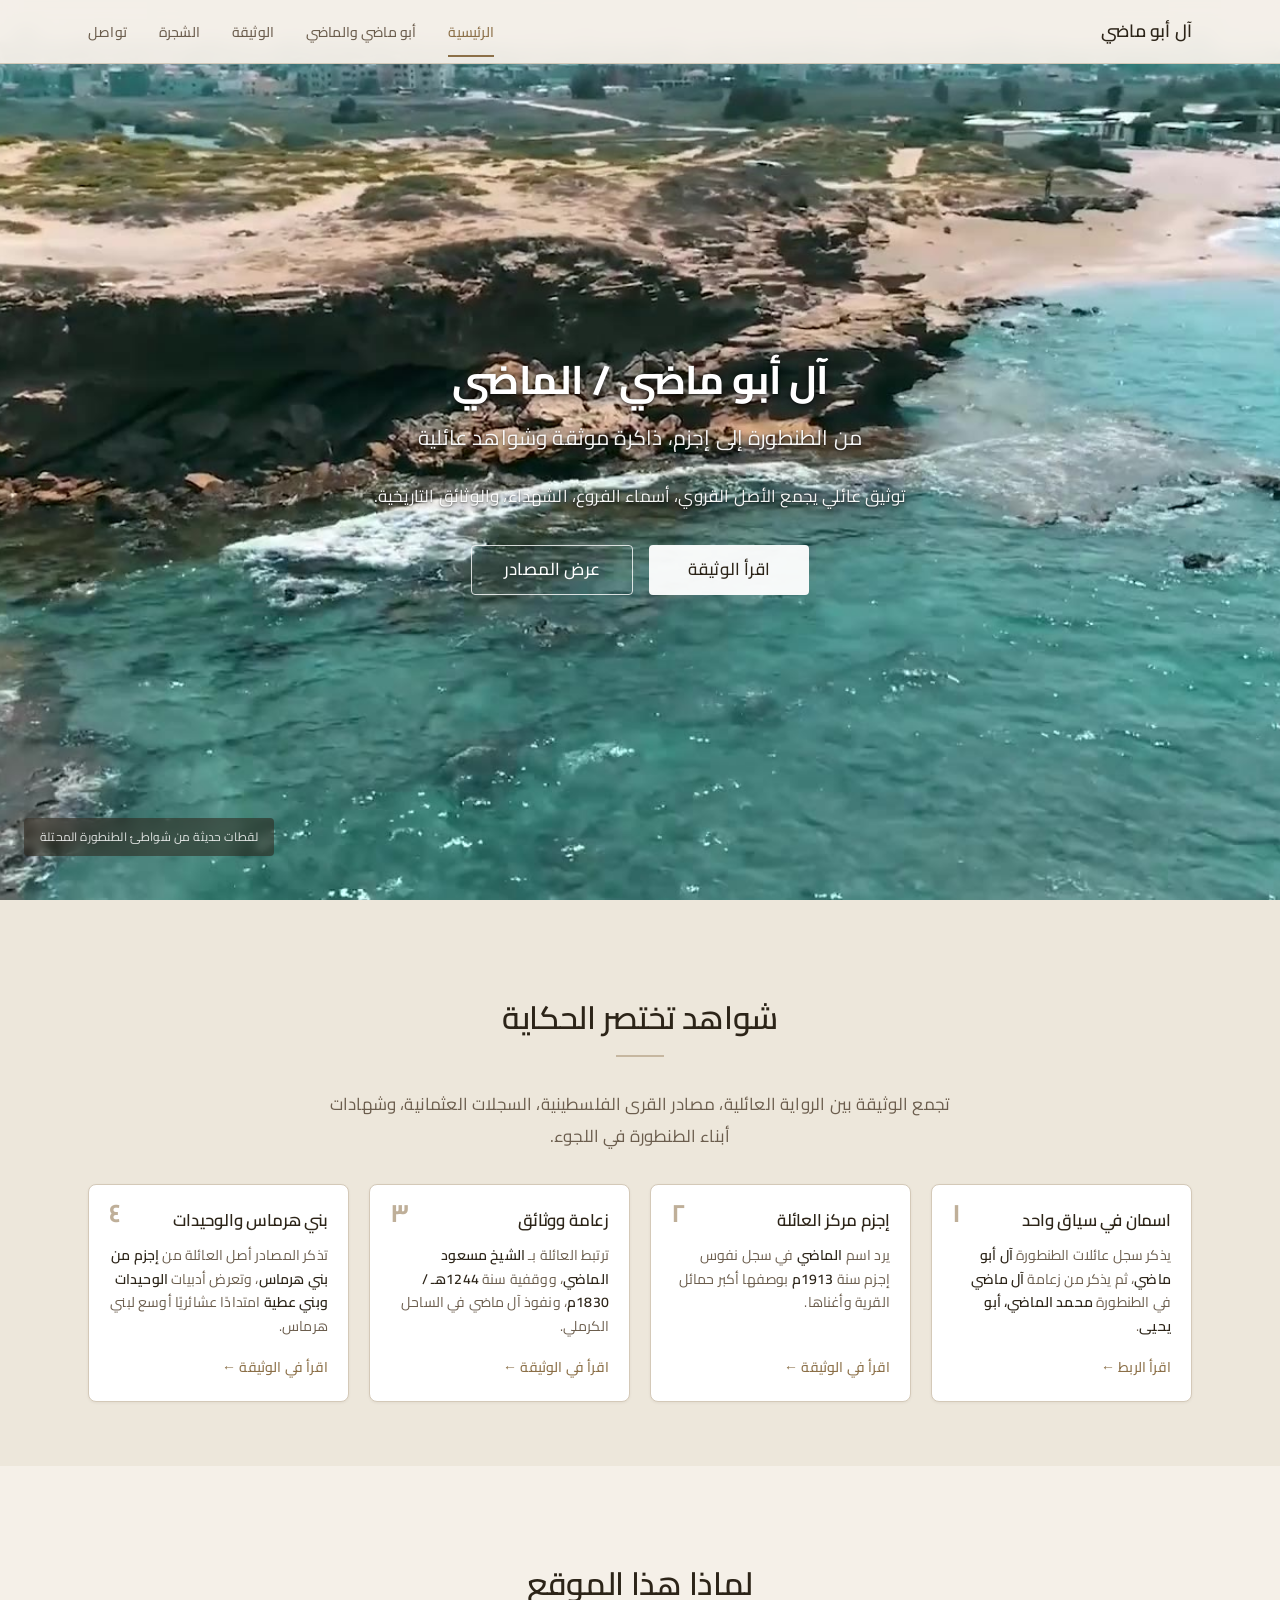
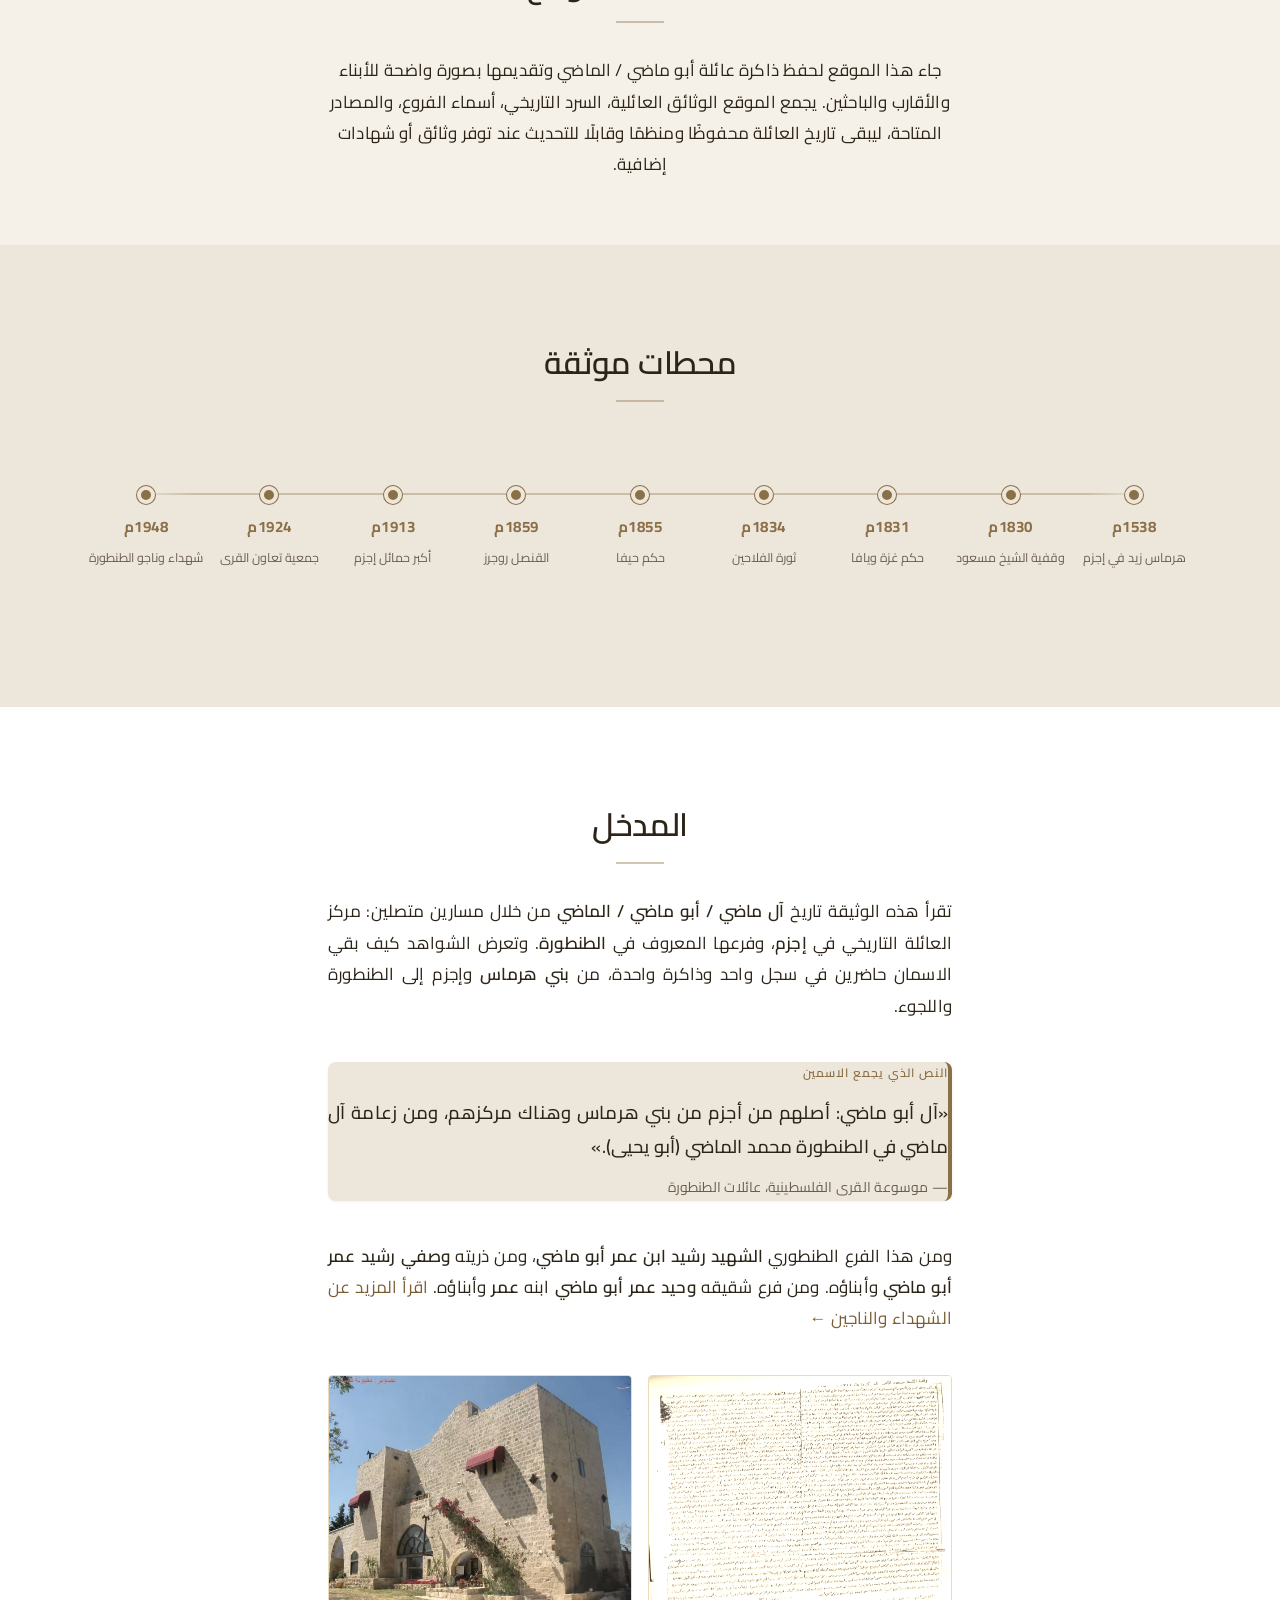
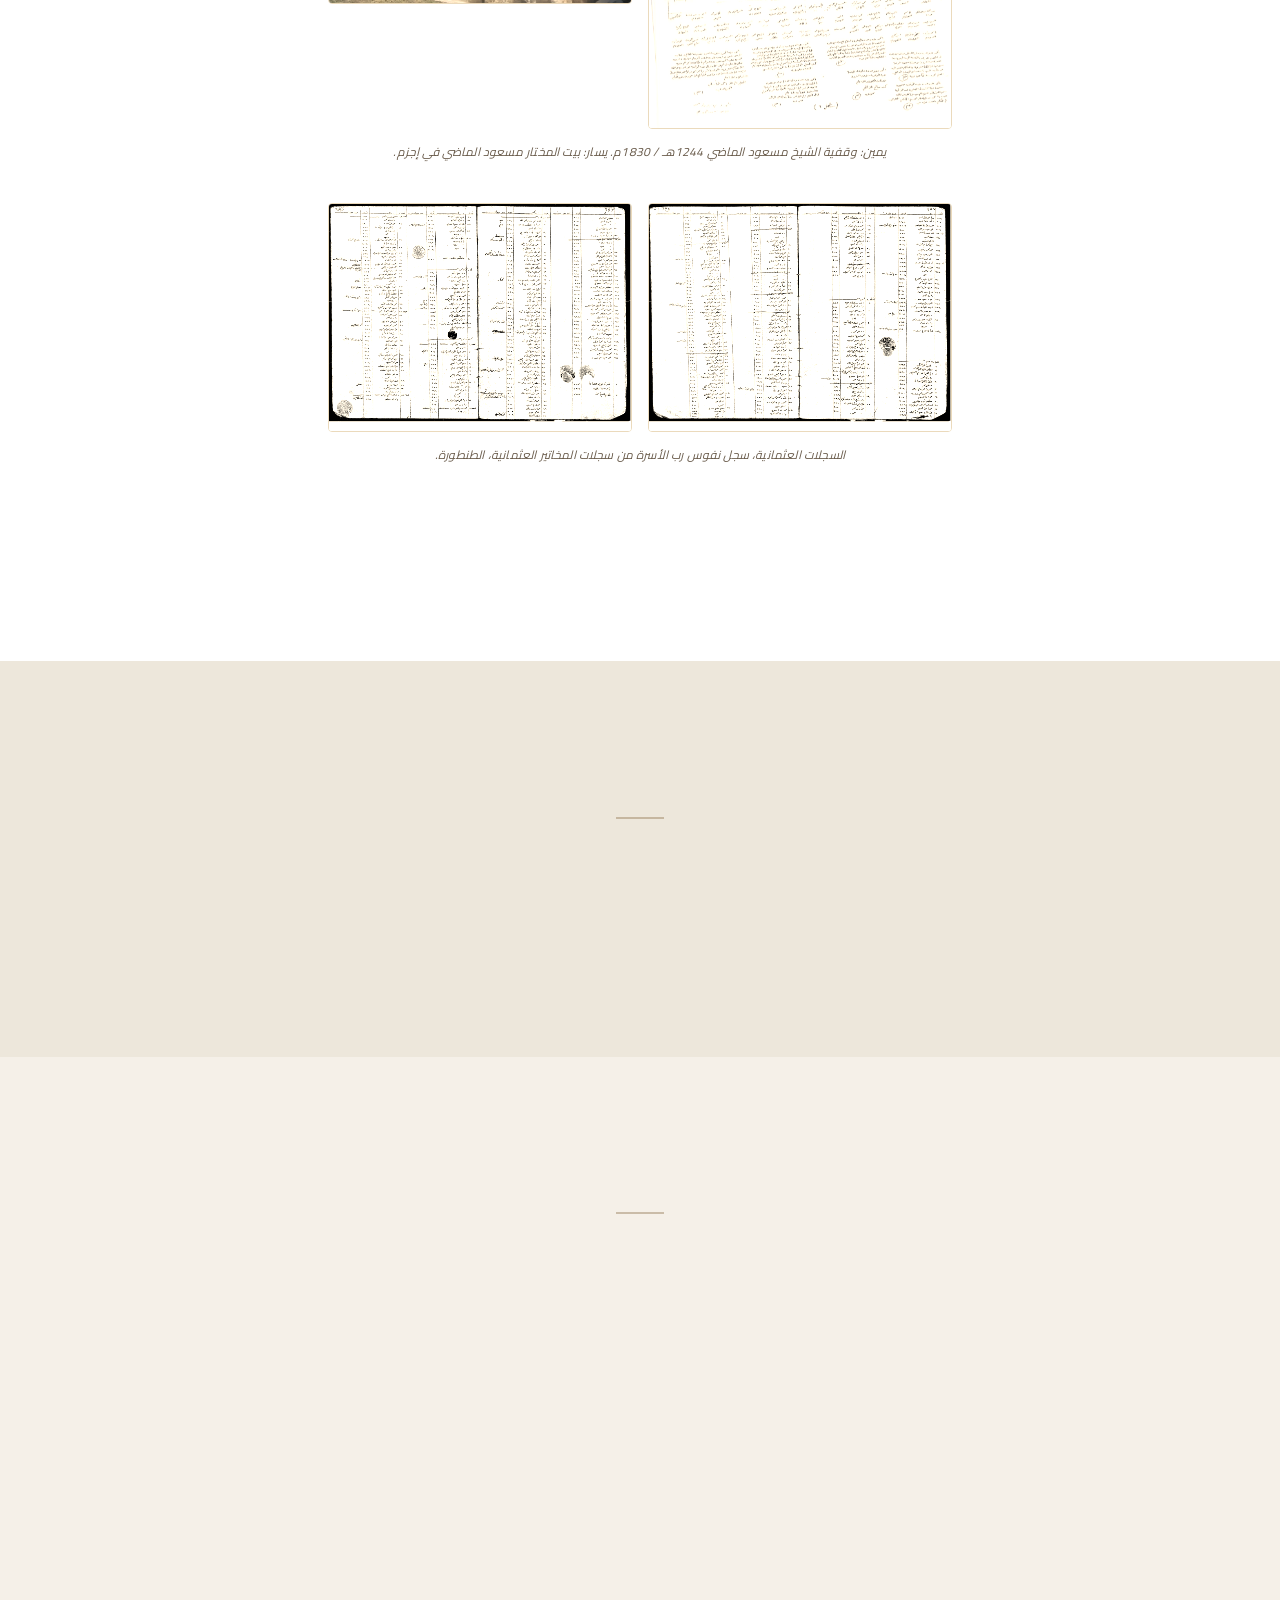
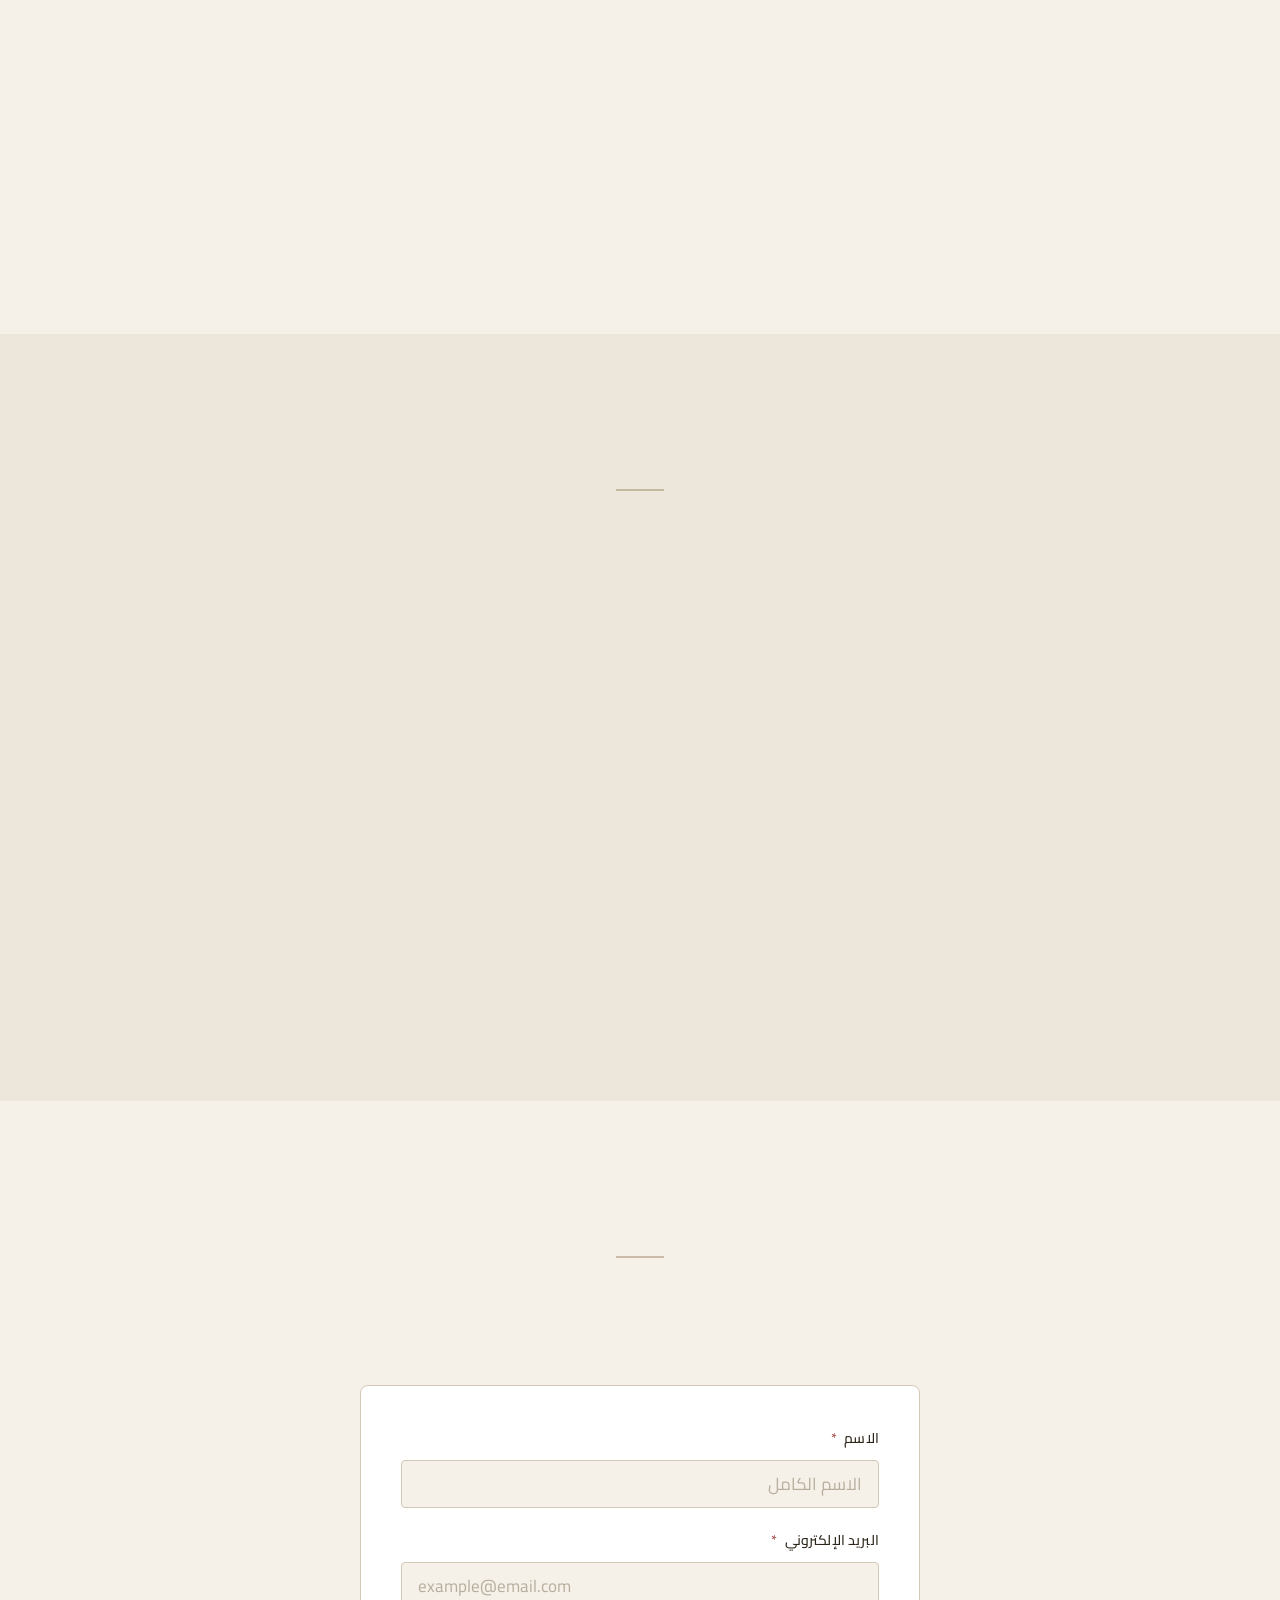
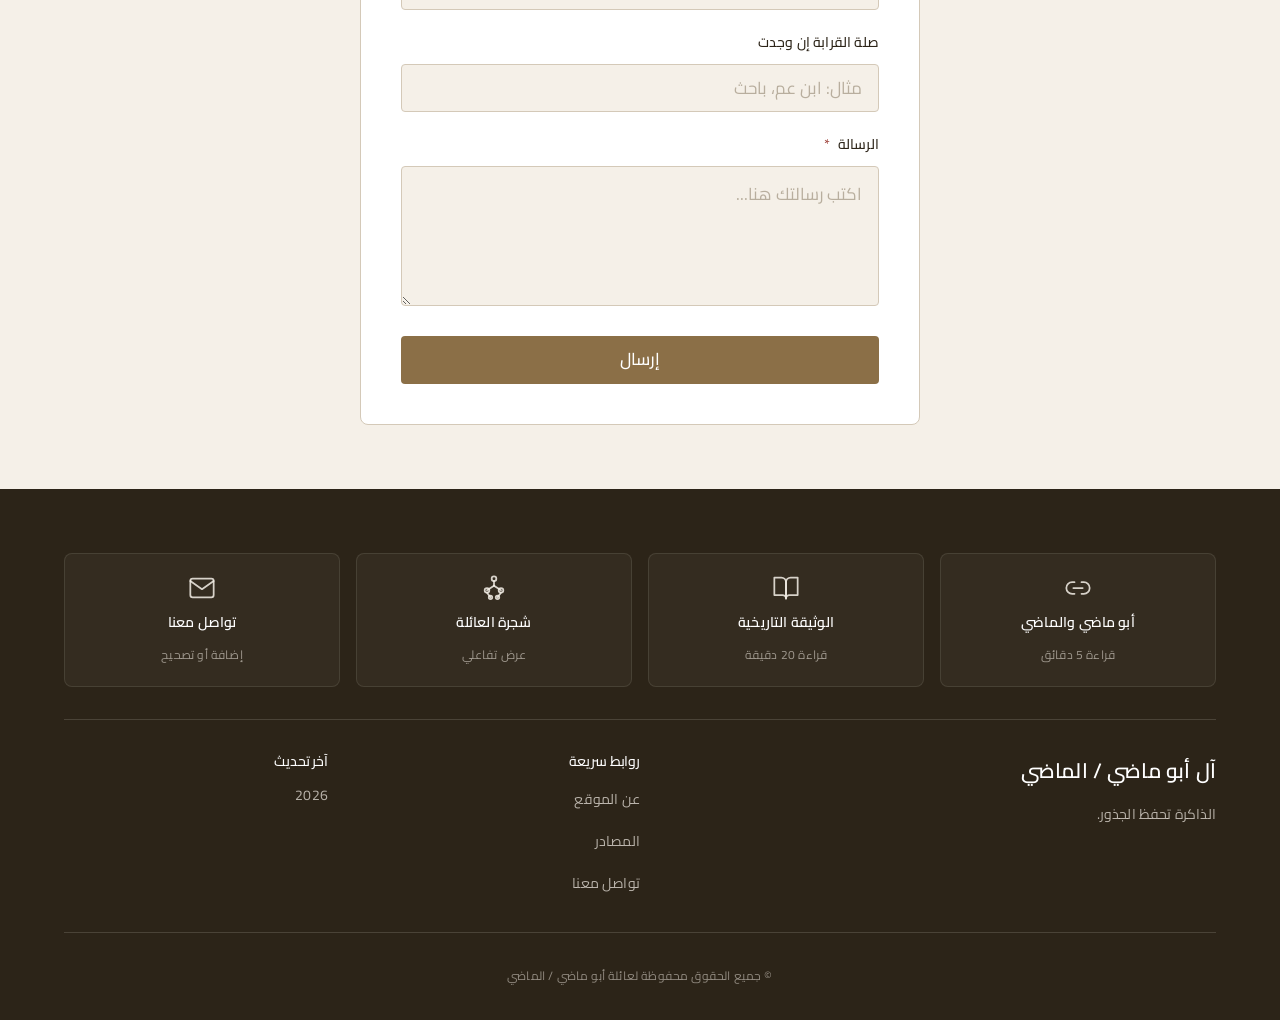
==== commit 387b8ecd: "Convert محطات موثقة from cards to true timeline (RTL spine + hover) - 9 nodes on a continuous horizo" ====
--- a/index.html
+++ b/index.html
@@ -151,46 +151,128 @@
       <h2 class="section-heading reveal" id="timeline-title">محطات موثقة</h2>
       <hr class="section-divider" aria-hidden="true">
     </div>
-    <ol class="timeline reveal" role="list">
-      <li class="timeline__item">
-        <span class="timeline__year">1538م</span>
-        <p class="timeline__event">ورود اسم <strong>هرماس زيد</strong> في دفتر ضريبة عثماني لإجزم.</p>
-      </li>
-      <li class="timeline__item">
-        <span class="timeline__year">1830م</span>
-        <p class="timeline__event"><strong>وقفية الشيخ مسعود الماضي</strong>.</p>
-      </li>
-      <li class="timeline__item">
-        <span class="timeline__year">1831م</span>
-        <p class="timeline__event">تولي <strong>الشيخ مسعود الماضي</strong> حكم غزة ويافا.</p>
-      </li>
-      <li class="timeline__item">
-        <span class="timeline__year">1834م</span>
-        <p class="timeline__event">دور آل ماضي في <strong>ثورة الفلاحين</strong>.</p>
-      </li>
-      <li class="timeline__item">
-        <span class="timeline__year">1855م</span>
-        <p class="timeline__event">ذكر <strong>محمد الماضي</strong> في سياق حكم حيفا.</p>
-      </li>
-      <li class="timeline__item">
-        <span class="timeline__year">1859م</span>
-        <p class="timeline__event">تقرير <strong>القنصل روجرز</strong> عن إجزم وسكانها وزراعتها.</p>
-      </li>
-      <li class="timeline__item">
-        <span class="timeline__year">1913م</span>
-        <p class="timeline__event">ورود <strong>الماضي</strong> كأكبر حمائل إجزم وأغناها.</p>
-      </li>
-      <li class="timeline__item">
-        <span class="timeline__year">1924م</span>
-        <p class="timeline__event">انطلاق <strong>جمعية تعاون القرى</strong> من إجزم.</p>
-      </li>
-      <li class="timeline__item">
-        <a href="shuhada.html" class="timeline__link">
-          <span class="timeline__year">1948م</span>
-          <p class="timeline__event">حضور آل أبو ماضي في <strong>شهداء وناجي الطنطورة</strong>.</p>
-        </a>
-      </li>
-    </ol>
+    <div class="timeline-flow-wrap reveal">
+      <ol class="timeline-flow" role="list">
+        <li class="timeline-flow__item">
+          <button class="timeline-flow__node" type="button">
+            <span class="timeline-flow__dot" aria-hidden="true"></span>
+            <span class="timeline-flow__year">1538م</span>
+            <span class="timeline-flow__label">هرماس زيد في إجزم</span>
+          </button>
+          <div class="timeline-flow__detail" role="region" aria-label="تفاصيل 1538م">
+            <h3 class="timeline-flow__detail-title">ورود اسم هرماس زيد في دفتر ضريبة عثماني لإجزم</h3>
+            <p class="timeline-flow__detail-body">يرد اسم <strong>هرماس زيد</strong> في دفتر ضريبة عثماني سنة <strong>945هـ / 1538م</strong> ضمن أسماء دافعي الضرائب في إجزم، وهو من أقدم الشواهد التي تعكس حضور اسم هرماس في القرية منذ القرن السادس عشر.</p>
+            <p class="timeline-flow__detail-source">دفتر ضريبة عثماني لإجزم، 945هـ / 1538م، كما نقله د. محمد عقل.</p>
+          </div>
+        </li>
+
+        <li class="timeline-flow__item">
+          <button class="timeline-flow__node" type="button">
+            <span class="timeline-flow__dot" aria-hidden="true"></span>
+            <span class="timeline-flow__year">1830م</span>
+            <span class="timeline-flow__label">وقفية الشيخ مسعود</span>
+          </button>
+          <div class="timeline-flow__detail" role="region" aria-label="تفاصيل 1830م">
+            <h3 class="timeline-flow__detail-title">وقفية الشيخ مسعود الماضي</h3>
+            <p class="timeline-flow__detail-body">تُعد <strong>وقفية الشيخ مسعود الماضي</strong> المؤرخة سنة <strong>1244هـ / 1830م</strong> شاهدًا وثائقيًا مهمًا على حضور آل ماضي في إجزم في النصف الأول من القرن التاسع عشر، وعلى مكانتهم الاجتماعية والاقتصادية في القرية.</p>
+            <img class="timeline-flow__detail-image" src="assets/images/waqf-1830.jpg" alt="وقفية الشيخ مسعود الماضي 1244هـ / 1830م" loading="lazy">
+            <p class="timeline-flow__detail-source">وقفية الشيخ مسعود الماضي، 1244هـ / 1830م.</p>
+          </div>
+        </li>
+
+        <li class="timeline-flow__item">
+          <button class="timeline-flow__node" type="button">
+            <span class="timeline-flow__dot" aria-hidden="true"></span>
+            <span class="timeline-flow__year">1831م</span>
+            <span class="timeline-flow__label">حكم غزة ويافا</span>
+          </button>
+          <div class="timeline-flow__detail" role="region" aria-label="تفاصيل 1831م">
+            <h3 class="timeline-flow__detail-title">تولي الشيخ مسعود الماضي حكم غزة ويافا</h3>
+            <p class="timeline-flow__detail-body">ترتبط سيرة الشيخ <strong>مسعود الماضي</strong> بتوليه حكم <strong>غزة ويافا سنة 1831م</strong> بصفة متسلّم، بما يعكس امتداد نفوذ آل ماضي خارج إجزم إلى مستوى إداري وسياسي أوسع في فلسطين.</p>
+            <p class="timeline-flow__detail-source">دراسات تاريخية ووثائق بريطانية، كما نقلها ألكسندر شولش.</p>
+          </div>
+        </li>
+
+        <li class="timeline-flow__item">
+          <button class="timeline-flow__node" type="button">
+            <span class="timeline-flow__dot" aria-hidden="true"></span>
+            <span class="timeline-flow__year">1834م</span>
+            <span class="timeline-flow__label">ثورة الفلاحين</span>
+          </button>
+          <div class="timeline-flow__detail" role="region" aria-label="تفاصيل 1834م">
+            <h3 class="timeline-flow__detail-title">دور آل ماضي في ثورة الفلاحين</h3>
+            <p class="timeline-flow__detail-body">برز آل ماضي في أحداث <strong>ثورة الفلاحين سنة 1834م</strong> في فلسطين، وارتبط اسم الشيخ مسعود الماضي بهذه المرحلة بوصفه من زعامات الساحل الكرملي في مواجهة التحولات السياسية التي شهدتها البلاد آنذاك.</p>
+            <p class="timeline-flow__detail-source">Alexander Schölch، ووثائق FO 78/1120.</p>
+          </div>
+        </li>
+
+        <li class="timeline-flow__item">
+          <button class="timeline-flow__node" type="button">
+            <span class="timeline-flow__dot" aria-hidden="true"></span>
+            <span class="timeline-flow__year">1855م</span>
+            <span class="timeline-flow__label">حكم حيفا</span>
+          </button>
+          <div class="timeline-flow__detail" role="region" aria-label="تفاصيل 1855م">
+            <h3 class="timeline-flow__detail-title">ذكر محمد الماضي في سياق حكم حيفا</h3>
+            <p class="timeline-flow__detail-body">يرد اسم <strong>محمد الماضي</strong> في سياق حكم <strong>حيفا سنة 1855م</strong>، بما يعكس استمرار الحضور الإداري والسياسي للعائلة بعد مرحلة الشيخ مسعود الماضي، واستمرار ارتباطها بقضاء حيفا ومحيطه.</p>
+            <p class="timeline-flow__detail-source">دراسات تاريخية عن آل ماضي في القرن التاسع عشر.</p>
+          </div>
+        </li>
+
+        <li class="timeline-flow__item">
+          <button class="timeline-flow__node" type="button">
+            <span class="timeline-flow__dot" aria-hidden="true"></span>
+            <span class="timeline-flow__year">1859م</span>
+            <span class="timeline-flow__label">القنصل روجرز</span>
+          </button>
+          <div class="timeline-flow__detail" role="region" aria-label="تفاصيل 1859م">
+            <h3 class="timeline-flow__detail-title">تقرير القنصل روجرز عن إجزم وسكانها وزراعتها</h3>
+            <p class="timeline-flow__detail-body">أفاد القنصل البريطاني <strong>روجرز</strong> عند زيارته إجزم سنة <strong>1859م</strong> بأن عدد سكانها بلغ نحو ألف نسمة، وأنهم يزرعون نحو 64 فدانًا من الأراضي، وهو شاهد إضافي على أهمية إجزم في القرن التاسع عشر.</p>
+            <p class="timeline-flow__detail-source">تقرير القنصل البريطاني روجرز، 1859م.</p>
+          </div>
+        </li>
+
+        <li class="timeline-flow__item">
+          <button class="timeline-flow__node" type="button">
+            <span class="timeline-flow__dot" aria-hidden="true"></span>
+            <span class="timeline-flow__year">1913م</span>
+            <span class="timeline-flow__label">أكبر حمائل إجزم</span>
+          </button>
+          <div class="timeline-flow__detail" role="region" aria-label="تفاصيل 1913م">
+            <h3 class="timeline-flow__detail-title">ورود الماضي كأكبر حمائل إجزم وأغناها</h3>
+            <p class="timeline-flow__detail-body">يذكر <strong>سجل نفوس عثماني لإجزم سنة 1913م</strong> أن <strong>الماضي</strong> كانت <strong>أكبر حمائل القرية وأغناها</strong>، وهو من أوضح الشواهد على مركزية العائلة في إجزم في أواخر العهد العثماني.</p>
+            <p class="timeline-flow__detail-source">قراءة د. محمد عقل لسجل نفوس إجزم العثماني سنة 1913م.</p>
+          </div>
+        </li>
+
+        <li class="timeline-flow__item">
+          <button class="timeline-flow__node" type="button">
+            <span class="timeline-flow__dot" aria-hidden="true"></span>
+            <span class="timeline-flow__year">1924م</span>
+            <span class="timeline-flow__label">جمعية تعاون القرى</span>
+          </button>
+          <div class="timeline-flow__detail" role="region" aria-label="تفاصيل 1924م">
+            <h3 class="timeline-flow__detail-title">انطلاق جمعية تعاون القرى من إجزم</h3>
+            <p class="timeline-flow__detail-body">ارتبط اسم إجزم سنة <strong>1924م</strong> بـ <strong>جمعية تعاون القرى</strong>، وظهر في هذا السياق حضور شخصيات من آل ماضي، بما يعكس استمرار دور القرية والعائلة في المجال العام القروي والوطني في قضاء حيفا.</p>
+            <p class="timeline-flow__detail-source">موسوعة القرى الفلسطينية، إجزم، التاريخ النضالي والفدائيون.</p>
+          </div>
+        </li>
+
+        <li class="timeline-flow__item">
+          <button class="timeline-flow__node" type="button">
+            <span class="timeline-flow__dot" aria-hidden="true"></span>
+            <span class="timeline-flow__year">1948م</span>
+            <span class="timeline-flow__label">شهداء وناجو الطنطورة</span>
+          </button>
+          <div class="timeline-flow__detail" role="region" aria-label="تفاصيل 1948م">
+            <h3 class="timeline-flow__detail-title">حضور آل أبو ماضي في شهداء وناجي الطنطورة</h3>
+            <p class="timeline-flow__detail-body">تظهر أسماء من <strong>آل أبو ماضي</strong> في توثيق الطنطورة سنة <strong>1948م</strong>، ومنهم <strong>الشهيد رشيد ابن عمر أبو ماضي</strong> و<strong>الشهيد حسن أنيس أبو ماضي</strong>، إلى جانب أسماء من الناجين مثل <strong>فواز أنيس أبو ماضي</strong> و<strong>يحيى أبو ماضي</strong>.</p>
+            <a href="shuhada.html" class="timeline-flow__detail-link">اقرأ المزيد عن الشهداء والناجين ←</a>
+            <p class="timeline-flow__detail-source">موسوعة القرى الفلسطينية، Forensic Architecture، وشهادات مصطفى الولي.</p>
+          </div>
+        </li>
+      </ol>
+    </div>
   </section>
 
   <!-- Intro: المدخل -->
--- a/assets/styles.css
+++ b/assets/styles.css
@@ -1119,68 +1119,296 @@
 }
 
 /* ============================================================
-   TIMELINE (محطات موثقة)
+   TIMELINE FLOW (محطات موثقة) — horizontal RTL spine + hover detail
    ============================================================ */
 
-.timeline {
-  list-style: none;
-  display: grid;
-  grid-template-columns: repeat(auto-fit, minmax(220px, 1fr));
-  gap: var(--space-4);
+.timeline-flow-wrap {
+  position: relative;
   max-width: var(--container-max);
   margin-inline: auto;
-  padding: var(--space-8) var(--space-6) 0;
-  counter-reset: timeline;
-}
-
-.timeline__item {
+  padding: var(--space-12) var(--space-6) var(--space-16);
+  overflow-x: clip;
+  overflow-y: visible;
+}
+
+.timeline-flow {
   position: relative;
-  background-color: var(--color-surface);
+  display: grid;
+  grid-template-columns: repeat(9, 1fr);
+  gap: var(--space-2);
+  list-style: none;
+  padding: 0;
+  margin: 0;
+}
+
+/* The continuous spine */
+.timeline-flow::before {
+  content: '';
+  position: absolute;
+  top: 11px; /* center of dot vertically */
+  inset-inline: 4%;
+  height: 2px;
+  background: linear-gradient(to left, transparent, var(--color-accent) 6%, var(--color-accent) 94%, transparent);
+  opacity: 0.35;
+  z-index: 0;
+}
+
+.timeline-flow__item {
+  position: relative;
+  z-index: 1;
+}
+
+.timeline-flow__node {
+  display: flex;
+  flex-direction: column;
+  align-items: center;
+  gap: var(--space-2);
+  cursor: pointer;
+  background: transparent;
+  border: 0;
+  font-family: inherit;
+  padding: var(--space-1) 0 var(--space-3);
+  color: inherit;
+  width: 100%;
+  text-align: center;
+}
+
+.timeline-flow__node:focus {
+  outline: none;
+}
+
+.timeline-flow__dot {
+  width: 18px;
+  height: 18px;
+  border-radius: 50%;
+  background: var(--color-accent);
+  border: 4px solid var(--color-surface-alt);
+  box-shadow: 0 0 0 1px var(--color-accent);
+  transition: transform 250ms ease, box-shadow 250ms ease;
+}
+
+.timeline-flow__node:hover .timeline-flow__dot,
+.timeline-flow__node:focus-visible .timeline-flow__dot {
+  transform: scale(1.4);
+  box-shadow: 0 0 0 6px rgba(139, 111, 71, 0.18);
+}
+
+.timeline-flow__year {
+  font-size: 0.95rem;
+  font-weight: var(--font-weight-bold);
+  color: var(--color-accent);
+  letter-spacing: 0.5px;
+}
+
+.timeline-flow__label {
+  font-size: 0.78rem;
+  color: var(--color-text-secondary);
+  line-height: 1.45;
+  max-width: 130px;
+}
+
+/* Detail card — hidden by default, shown on hover/focus-within */
+.timeline-flow__detail {
+  position: absolute;
+  top: calc(100% + var(--space-2));
+  left: 50%;
+  transform: translateX(-50%) translateY(-6px);
+  width: 320px;
+  max-width: calc(100vw - var(--space-8));
+  background: var(--color-surface);
   border: 1px solid var(--color-border);
   border-radius: var(--radius-md);
   padding: var(--space-5);
-  border-inline-start: 3px solid var(--color-accent);
-  transition: box-shadow var(--transition-normal), transform var(--transition-normal);
-}
-
-.timeline__item:hover {
-  box-shadow: var(--shadow-subtle);
-  transform: translateY(-2px);
-}
-
-.timeline__year {
+  box-shadow: 0 8px 24px rgba(44, 36, 24, 0.12);
+  text-align: start;
+  opacity: 0;
+  visibility: hidden;
+  pointer-events: none;
+  transition: opacity 200ms ease, transform 250ms ease;
+  z-index: 20;
+}
+
+.timeline-flow__detail::before {
+  content: '';
+  position: absolute;
+  top: -7px;
+  left: 50%;
+  transform: translateX(-50%) rotate(45deg);
+  width: 12px;
+  height: 12px;
+  background: var(--color-surface);
+  border-top: 1px solid var(--color-border);
+  border-left: 1px solid var(--color-border);
+}
+
+.timeline-flow__item:hover .timeline-flow__detail,
+.timeline-flow__item:focus-within .timeline-flow__detail {
+  opacity: 1;
+  visibility: visible;
+  pointer-events: auto;
+  transform: translateX(-50%) translateY(0);
+}
+
+/* Edge alignment: first DOM child is rightmost in RTL — anchor popup right edge */
+.timeline-flow__item:first-child .timeline-flow__detail {
+  left: auto;
+  right: 0;
+  transform: translateY(-6px);
+}
+
+.timeline-flow__item:first-child:hover .timeline-flow__detail,
+.timeline-flow__item:first-child:focus-within .timeline-flow__detail {
+  transform: translateY(0);
+}
+
+.timeline-flow__item:first-child .timeline-flow__detail::before {
+  left: auto;
+  right: calc(50% - 9px);
+  transform: rotate(45deg);
+}
+
+/* Last DOM child is leftmost in RTL — anchor popup left edge */
+.timeline-flow__item:last-child .timeline-flow__detail {
+  left: 0;
+  right: auto;
+  transform: translateY(-6px);
+}
+
+.timeline-flow__item:last-child:hover .timeline-flow__detail,
+.timeline-flow__item:last-child:focus-within .timeline-flow__detail {
+  transform: translateY(0);
+}
+
+.timeline-flow__item:last-child .timeline-flow__detail::before {
+  left: calc(50% - 9px);
+  right: auto;
+  transform: rotate(45deg);
+}
+
+.timeline-flow__detail-title {
+  font-size: 1rem;
+  font-weight: var(--font-weight-semibold);
+  color: var(--color-text-primary);
+  margin: 0 0 var(--space-3);
+  line-height: 1.55;
+}
+
+.timeline-flow__detail-body {
+  font-size: var(--font-size-small);
+  line-height: 1.75;
+  color: var(--color-text-primary);
+  margin: 0;
+}
+
+.timeline-flow__detail-body strong {
+  color: var(--color-accent);
+}
+
+.timeline-flow__detail-image {
+  width: 100%;
+  max-height: 180px;
+  object-fit: cover;
+  object-position: top;
+  border-radius: var(--radius-sm);
+  margin-block: var(--space-3);
+  border: 1px solid var(--color-border);
+  display: block;
+}
+
+.timeline-flow__detail-link {
   display: inline-block;
-  font-size: 1.05rem;
-  font-weight: var(--font-weight-bold);
+  margin-block-start: var(--space-3);
+  font-size: var(--font-size-small);
   color: var(--color-accent);
-  margin-block-end: var(--space-2);
-  letter-spacing: 0.5px;
-}
-
-.timeline__event {
-  font-size: var(--font-size-small);
+  font-weight: var(--font-weight-medium);
+  text-decoration: none;
+  transition: color var(--transition-fast);
+}
+
+.timeline-flow__detail-link:hover {
+  color: var(--color-text-primary);
+  text-decoration: underline;
+  text-underline-offset: 4px;
+}
+
+.timeline-flow__detail-source {
+  font-size: var(--font-size-caption);
   color: var(--color-text-secondary);
-  line-height: 1.7;
-  margin: 0;
-}
-
-.timeline__event strong {
-  color: var(--color-text-primary);
-}
-
-.timeline__link {
-  display: block;
-  text-decoration: none;
-  color: inherit;
-  margin: calc(var(--space-5) * -1);
-  padding: var(--space-5);
-  border-radius: var(--radius-md);
-}
-
-.timeline__link::after {
-  content: ' ←';
-  color: var(--color-accent);
-  font-weight: var(--font-weight-bold);
+  font-style: italic;
+  margin: var(--space-3) 0 0;
+  padding-block-start: var(--space-3);
+  border-top: 1px solid var(--color-border);
+}
+
+/* Mobile: vertical timeline */
+@media (max-width: 767px) {
+  .timeline-flow-wrap {
+    padding: var(--space-6) var(--space-5) var(--space-8);
+  }
+
+  .timeline-flow {
+    grid-template-columns: 1fr;
+    gap: var(--space-6);
+    padding-inline-start: var(--space-8);
+  }
+
+  /* Vertical spine */
+  .timeline-flow::before {
+    top: 0;
+    bottom: 0;
+    inset-inline-start: 12px;
+    inset-inline-end: auto;
+    height: auto;
+    width: 2px;
+    background: var(--color-accent);
+    opacity: 0.25;
+  }
+
+  .timeline-flow__node {
+    flex-direction: row;
+    align-items: center;
+    justify-content: flex-start;
+    gap: var(--space-3);
+    text-align: start;
+    padding: 0;
+    width: auto;
+  }
+
+  .timeline-flow__dot {
+    flex-shrink: 0;
+    margin-inline-start: -28px; /* sit on the spine */
+  }
+
+  .timeline-flow__label {
+    max-width: none;
+    font-size: 0.85rem;
+  }
+
+  .timeline-flow__detail {
+    position: static;
+    transform: none;
+    opacity: 1;
+    visibility: visible;
+    pointer-events: auto;
+    width: 100%;
+    max-width: 100%;
+    margin-block-start: var(--space-3);
+    margin-inline-start: 0;
+    box-shadow: none;
+    padding: var(--space-4);
+    background: rgba(255, 255, 255, 0.5);
+  }
+
+  .timeline-flow__item:first-child .timeline-flow__detail,
+  .timeline-flow__item:last-child .timeline-flow__detail {
+    left: auto;
+    right: auto;
+    transform: none;
+  }
+
+  .timeline-flow__detail::before {
+    display: none;
+  }
 }
 
 /* ============================================================
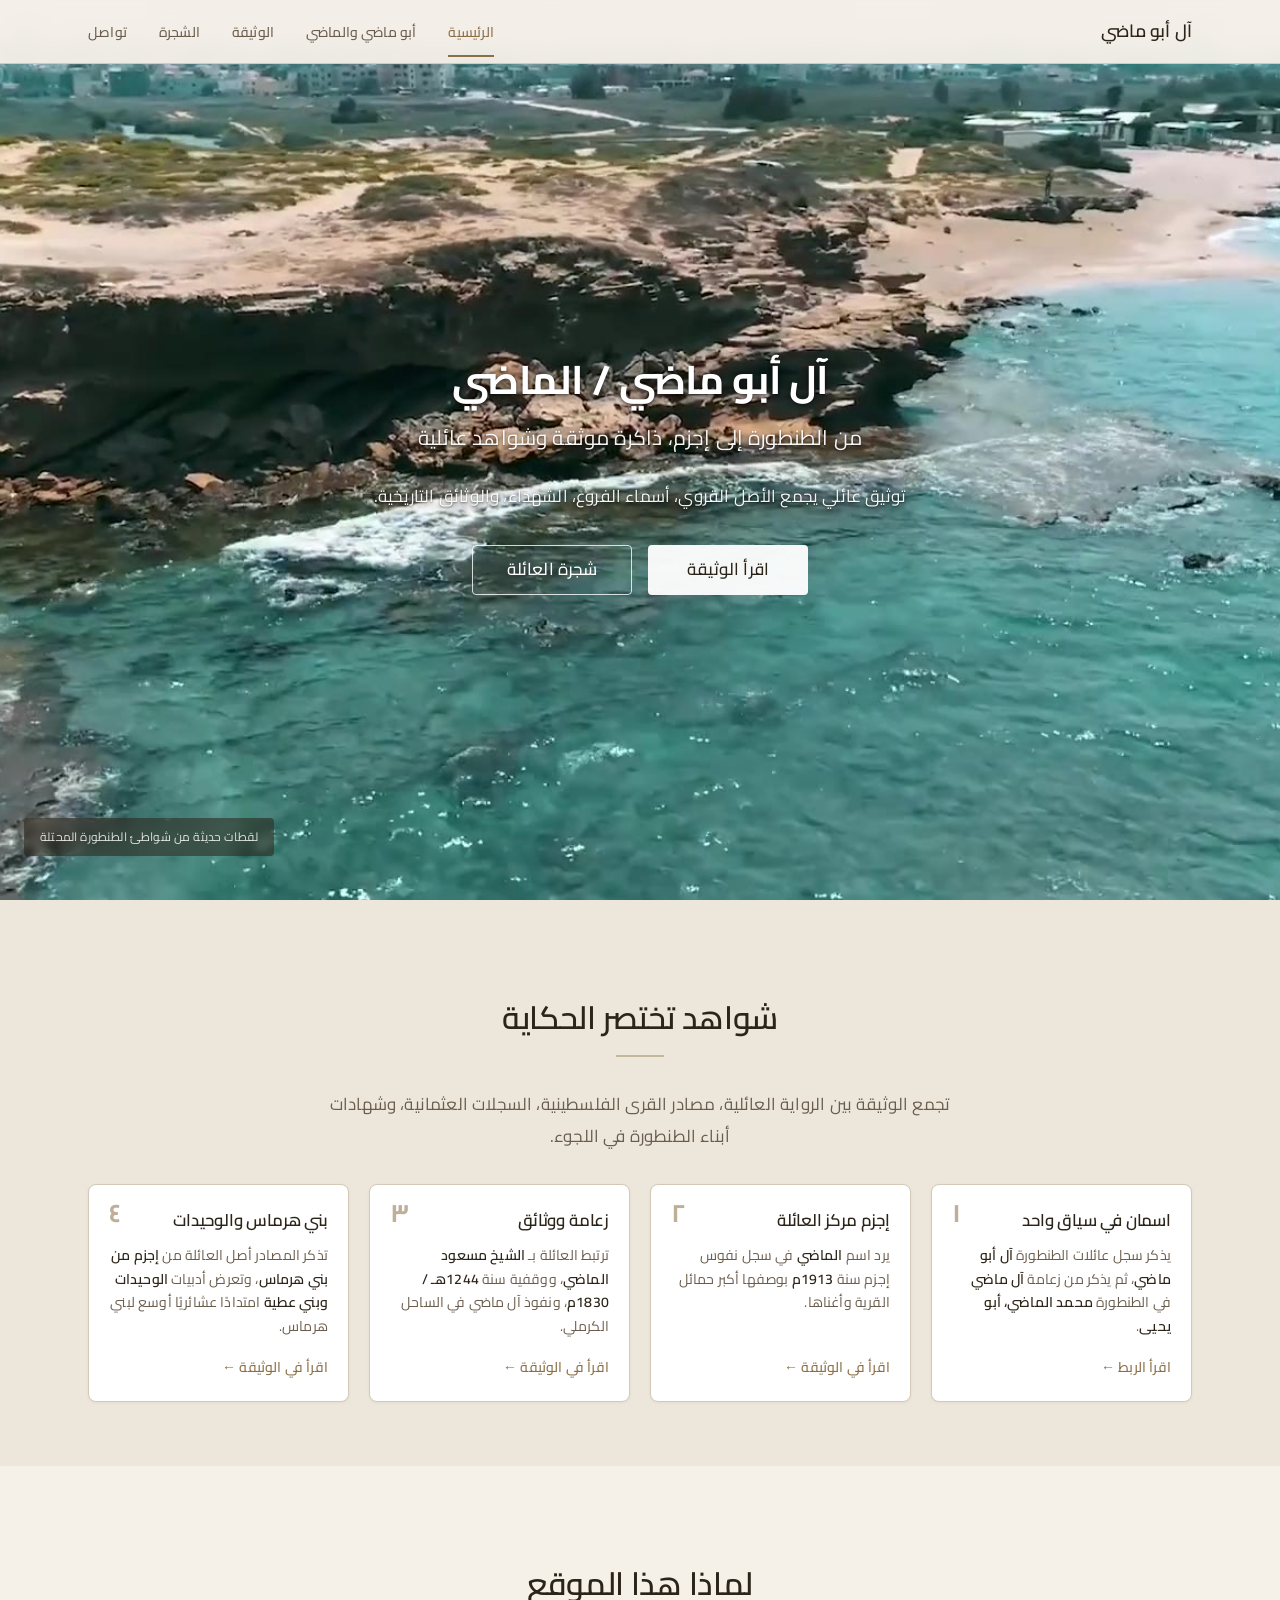
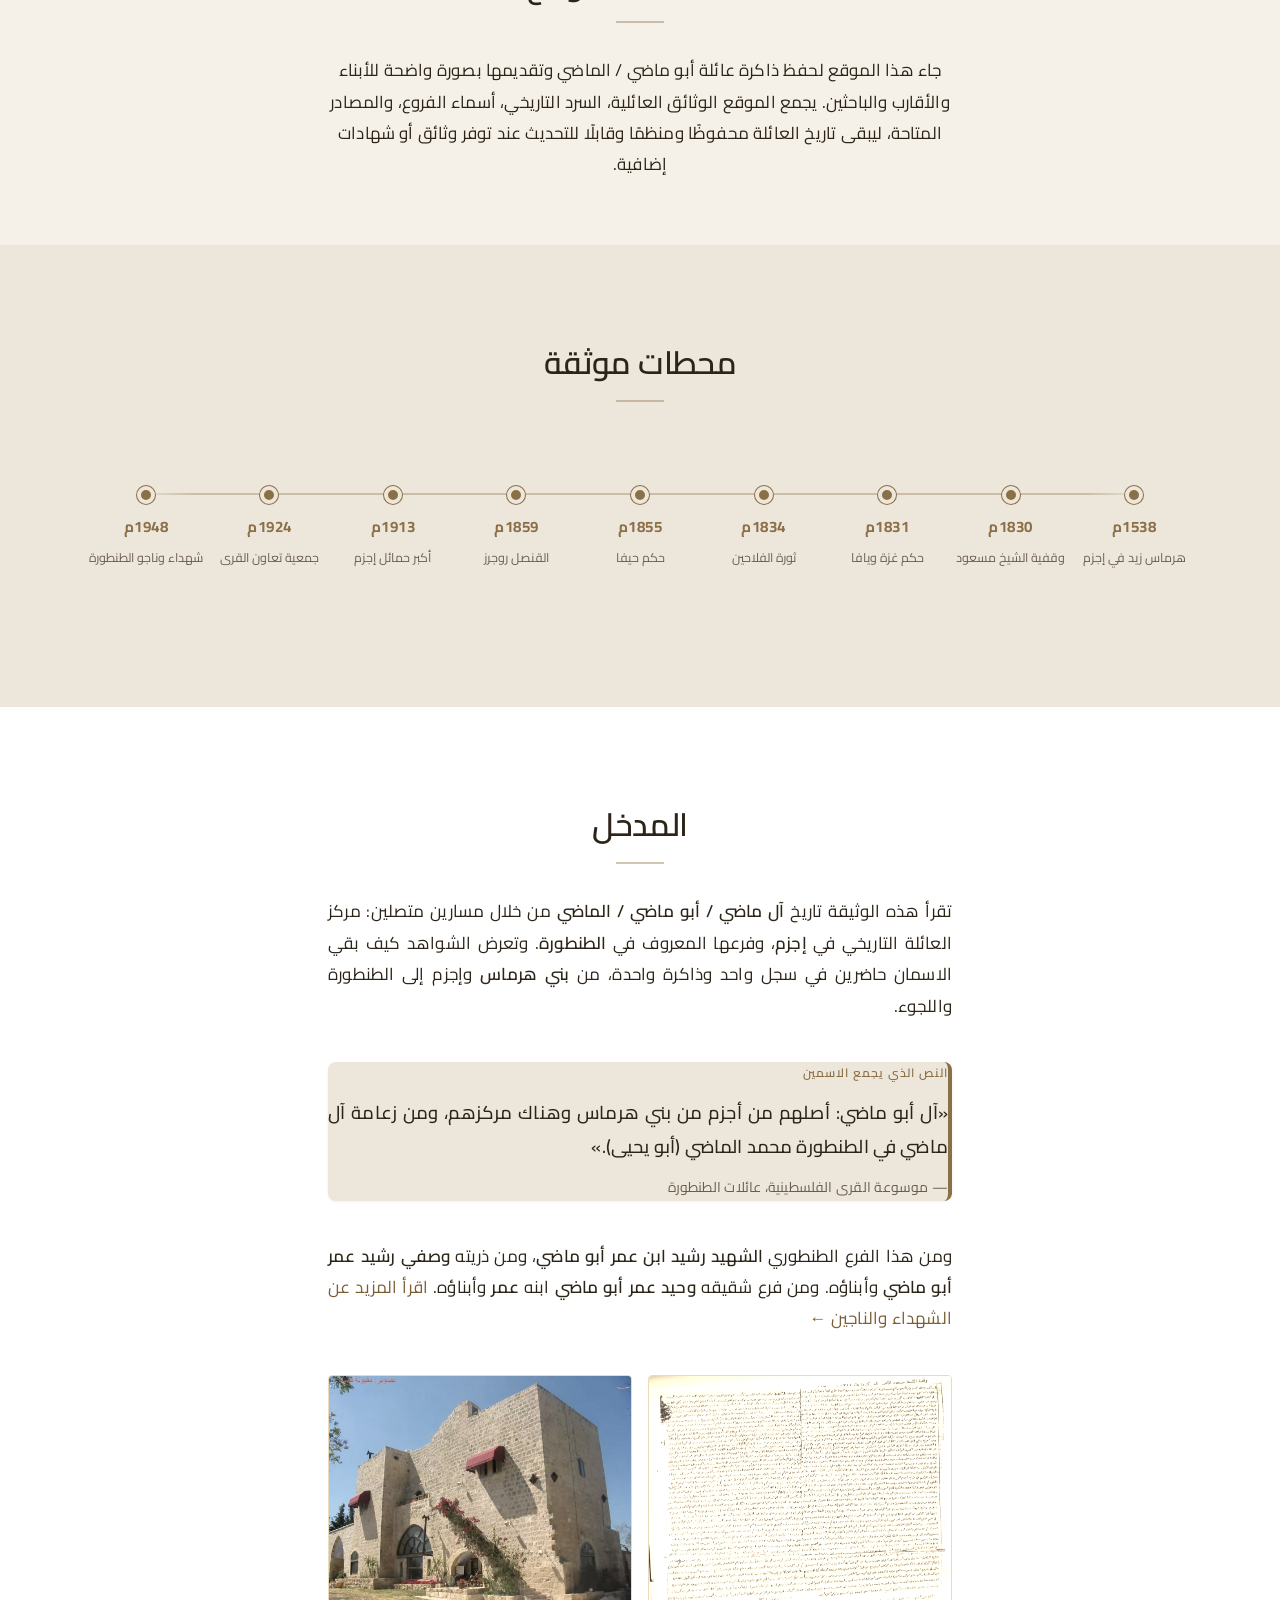
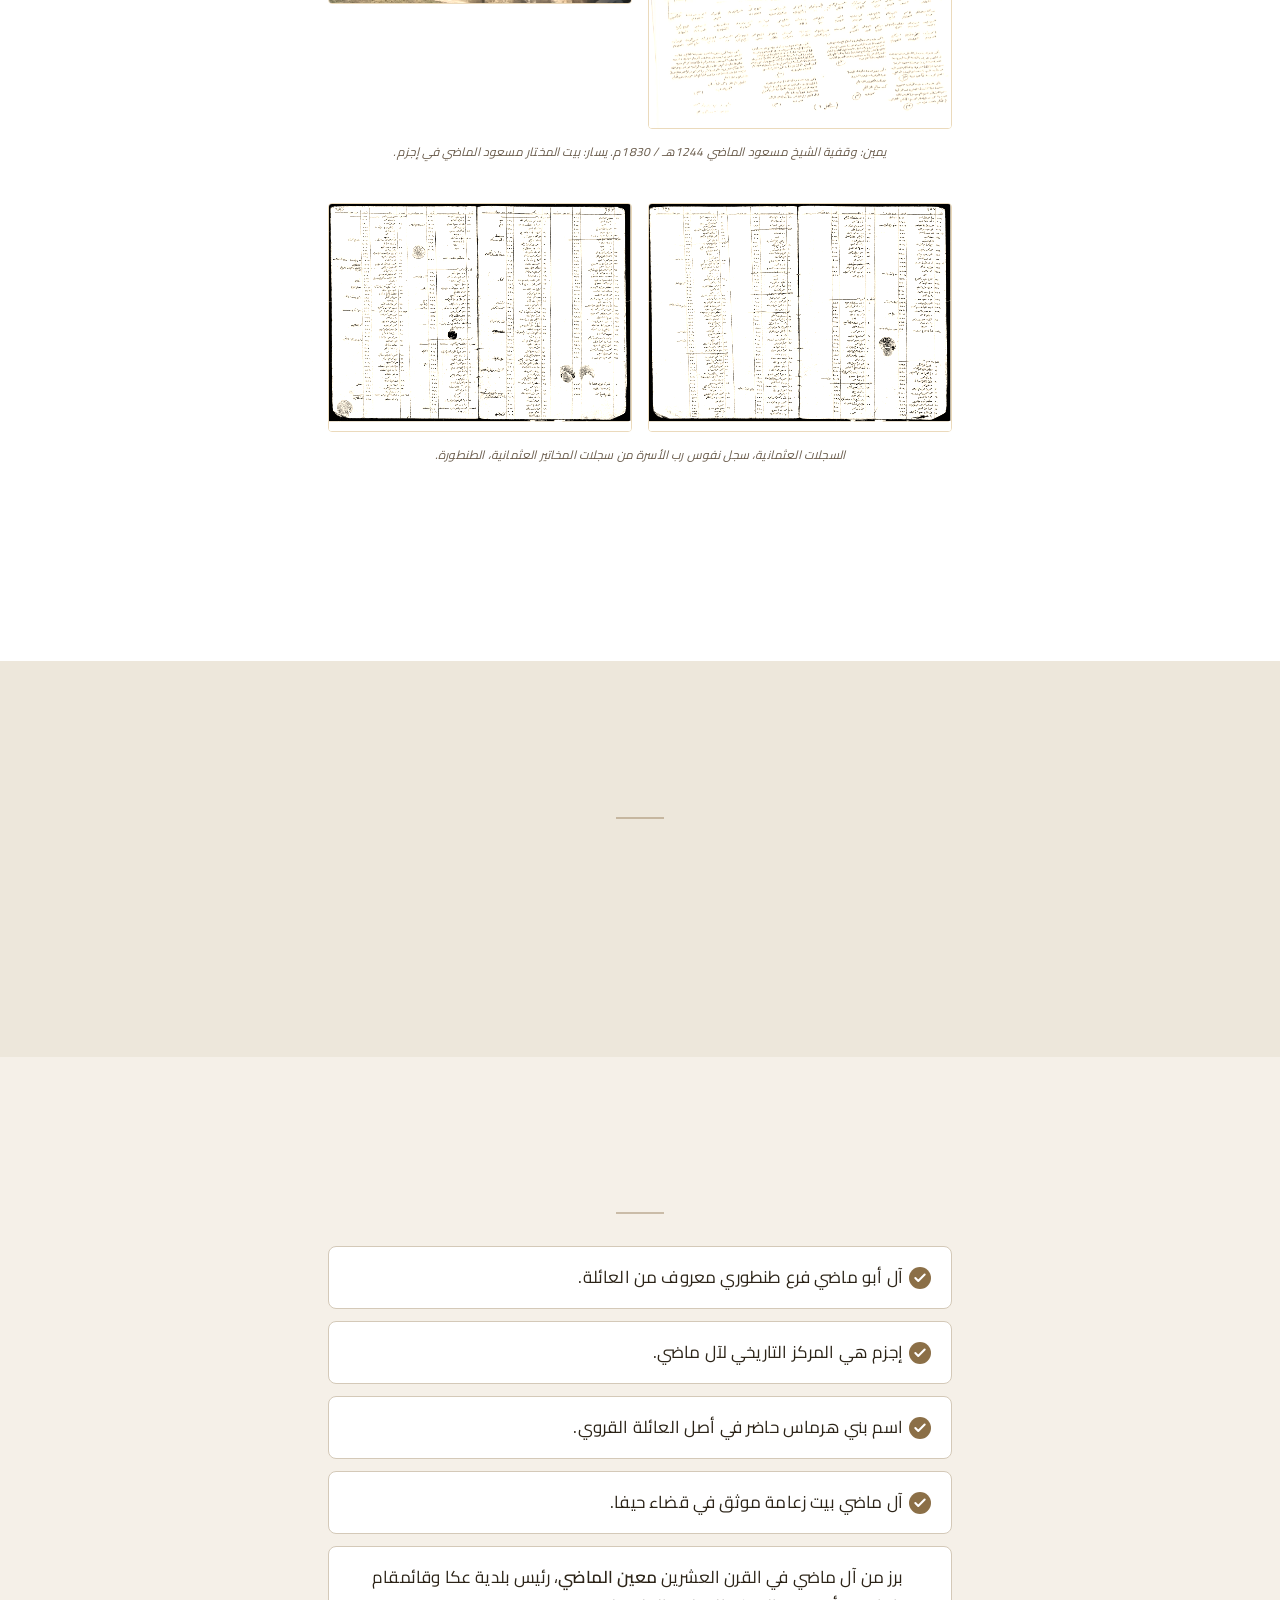
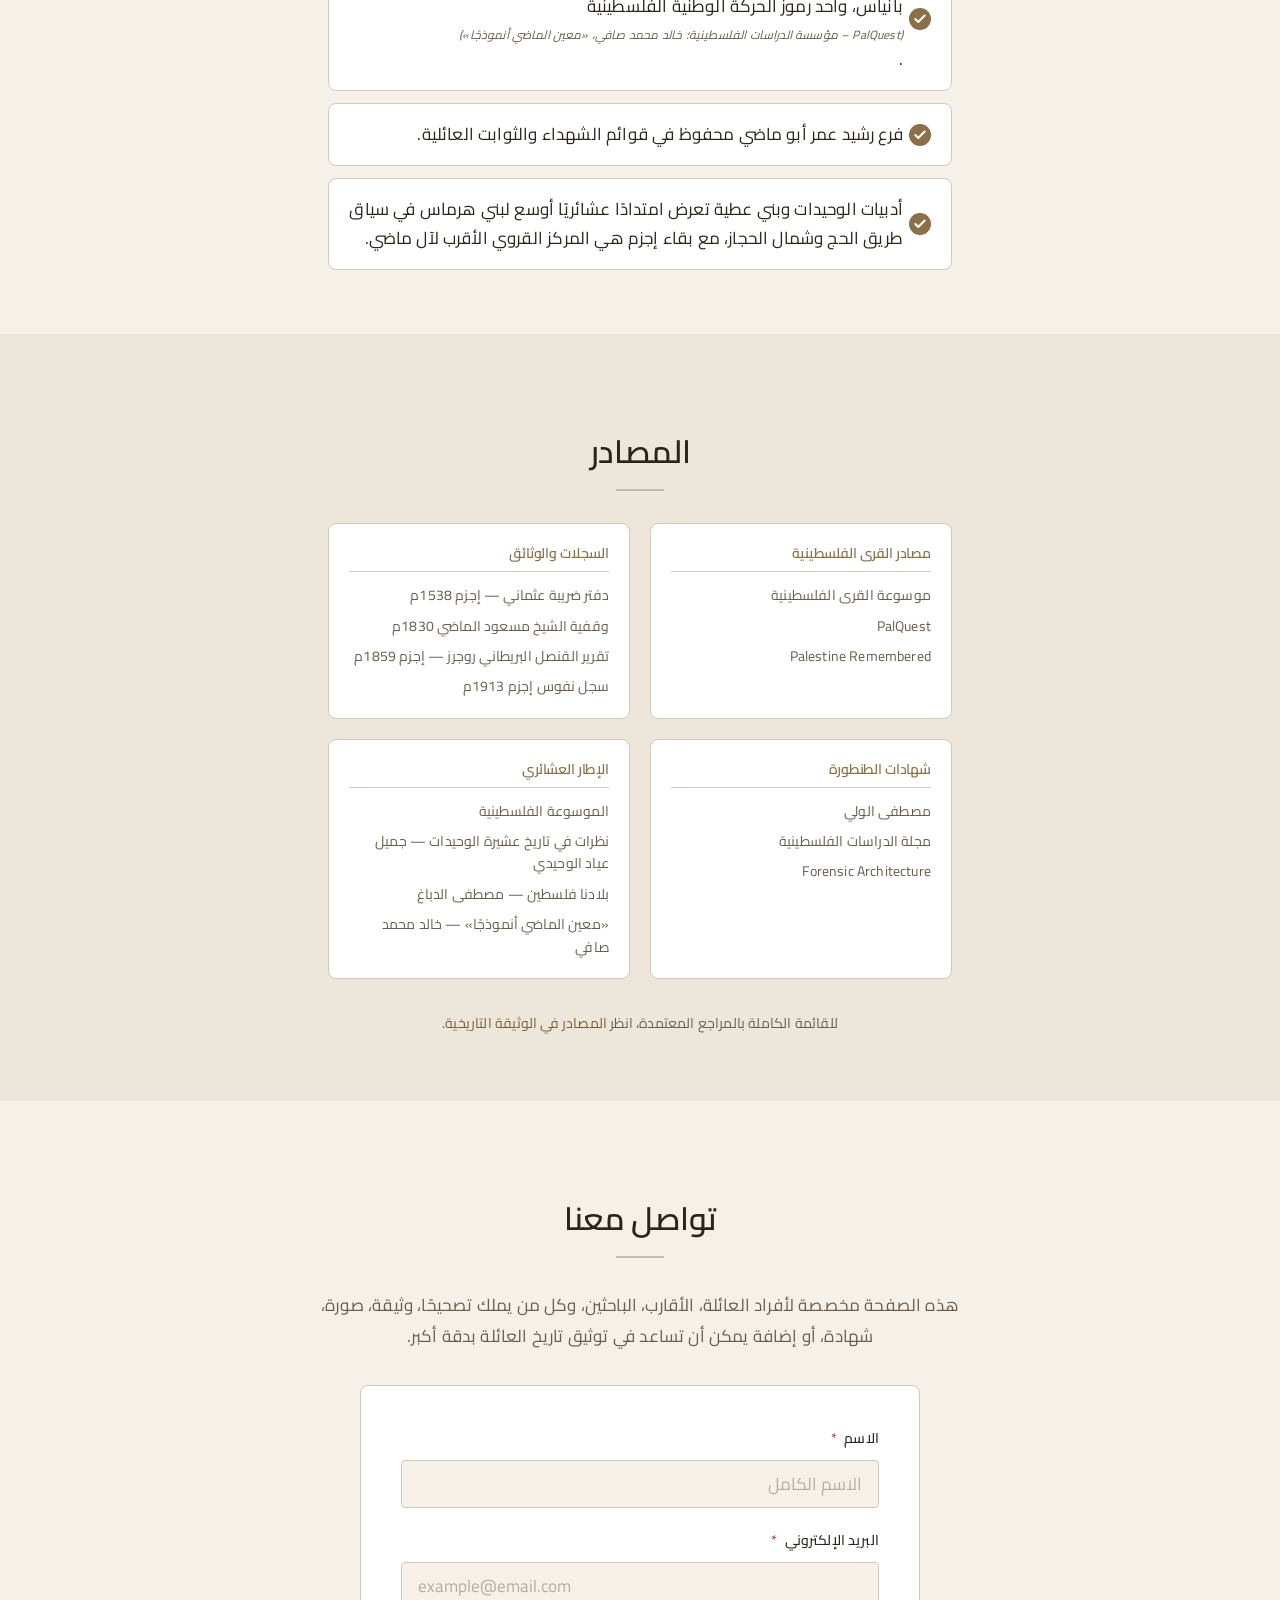
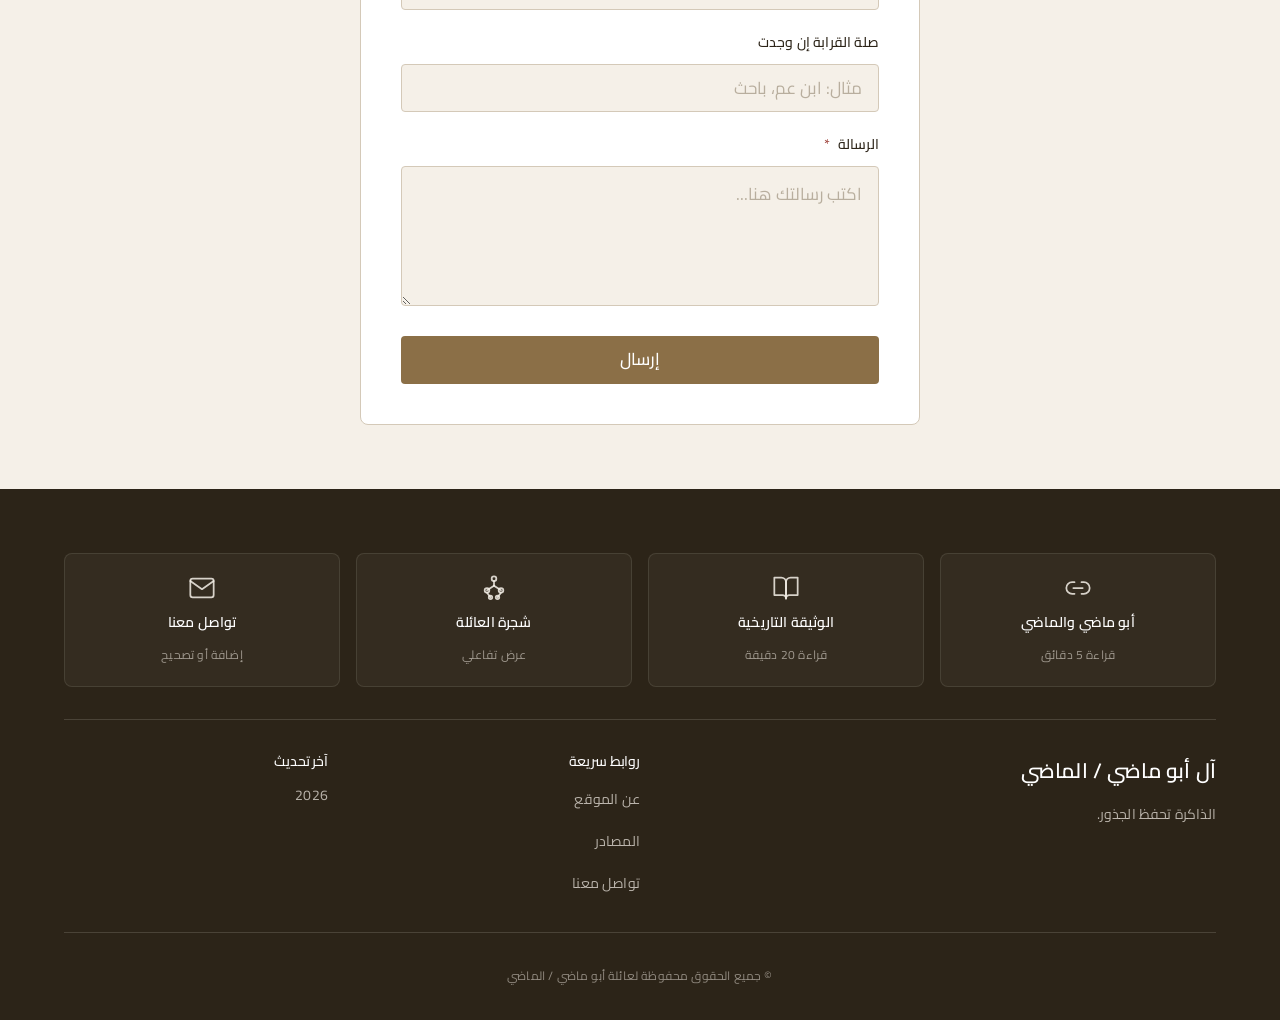
==== commit a25601c7: "Hero CTA: revert second button to شجرة العائلة (tree.html)" ====
--- a/index.html
+++ b/index.html
@@ -96,7 +96,7 @@
       <p class="hero__description">توثيق عائلي يجمع الأصل القروي، أسماء الفروع، الشهداء، والوثائق التاريخية.</p>
       <div class="hero__actions">
         <a href="expanded.html" class="btn btn--on-dark">اقرأ الوثيقة</a>
-        <a href="#sources" class="btn btn--ghost-on-dark">عرض المصادر</a>
+        <a href="tree.html" class="btn btn--ghost-on-dark">شجرة العائلة</a>
       </div>
     </div>
   </section>
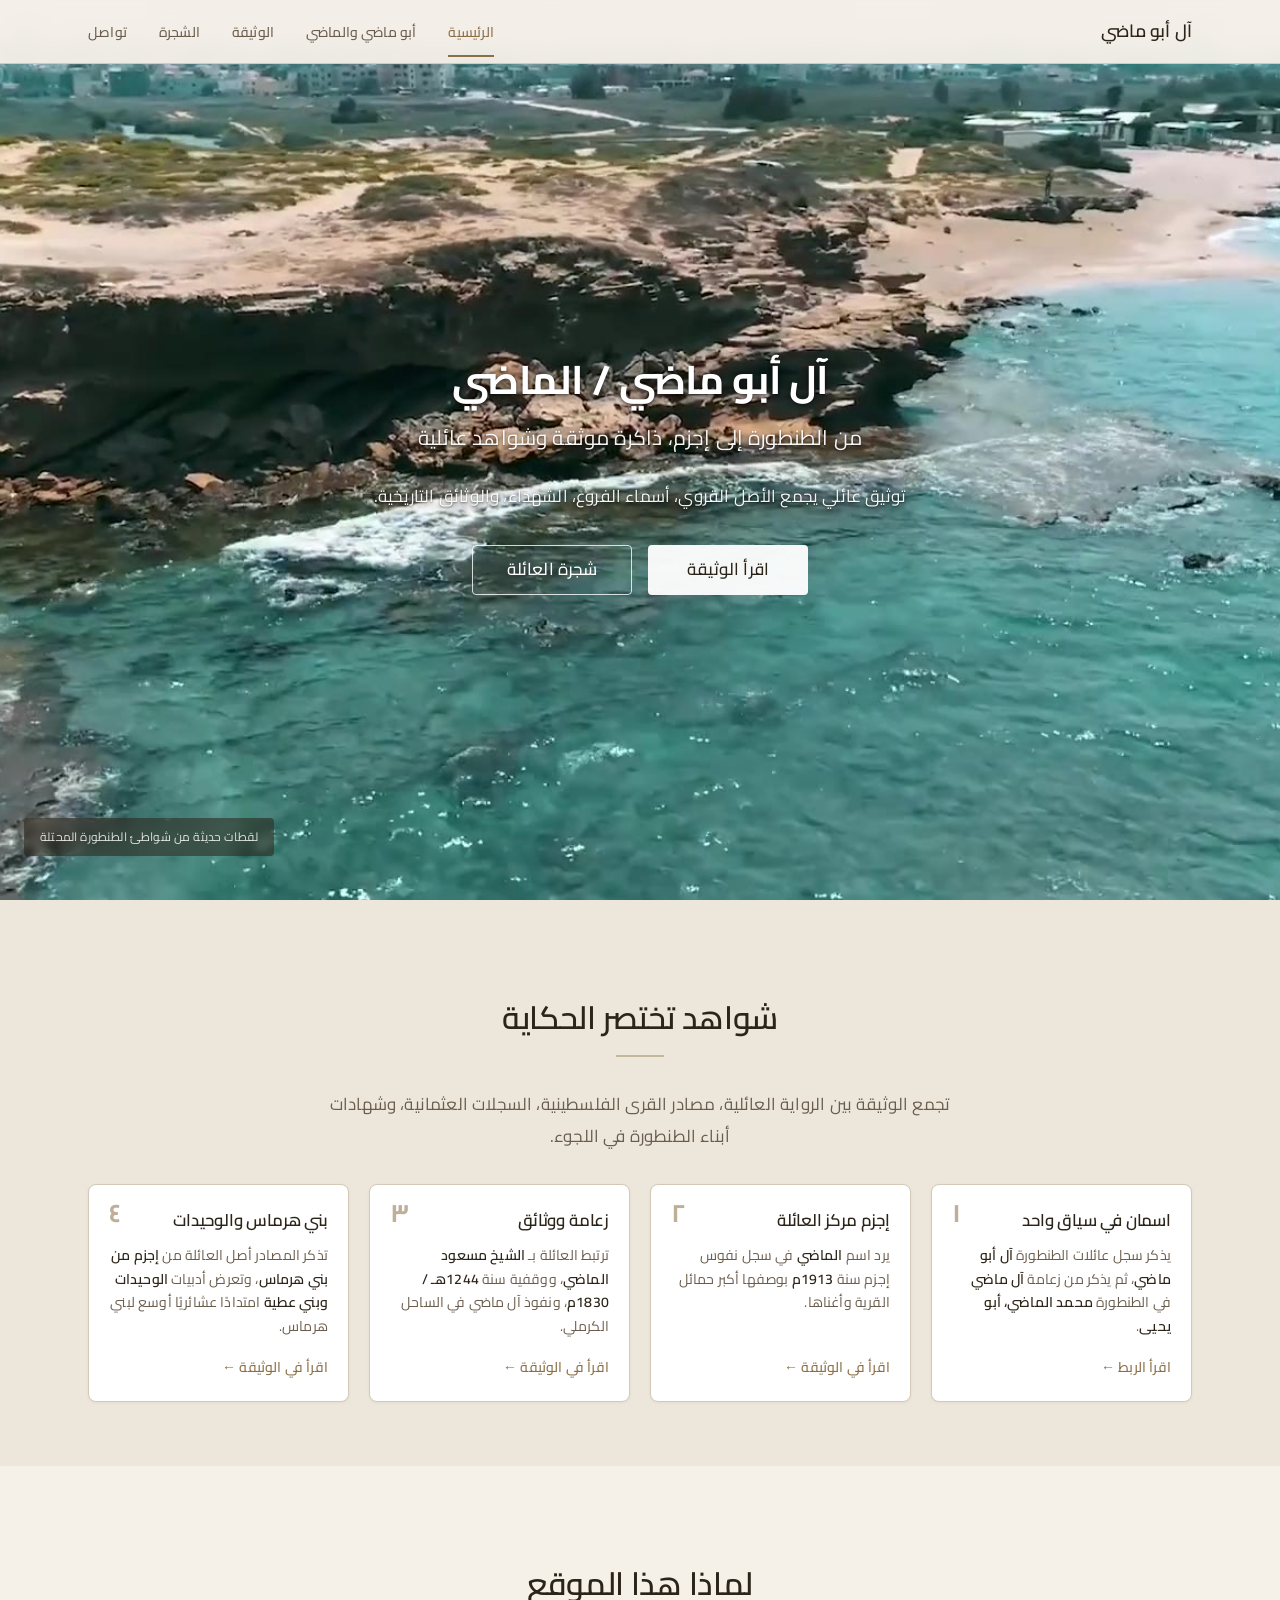
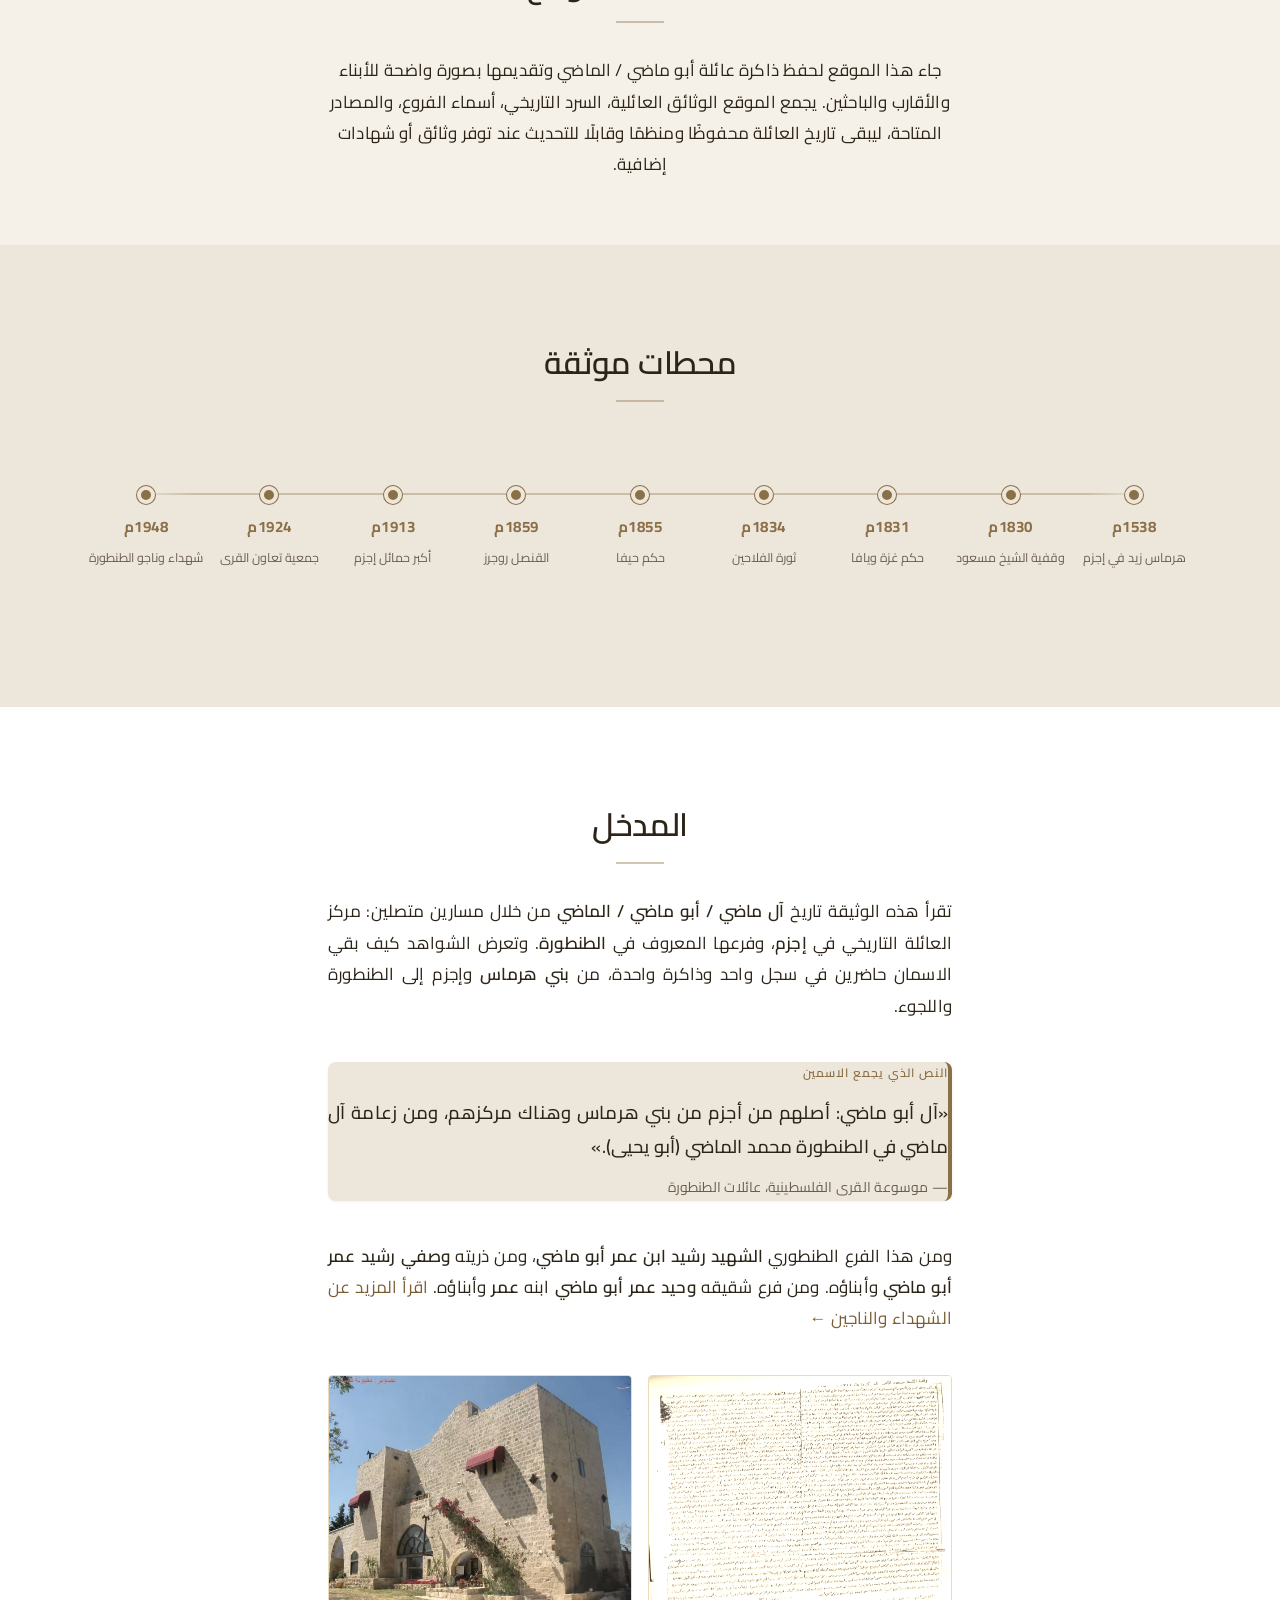
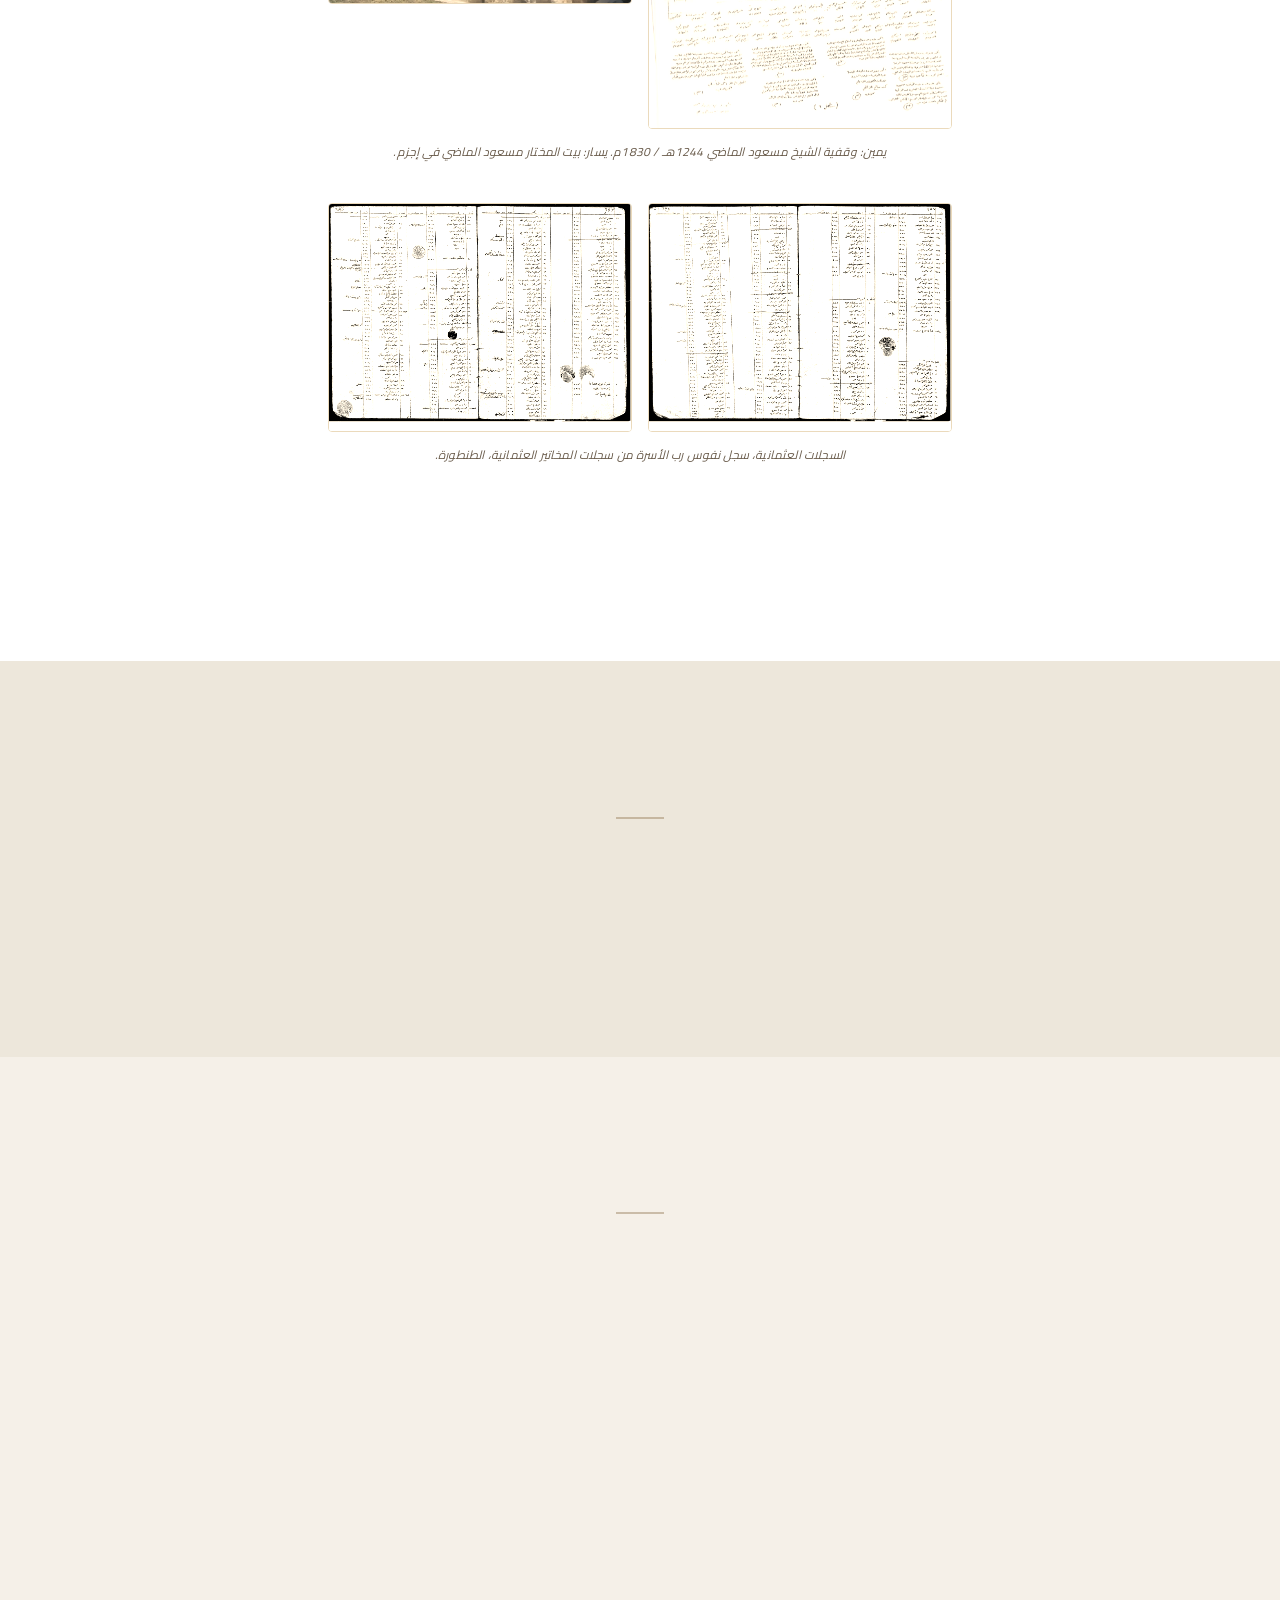
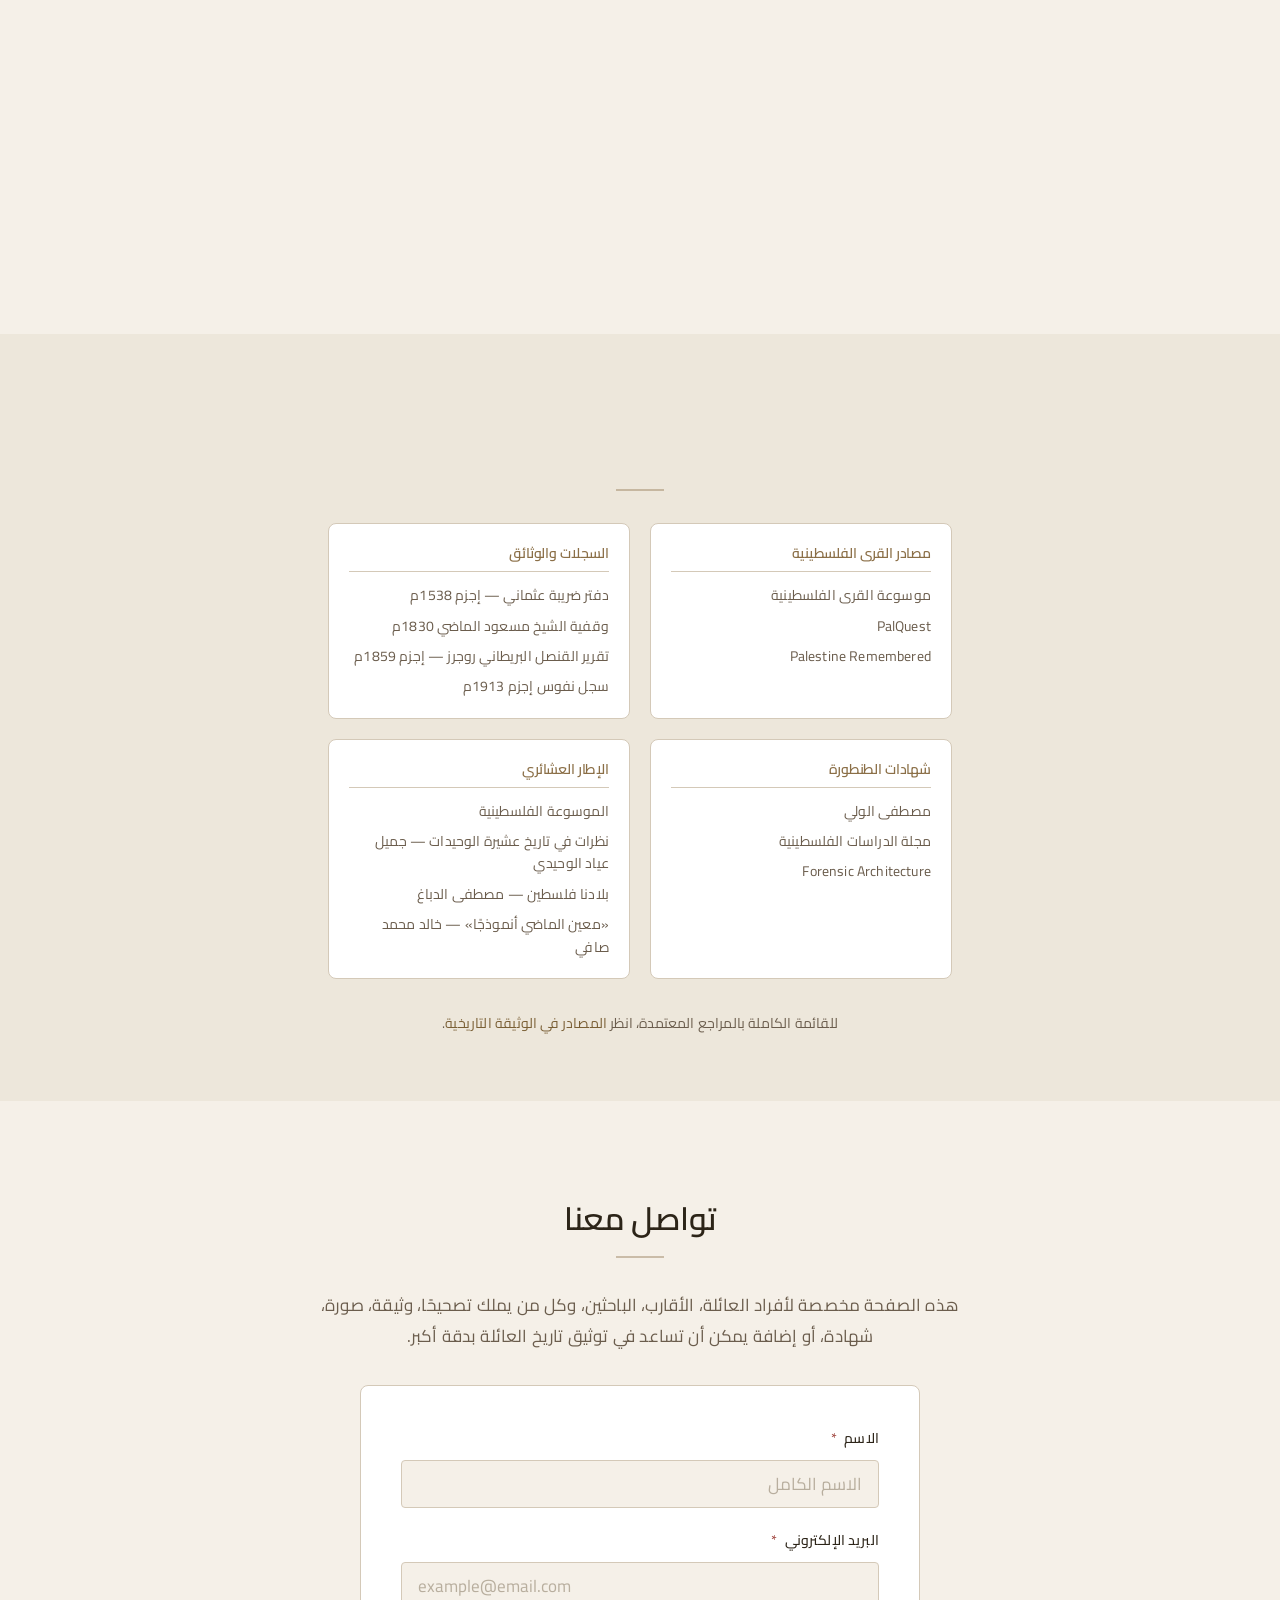
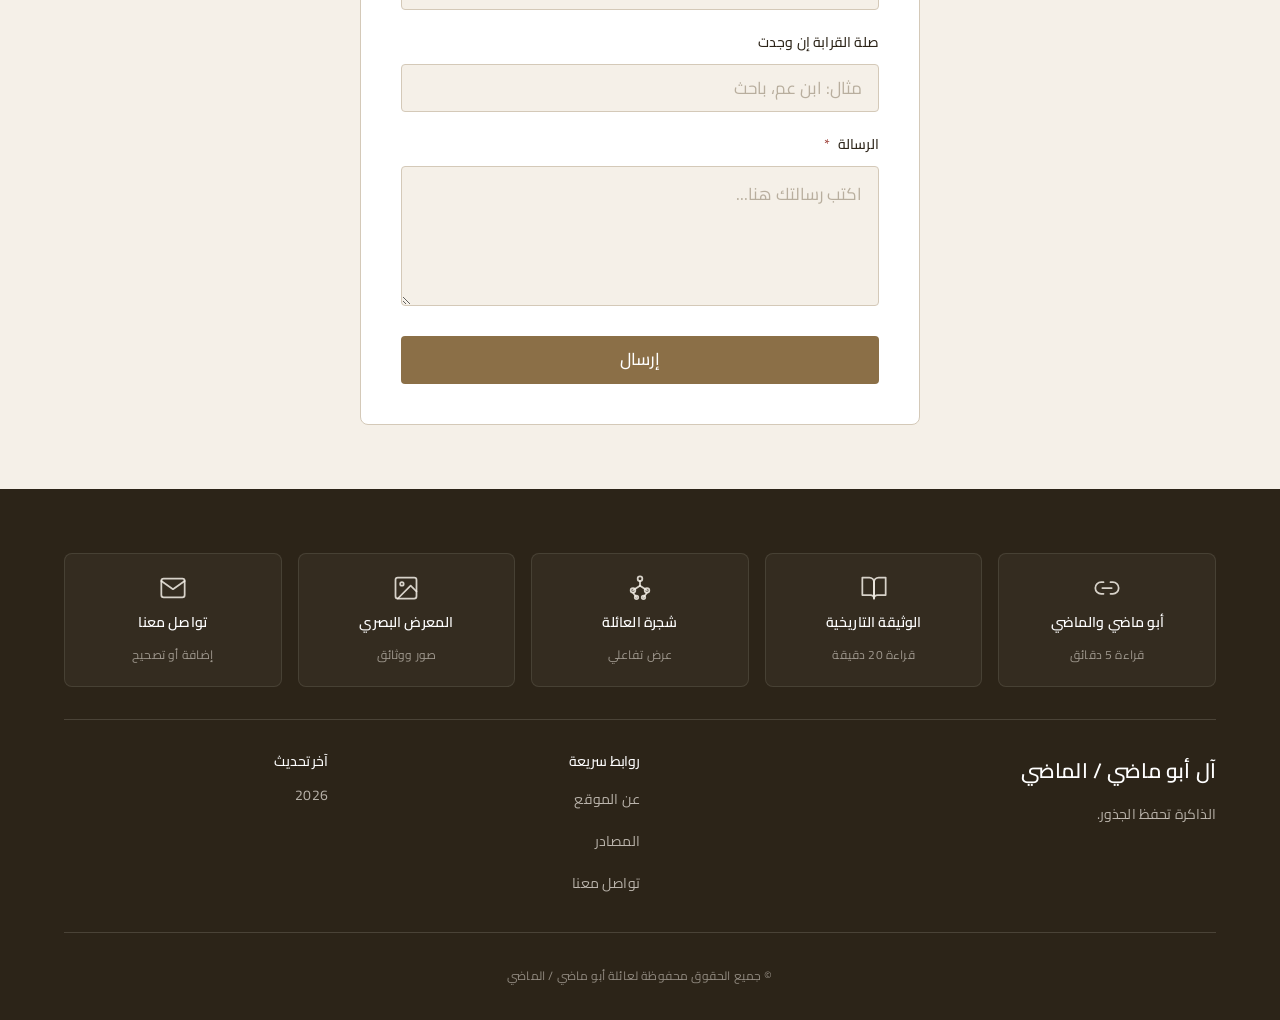
==== commit efd7eb7e: "Tier 1+2: enrich pages with source images, add visual gallery Tier 1 (anchor evidence): - shuhada.ht" ====
--- a/index.html
+++ b/index.html
@@ -467,6 +467,15 @@
         <span class="footer__sitemap-title">شجرة العائلة</span>
         <span class="footer__sitemap-hint">عرض تفاعلي</span>
       </a>
+      <a href="gallery.html" class="footer__sitemap-card">
+        <svg class="footer__sitemap-icon" xmlns="http://www.w3.org/2000/svg" viewBox="0 0 24 24" fill="none" stroke="currentColor" stroke-width="1.5" stroke-linecap="round" stroke-linejoin="round" aria-hidden="true">
+          <rect x="3" y="3" width="18" height="18" rx="2" ry="2"></rect>
+          <circle cx="8.5" cy="8.5" r="1.5"></circle>
+          <polyline points="21 15 16 10 5 21"></polyline>
+        </svg>
+        <span class="footer__sitemap-title">المعرض البصري</span>
+        <span class="footer__sitemap-hint">صور ووثائق</span>
+      </a>
       <a href="#contact" class="footer__sitemap-card">
         <svg class="footer__sitemap-icon" xmlns="http://www.w3.org/2000/svg" viewBox="0 0 24 24" fill="none" stroke="currentColor" stroke-width="1.5" stroke-linecap="round" stroke-linejoin="round" aria-hidden="true">
           <path d="M4 4h16c1.1 0 2 .9 2 2v12c0 1.1-.9 2-2 2H4c-1.1 0-2-.9-2-2V6c0-1.1.9-2 2-2z"></path>
--- a/assets/styles.css
+++ b/assets/styles.css
@@ -1545,6 +1545,116 @@
 }
 
 /* ============================================================
+   GALLERY (المعرض البصري)
+   ============================================================ */
+
+.gallery-section {
+  padding-block: var(--space-12);
+  padding-inline: var(--space-6);
+}
+
+.gallery-section--alt {
+  background-color: var(--color-surface-alt);
+}
+
+.gallery-section__title {
+  font-size: var(--font-size-h3);
+  font-weight: var(--font-weight-semibold);
+  color: var(--color-text-primary);
+  text-align: center;
+  margin: 0 0 var(--space-3);
+}
+
+.gallery-section__intro {
+  font-size: var(--font-size-small);
+  color: var(--color-text-secondary);
+  text-align: center;
+  max-width: var(--content-max);
+  margin: 0 auto var(--space-8);
+  line-height: 1.7;
+}
+
+.gallery-grid {
+  display: grid;
+  grid-template-columns: repeat(auto-fit, minmax(280px, 1fr));
+  gap: var(--space-5);
+  max-width: var(--container-max);
+  margin-inline: auto;
+}
+
+.gallery-item {
+  background: var(--color-surface);
+  border: 1px solid var(--color-border);
+  border-radius: var(--radius-md);
+  overflow: hidden;
+  display: flex;
+  flex-direction: column;
+  transition: box-shadow var(--transition-normal), transform var(--transition-normal);
+  margin: 0;
+}
+
+.gallery-item:hover {
+  box-shadow: var(--shadow-medium);
+  transform: translateY(-3px);
+}
+
+.gallery-item img {
+  width: 100%;
+  aspect-ratio: 4 / 3;
+  object-fit: cover;
+  cursor: zoom-in;
+  filter: sepia(15%) contrast(1.05);
+  transition: filter 250ms ease, transform 350ms ease;
+  display: block;
+}
+
+.gallery-item:hover img {
+  filter: sepia(5%) contrast(1.08);
+  transform: scale(1.03);
+}
+
+.gallery-item__caption {
+  padding: var(--space-4) var(--space-4) var(--space-2);
+  font-size: var(--font-size-small);
+  color: var(--color-text-primary);
+  line-height: 1.65;
+  flex: 1;
+  margin: 0;
+}
+
+.gallery-item__caption strong {
+  color: var(--color-accent);
+}
+
+.gallery-item__source {
+  padding: 0 var(--space-4) var(--space-4);
+  font-size: var(--font-size-caption);
+  color: var(--color-text-secondary);
+  font-style: italic;
+  margin: 0;
+  border-top: 1px dashed var(--color-border);
+  padding-block-start: var(--space-2);
+  margin-block-start: var(--space-2);
+  margin-inline: var(--space-4);
+  padding-inline: 0;
+}
+
+@media (max-width: 767px) {
+  .gallery-section {
+    padding-block: var(--space-8);
+    padding-inline: var(--space-4);
+  }
+
+  .gallery-grid {
+    grid-template-columns: 1fr;
+  }
+
+  .gallery-item img {
+    aspect-ratio: 16 / 10;
+  }
+}
+
+/* ============================================================
    CONTACT FORM
    ============================================================ */
 
@@ -1676,7 +1786,7 @@
 
 .footer__sitemap {
   display: grid;
-  grid-template-columns: repeat(4, 1fr);
+  grid-template-columns: repeat(auto-fit, minmax(190px, 1fr));
   gap: var(--space-4);
   margin-block-end: var(--space-2);
 }
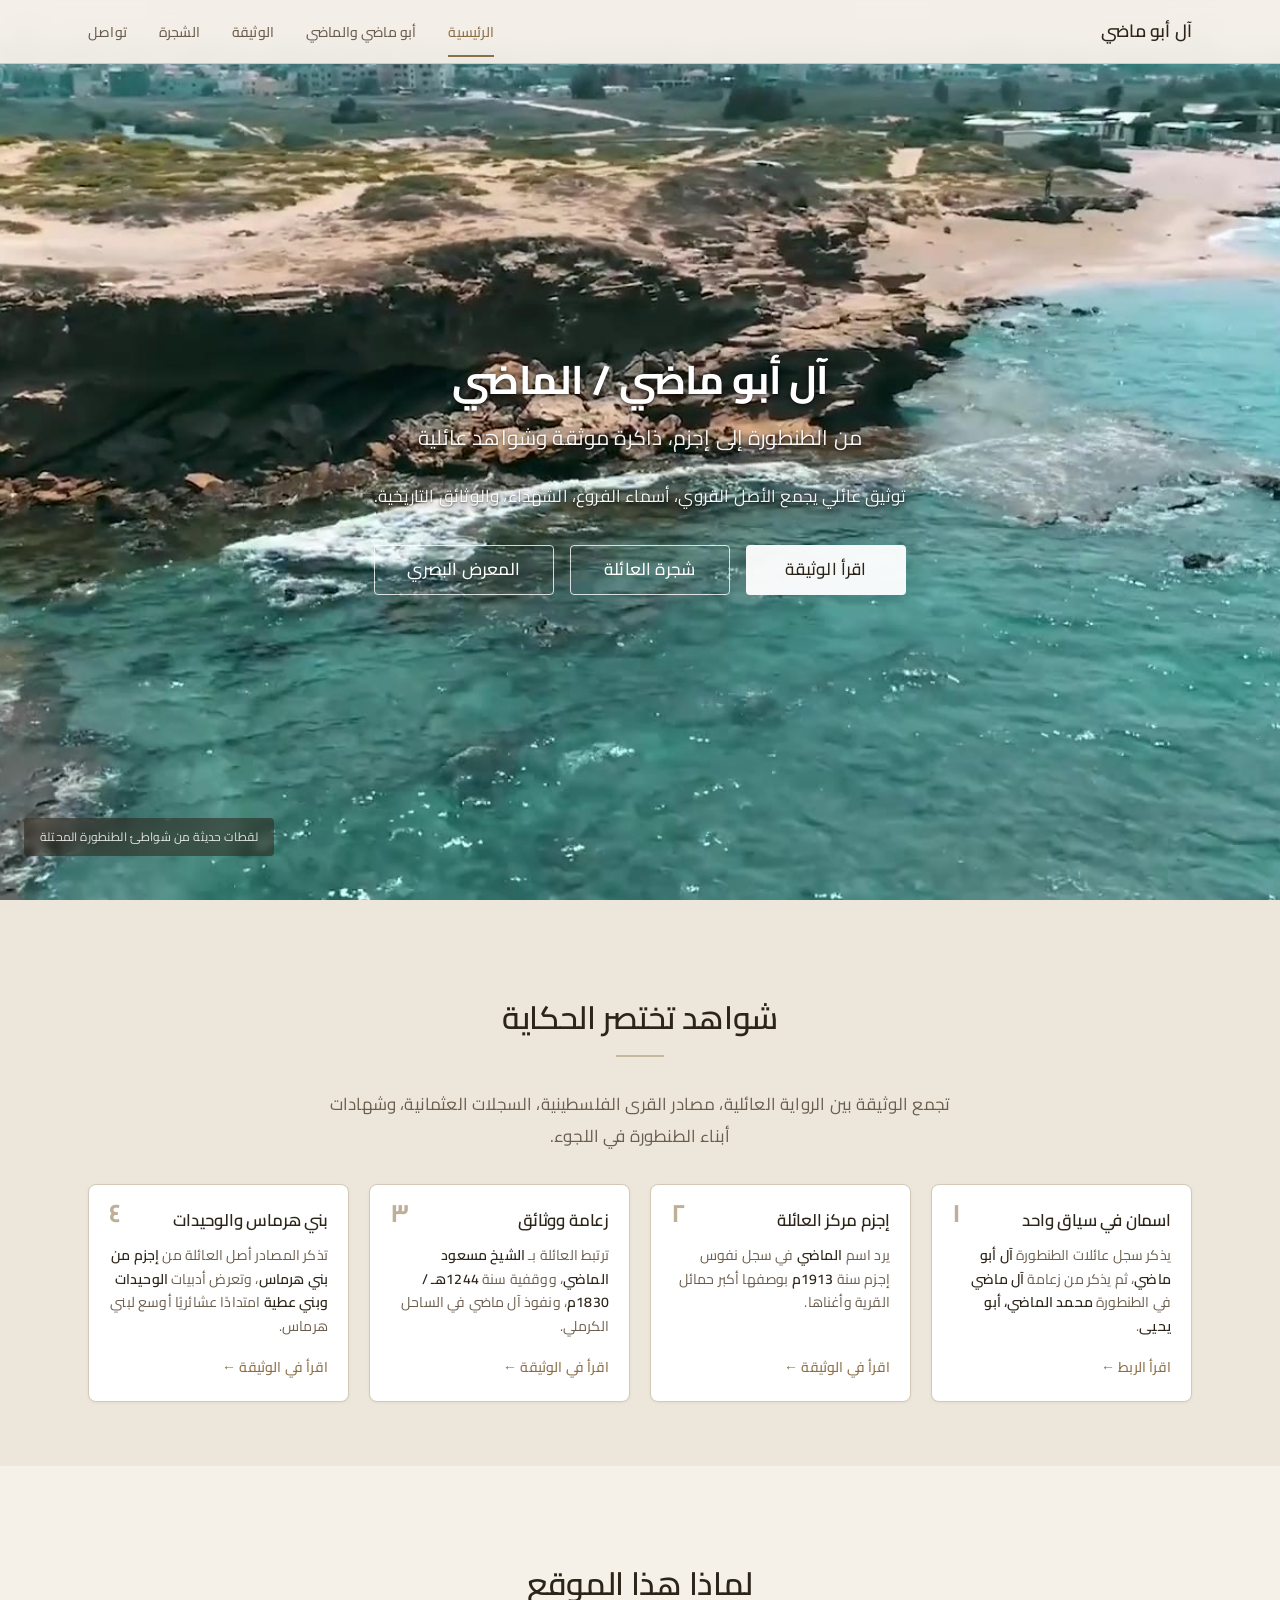
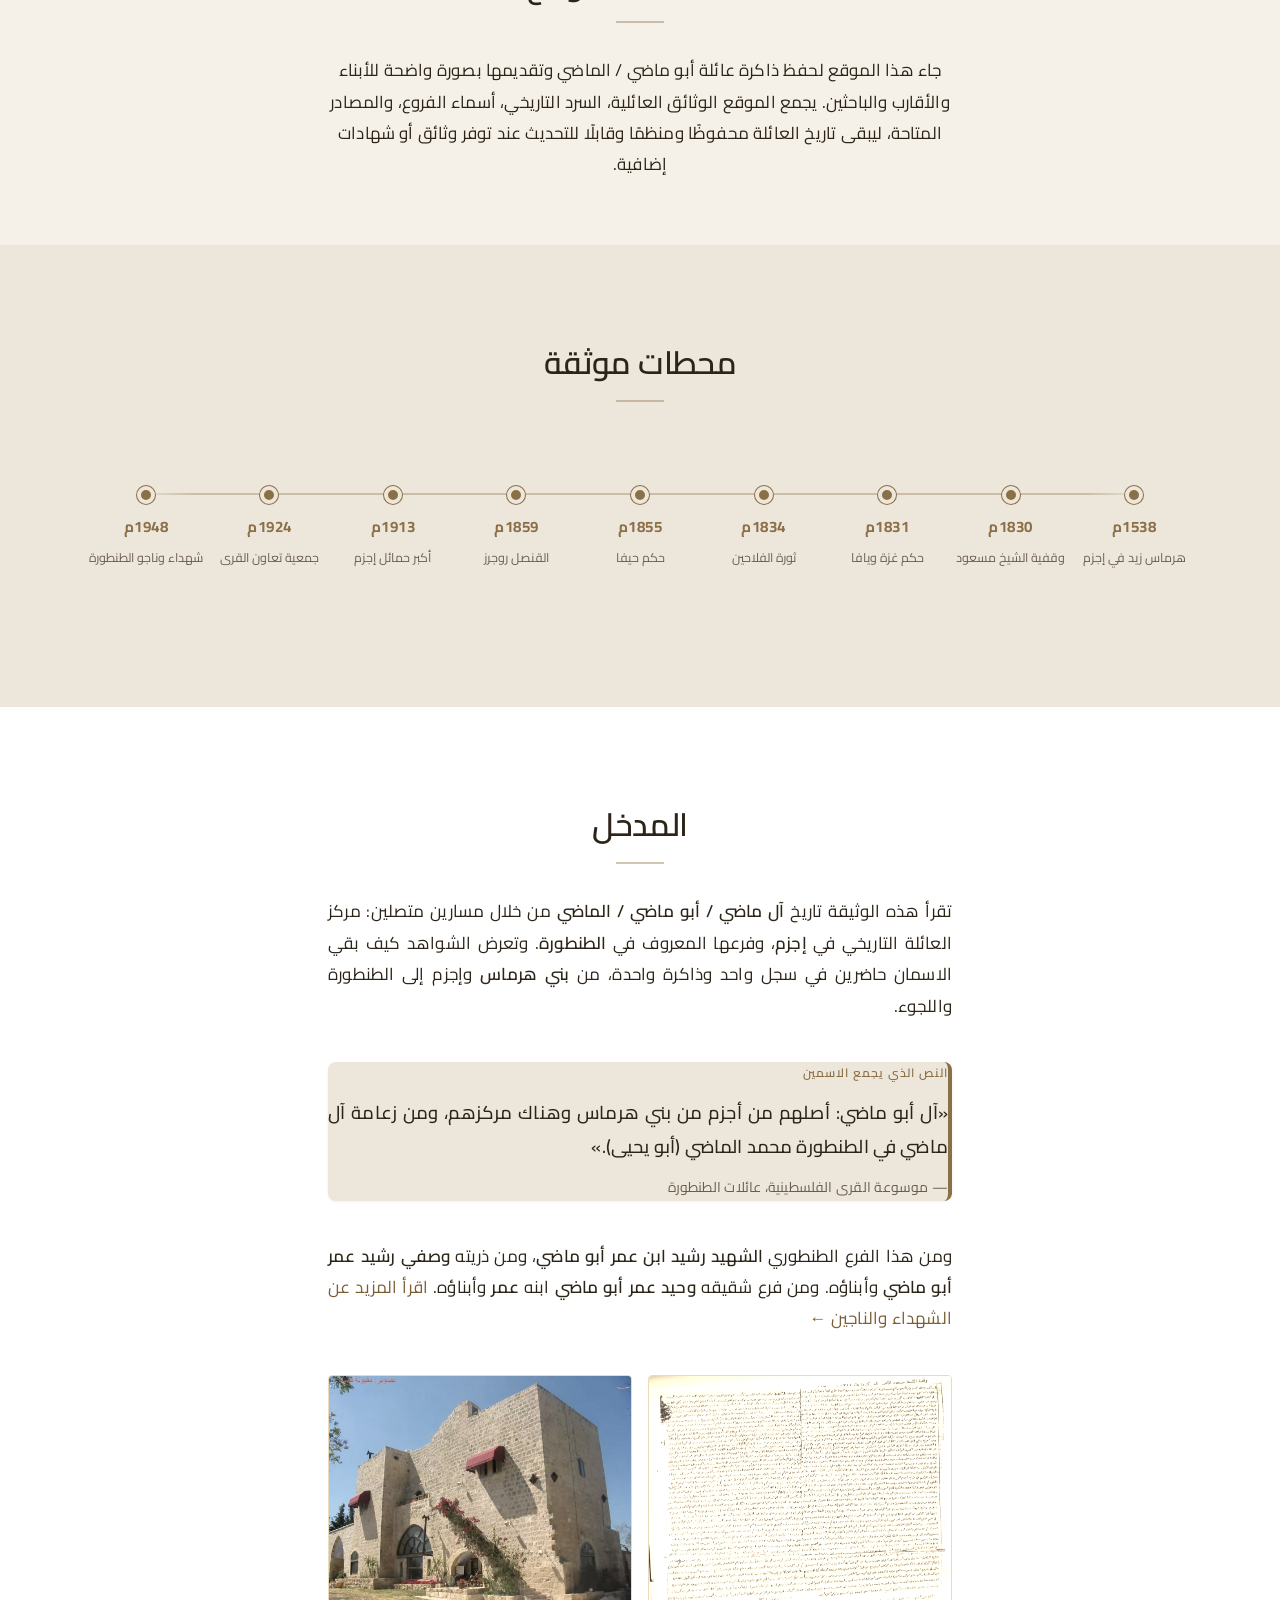
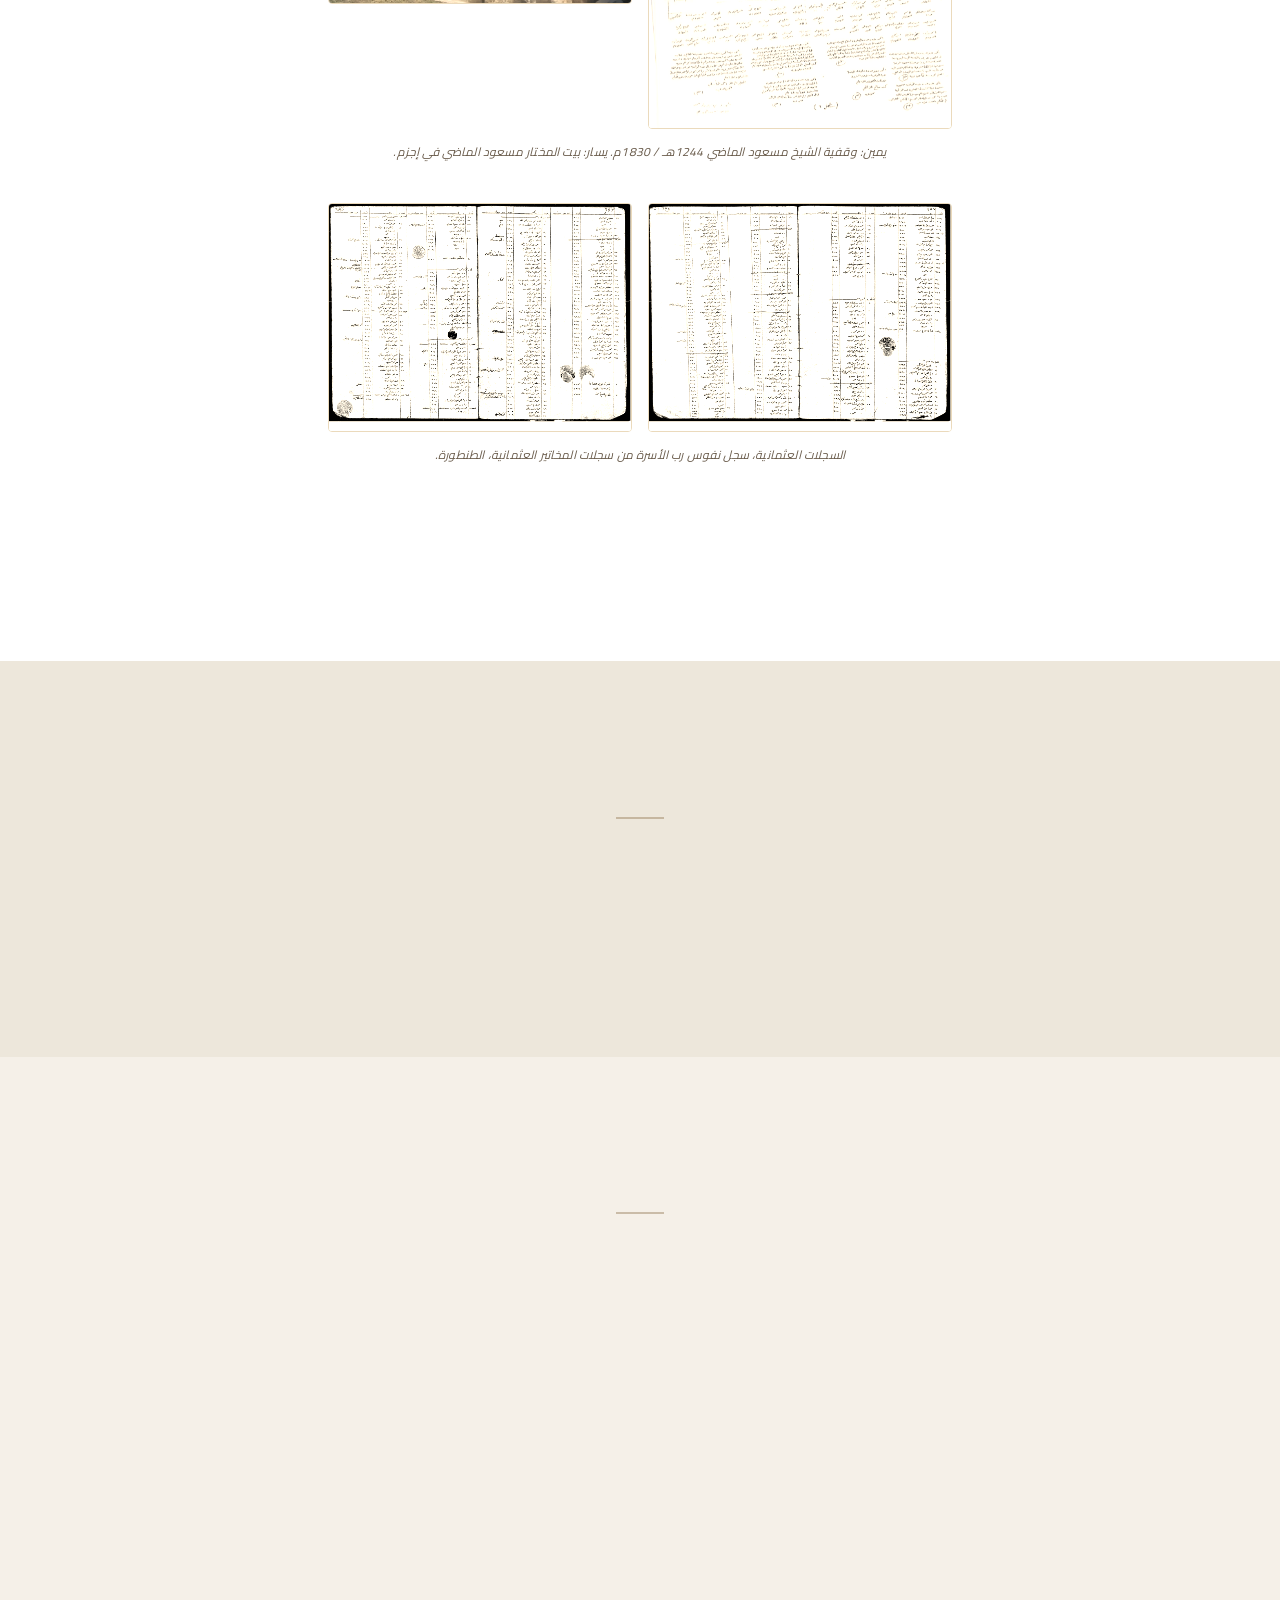
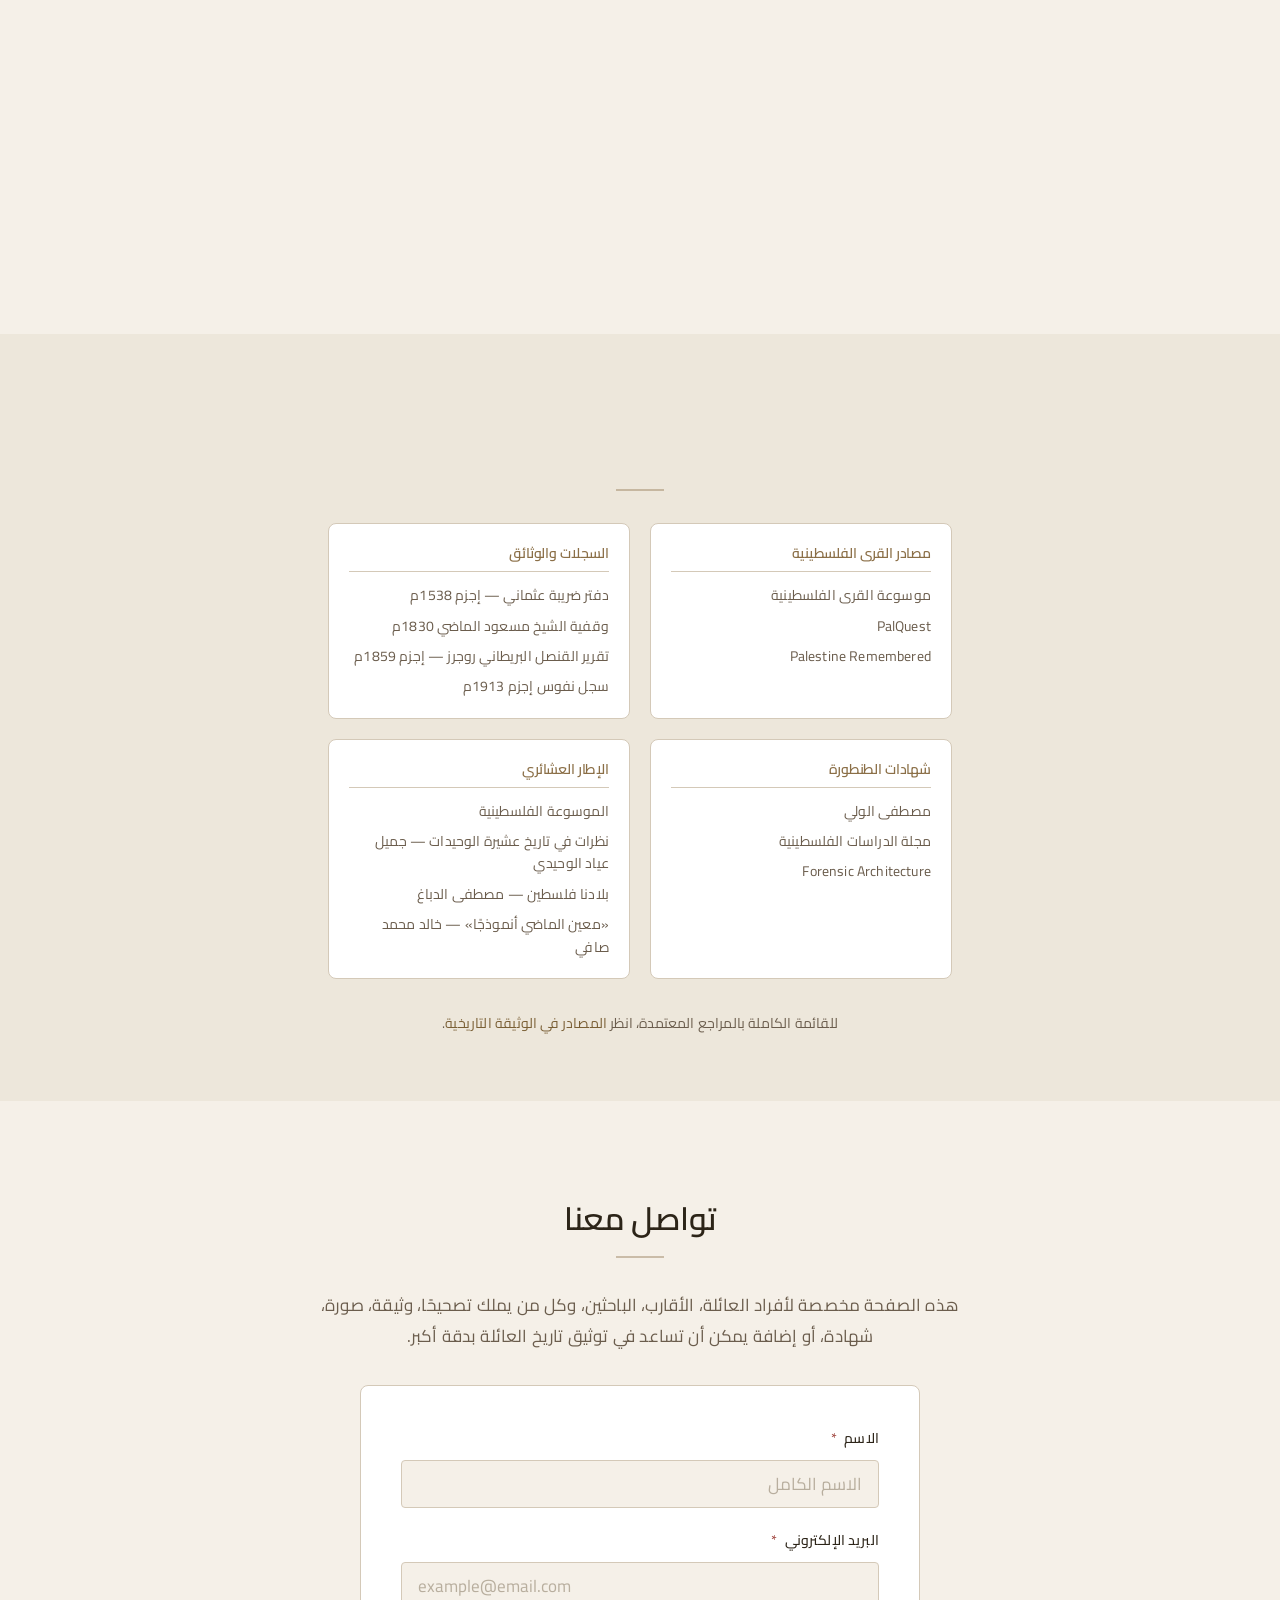
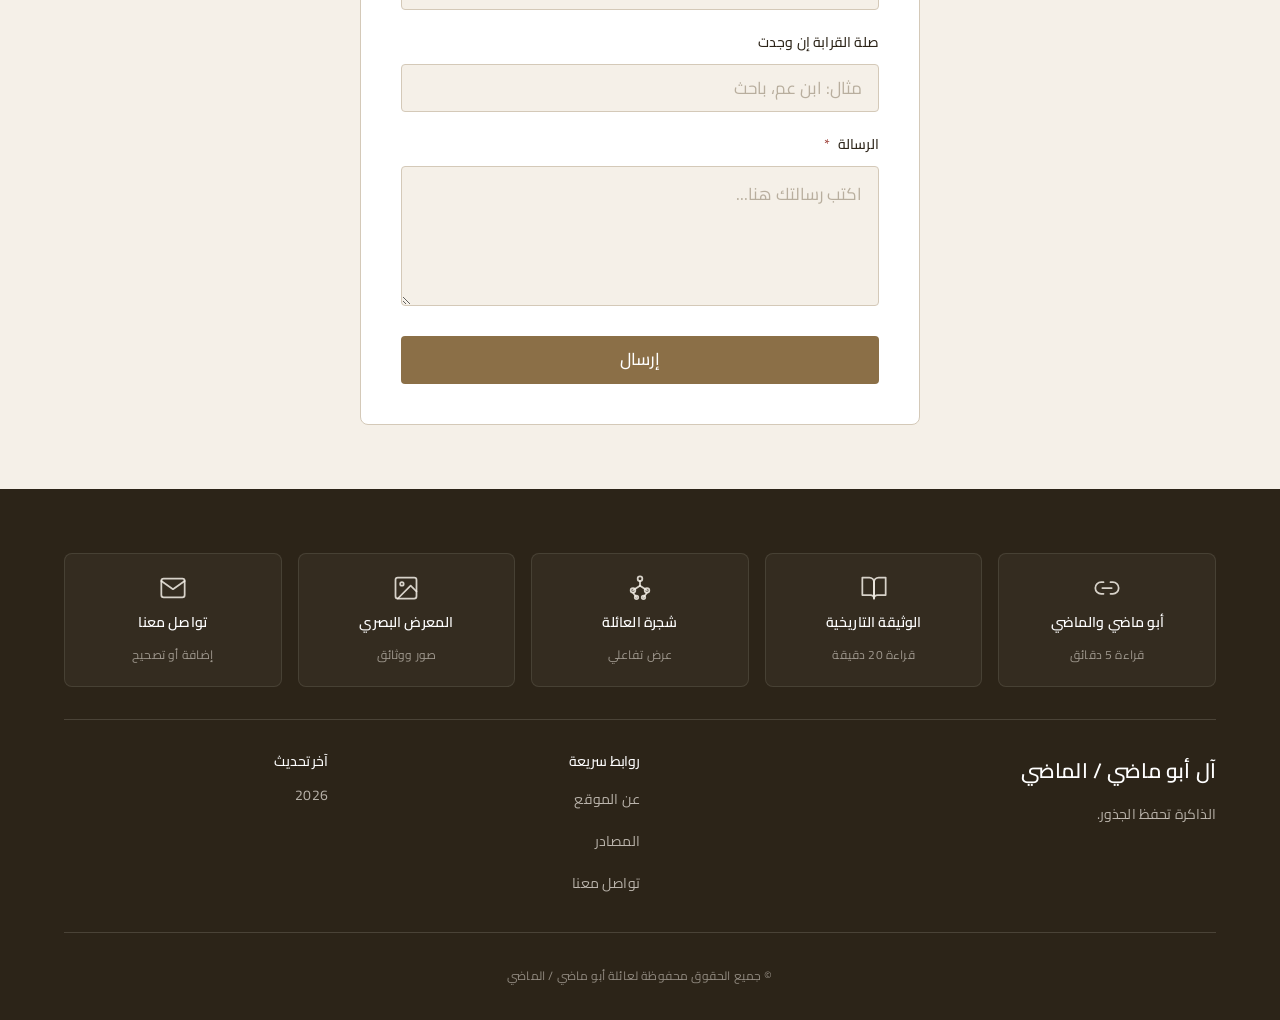
==== commit bf3898e7: "Fix gallery feature image rendering + add gallery CTA in Hero - Gallery feature CSS: drop max-height" ====
--- a/index.html
+++ b/index.html
@@ -97,6 +97,7 @@
       <div class="hero__actions">
         <a href="expanded.html" class="btn btn--on-dark">اقرأ الوثيقة</a>
         <a href="tree.html" class="btn btn--ghost-on-dark">شجرة العائلة</a>
+        <a href="gallery.html" class="btn btn--ghost-on-dark">المعرض البصري</a>
       </div>
     </div>
   </section>
--- a/assets/styles.css
+++ b/assets/styles.css
@@ -1655,6 +1655,95 @@
 }
 
 /* ============================================================
+   GALLERY FEATURE — featured map + legend block
+   ============================================================ */
+
+.gallery-feature {
+  max-width: var(--container-max);
+  margin: 0 auto var(--space-12);
+}
+
+.gallery-feature__title {
+  font-size: var(--font-size-h4);
+  font-weight: var(--font-weight-semibold);
+  color: var(--color-text-primary);
+  text-align: center;
+  margin: 0 0 var(--space-3);
+}
+
+.gallery-feature__intro {
+  font-size: var(--font-size-small);
+  color: var(--color-text-secondary);
+  text-align: center;
+  line-height: 1.8;
+  max-width: var(--content-max);
+  margin: 0 auto var(--space-8);
+}
+
+.gallery-feature__intro strong {
+  color: var(--color-text-primary);
+}
+
+.gallery-feature__map {
+  margin: 0 0 var(--space-6);
+  background: var(--color-surface);
+  border: 1px solid var(--color-border);
+  border-radius: var(--radius-md);
+  overflow: hidden;
+  box-shadow: var(--shadow-subtle);
+}
+
+.gallery-feature__map img {
+  width: 100%;
+  height: auto;
+  display: block;
+  background: #FFFFFF;
+  cursor: zoom-in;
+  filter: none;
+  transition: transform 350ms ease;
+}
+
+.gallery-feature__map img:hover {
+  transform: scale(1.005);
+}
+
+.gallery-feature__map figcaption {
+  padding: var(--space-3) var(--space-5);
+  font-size: var(--font-size-small);
+  color: var(--color-text-secondary);
+  text-align: center;
+  font-style: italic;
+  border-top: 1px solid var(--color-border);
+  background: var(--color-surface);
+}
+
+.gallery-feature__legends {
+  display: grid;
+  grid-template-columns: repeat(3, 1fr);
+  gap: var(--space-4);
+}
+
+.gallery-feature__legends .gallery-item img {
+  width: 100%;
+  height: auto;
+  aspect-ratio: auto;
+  object-fit: contain;
+  background: #FFFFFF;
+}
+
+@media (max-width: 1023px) {
+  .gallery-feature__legends {
+    grid-template-columns: repeat(3, 1fr);
+  }
+}
+
+@media (max-width: 767px) {
+  .gallery-feature__legends {
+    grid-template-columns: 1fr;
+  }
+}
+
+/* ============================================================
    CONTACT FORM
    ============================================================ */
 
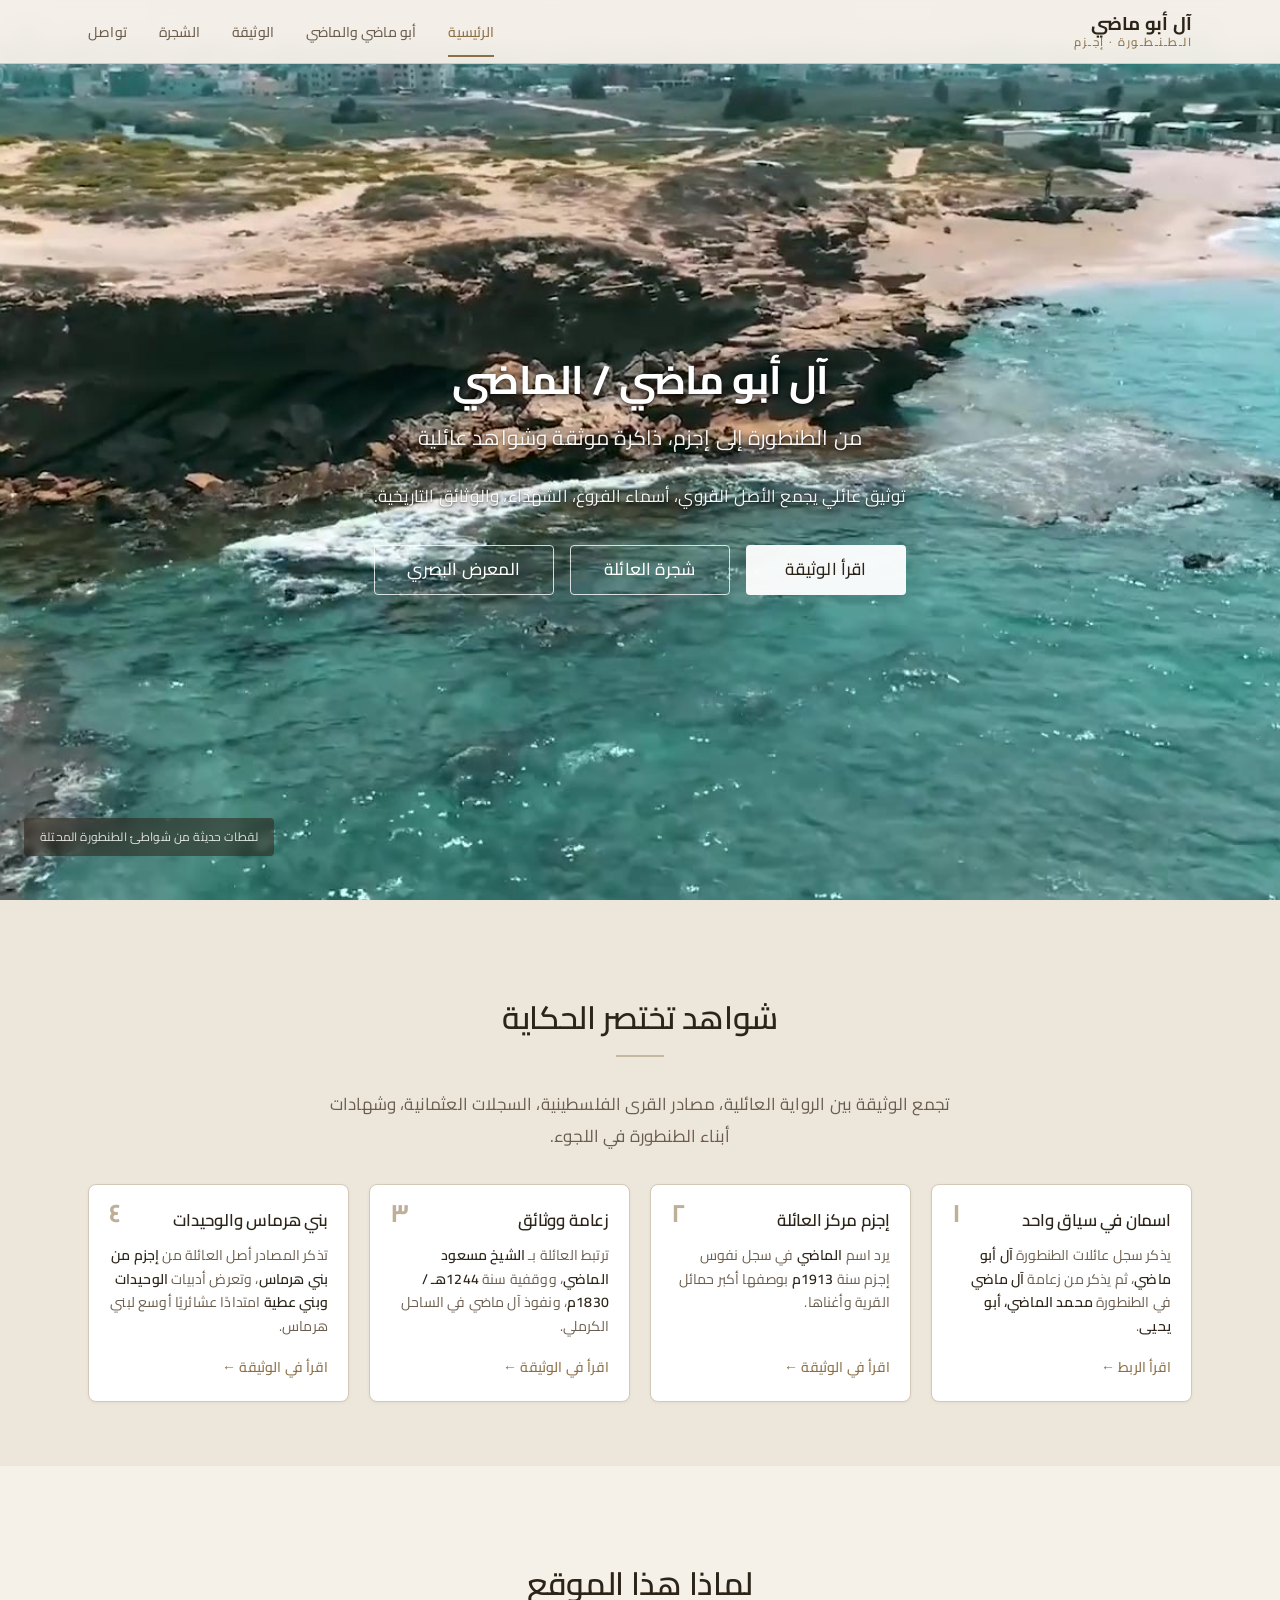
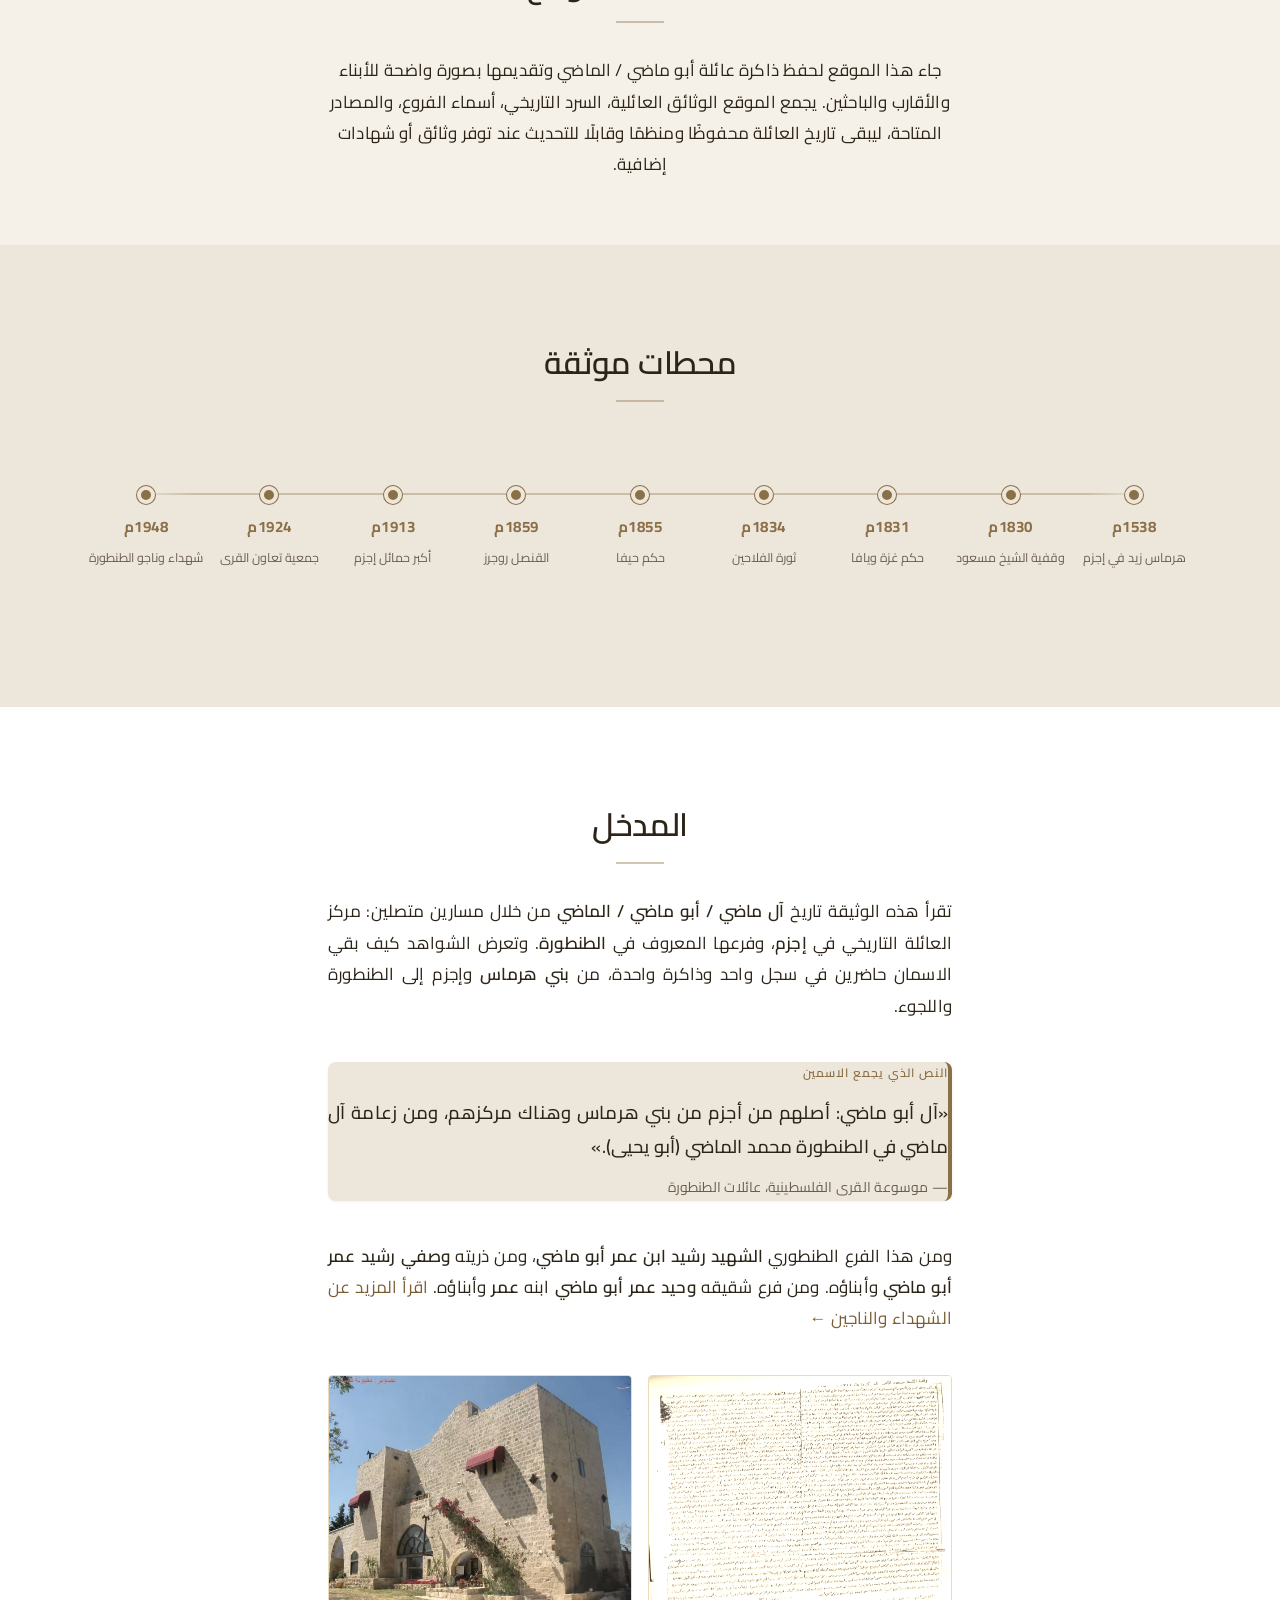
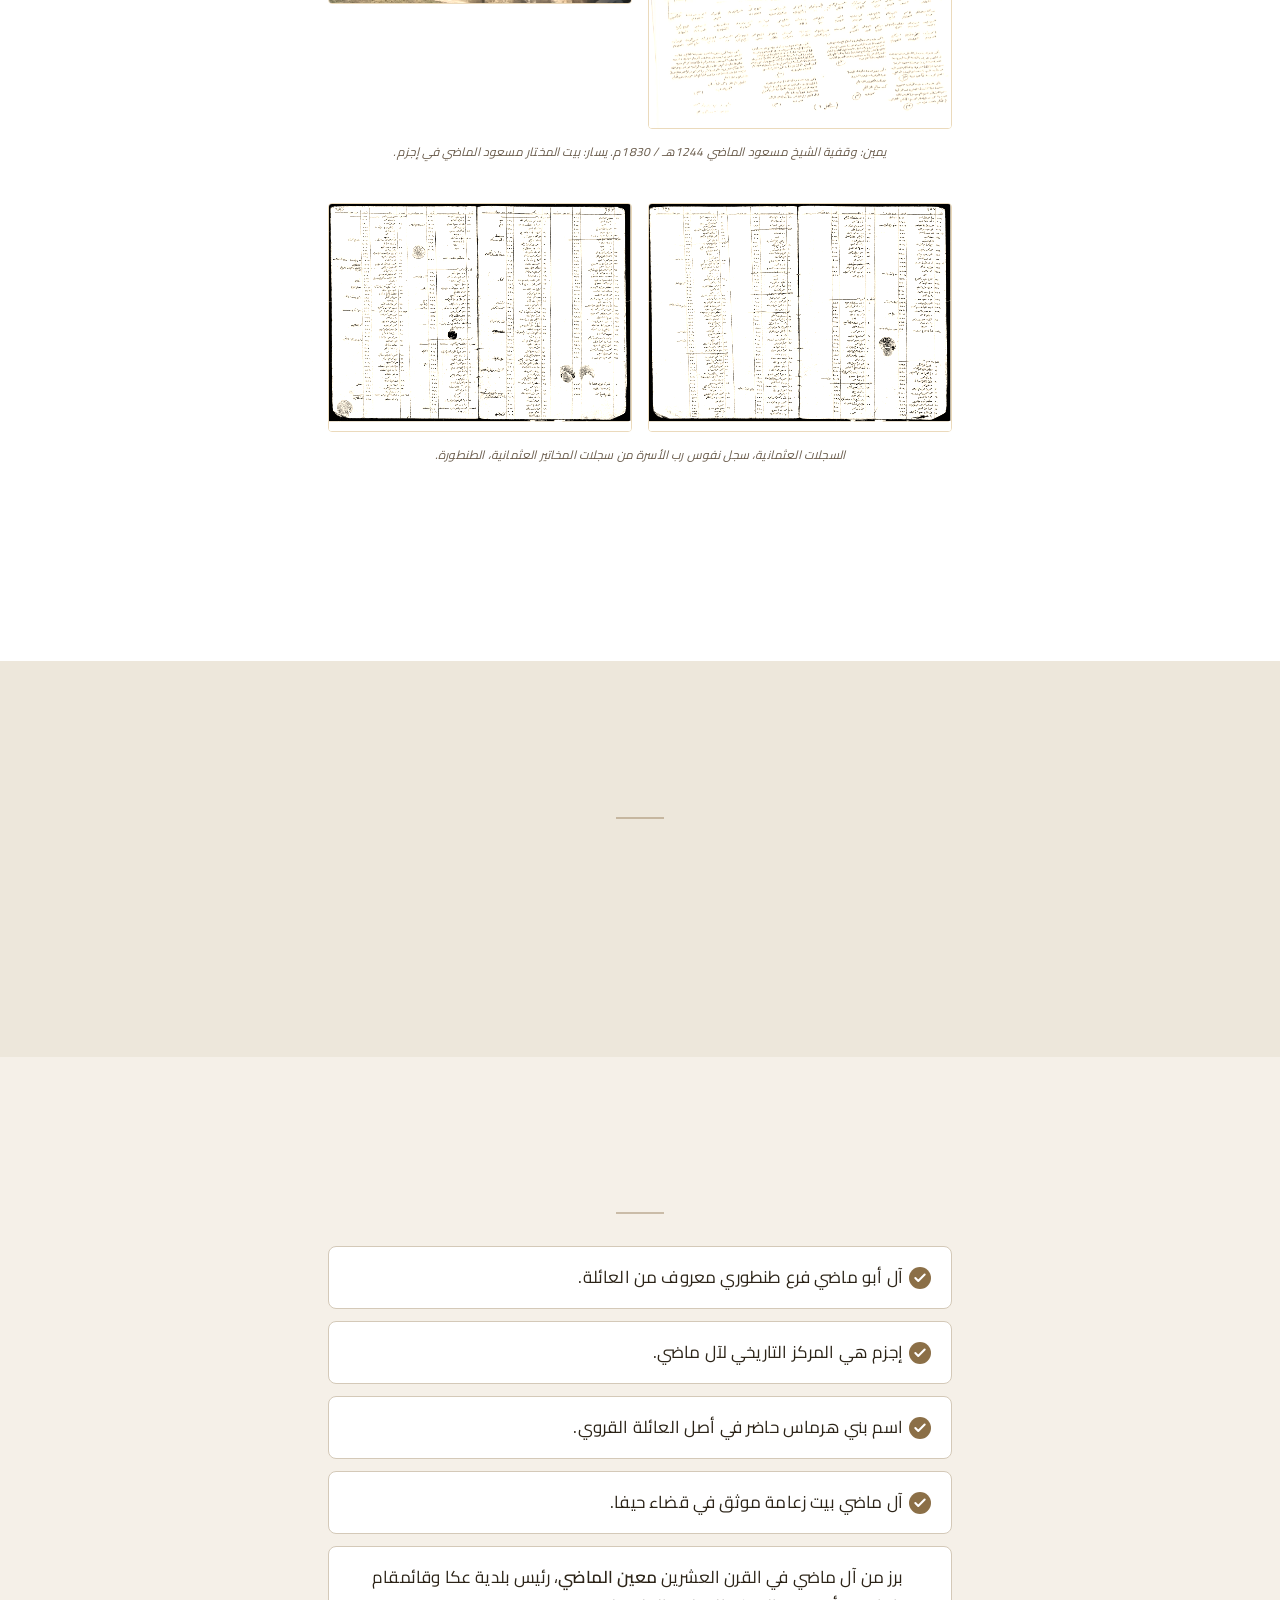
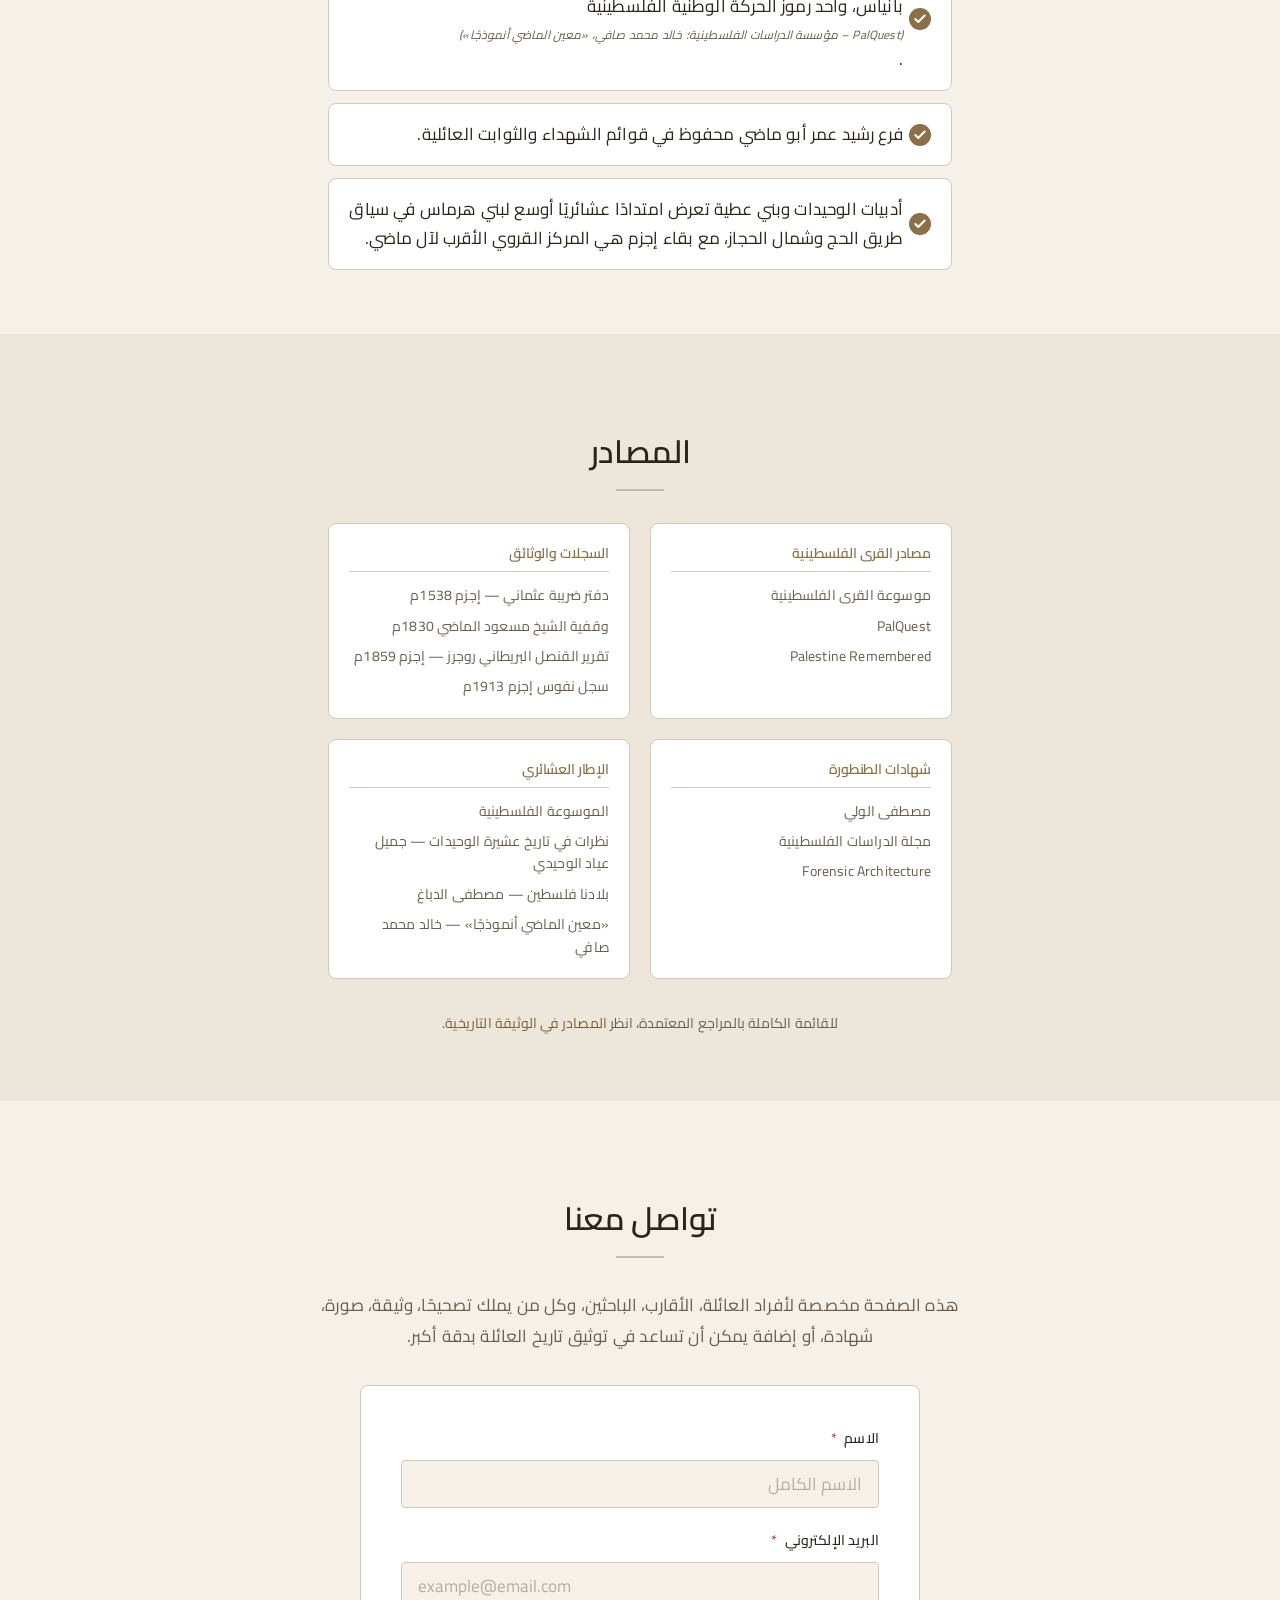
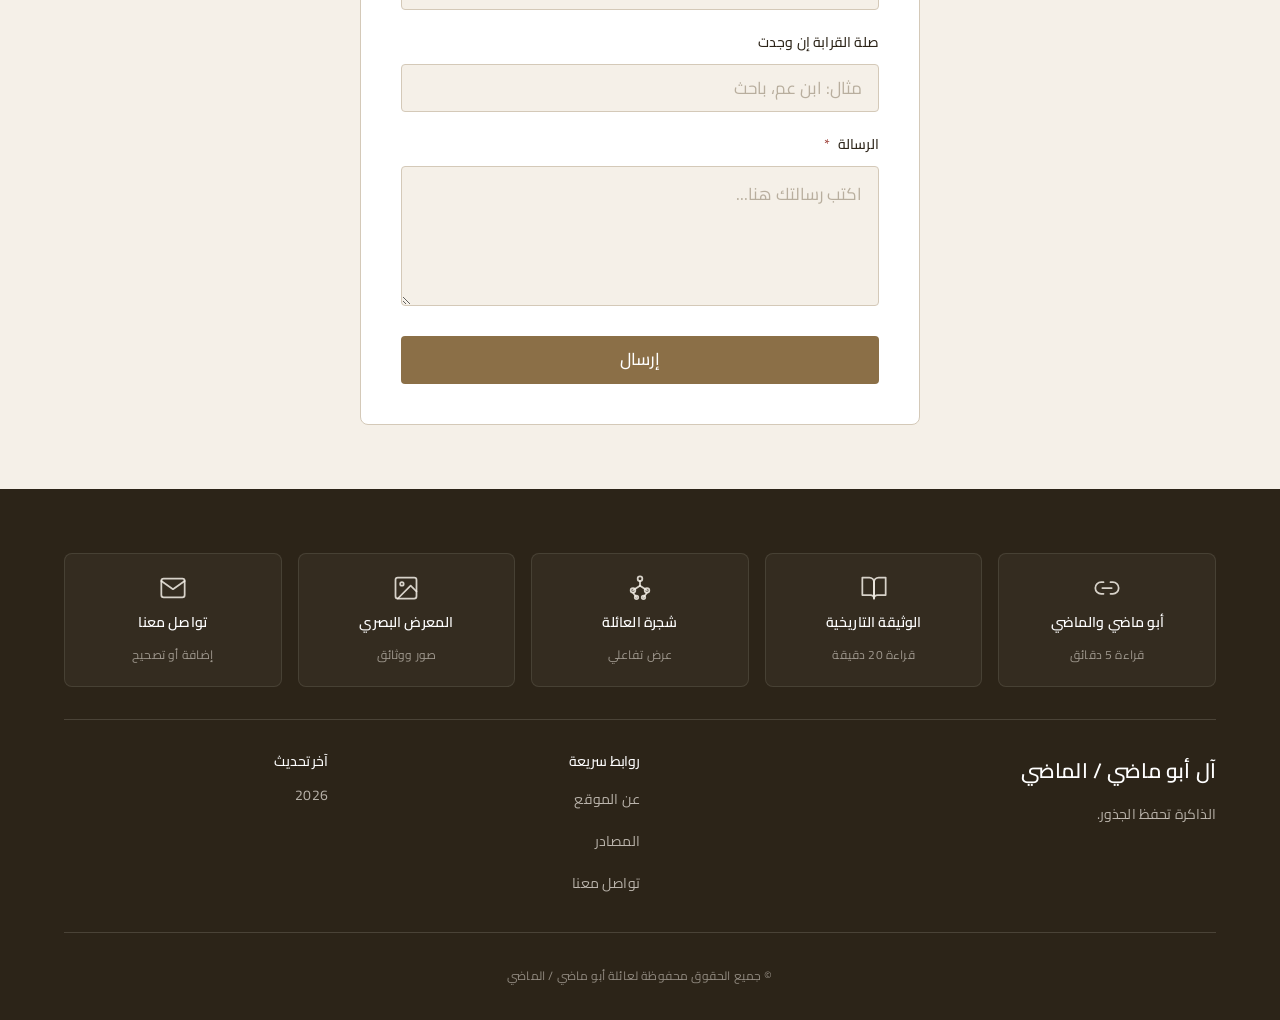
==== commit ff4e7d4c: "Brand redesign + mobile polish across all pages Brand: - Replace single-line .nav__brand with two-li" ====
--- a/index.html
+++ b/index.html
@@ -59,7 +59,10 @@
 <!-- Navigation -->
 <nav class="nav" aria-label="التنقل الرئيسي">
   <div class="nav__inner">
-    <a href="#top" class="nav__brand" aria-label="آل أبو ماضي — الصفحة الرئيسية">آل أبو ماضي</a>
+    <a href="#top" class="nav__brand" aria-label="آل أبو ماضي — الصفحة الرئيسية">
+      <span class="nav__brand-main">آل أبو ماضي</span>
+      <span class="nav__brand-sub">الـطـنـطـورة · إجـزم</span>
+    </a>
     <button class="nav__toggle" type="button" aria-label="فتح القائمة" aria-expanded="false" aria-controls="nav-menu">
       <svg xmlns="http://www.w3.org/2000/svg" viewBox="0 0 24 24" fill="none" stroke="currentColor" stroke-width="2" stroke-linecap="round" stroke-linejoin="round" aria-hidden="true">
         <line x1="3" y1="6" x2="21" y2="6"></line>
--- a/assets/styles.css
+++ b/assets/styles.css
@@ -271,13 +271,36 @@
 }
 
 .nav__brand {
-  font-size: var(--font-size-h5);
-  font-weight: var(--font-weight-semibold);
+  display: inline-flex;
+  flex-direction: column;
+  align-items: flex-start;
+  gap: 2px;
+  line-height: 1.1;
   color: var(--color-text-primary);
+  text-decoration: none;
+}
+
+.nav__brand-main {
+  font-size: 1.15rem;
+  font-weight: var(--font-weight-bold);
+  letter-spacing: 0.2px;
+  color: var(--color-text-primary);
+}
+
+.nav__brand-sub {
+  font-size: 0.72rem;
+  font-weight: var(--font-weight-medium);
+  color: var(--color-accent);
+  letter-spacing: 1.5px;
+  text-transform: none;
 }
 
 .nav__brand:hover {
   color: var(--color-text-primary);
+}
+
+.nav__brand:hover .nav__brand-sub {
+  color: var(--color-accent-deep, #6E5636);
 }
 
 .nav__list {
@@ -2134,6 +2157,11 @@
   .footer__sitemap {
     grid-template-columns: repeat(2, 1fr);
   }
+
+  /* If the last card is alone in 2-col grid (odd count), span full width */
+  .footer__sitemap-card:last-child:nth-child(odd) {
+    grid-column: 1 / -1;
+  }
 }
 
 /* ============================================================
@@ -2146,6 +2174,16 @@
     --font-size-h2: 1.6rem;
     --font-size-h3: 1.3rem;
   }
+
+  .nav__brand-main {
+    font-size: 1rem;
+  }
+
+  .nav__brand-sub {
+    font-size: 0.62rem;
+    letter-spacing: 1px;
+  }
+
 
   .nav {
     height: var(--nav-height-mobile);
@@ -2243,8 +2281,17 @@
     max-width: 100%;
   }
 
+  .hero__actions {
+    flex-direction: column;
+    align-items: stretch;
+    width: 100%;
+    max-width: 280px;
+    margin-inline: auto;
+  }
+
   .hero__actions .btn {
-    min-width: 140px;
+    min-width: 0;
+    width: 100%;
   }
 
   .back-to-top {
@@ -2254,13 +2301,11 @@
     height: 40px;
   }
 
-  .doc-table-wrapper {
-    overflow-x: auto;
+  .doc-table-wrap {
     -webkit-overflow-scrolling: touch;
-    margin-block: var(--space-8);
-  }
-
-  .doc-table-wrapper .doc-table {
+  }
+
+  .doc-table-wrap .doc-table {
     min-width: 500px;
     margin-block: 0;
   }
